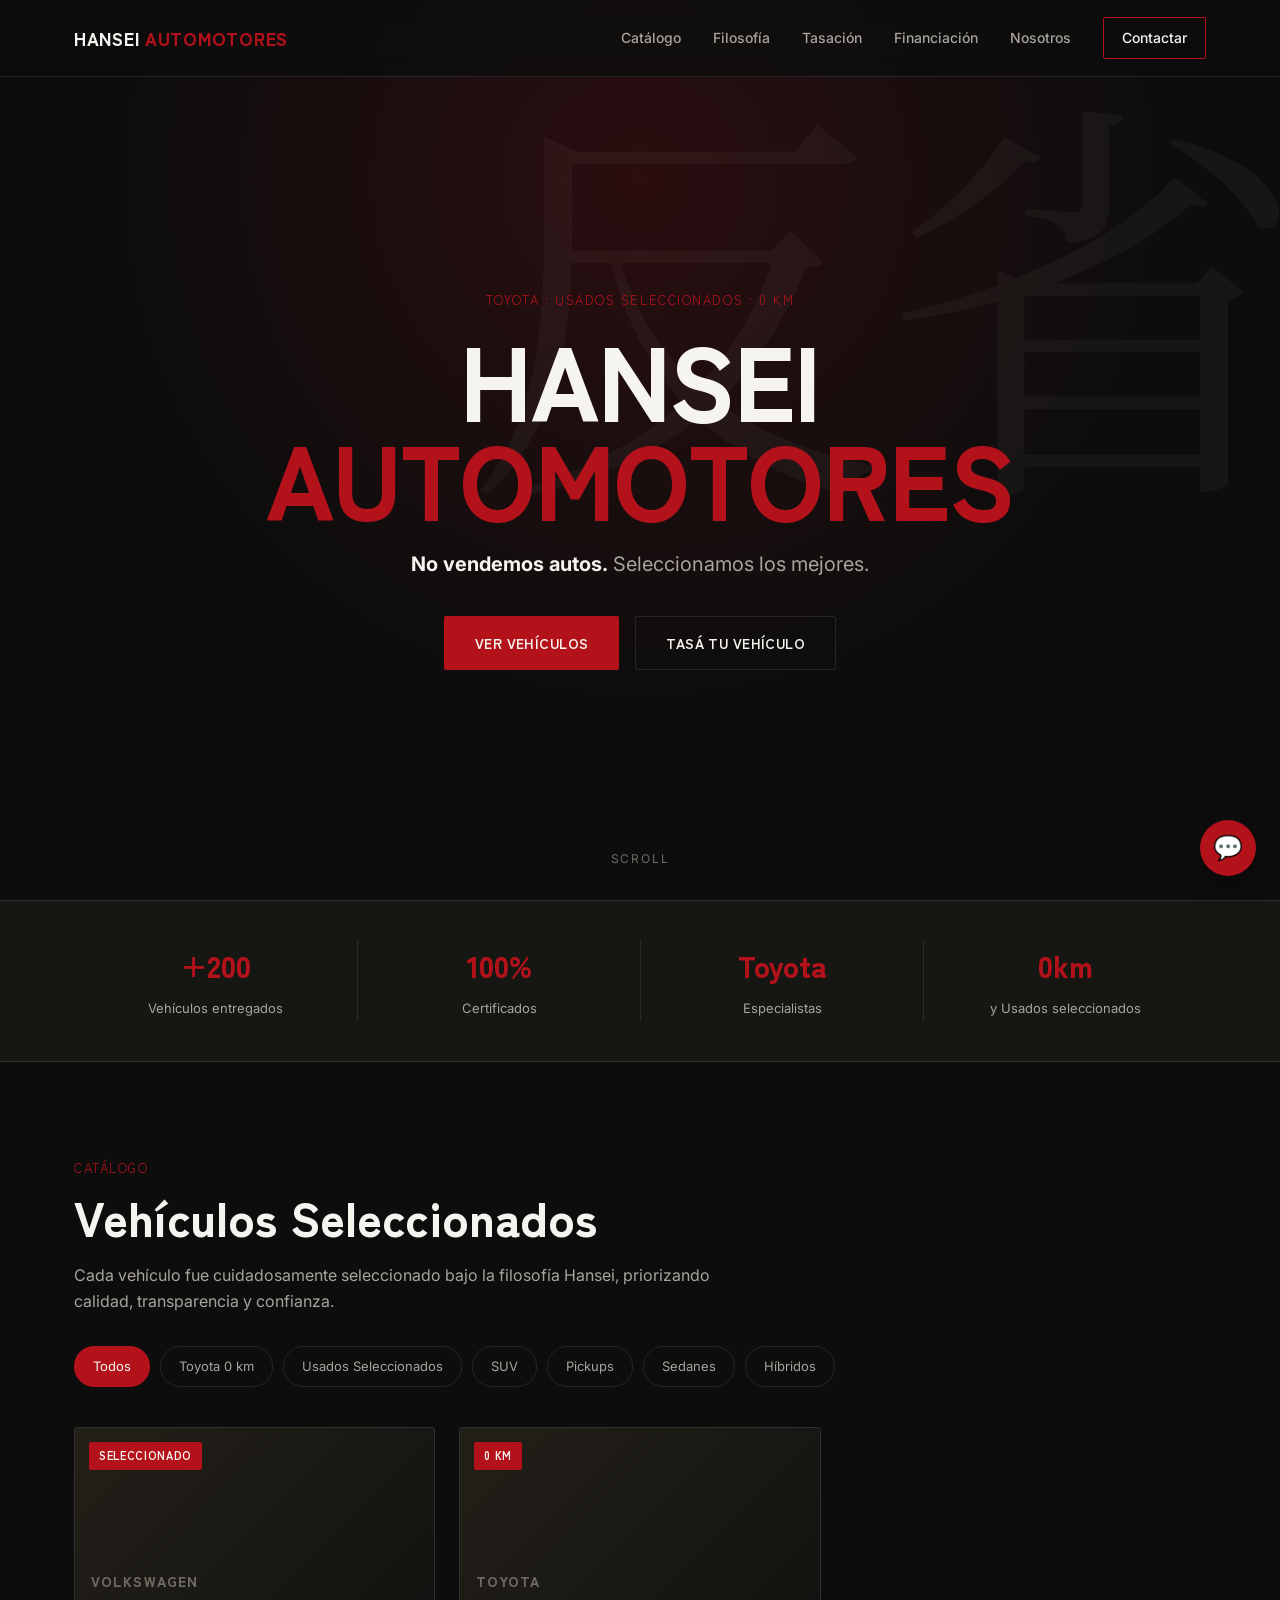
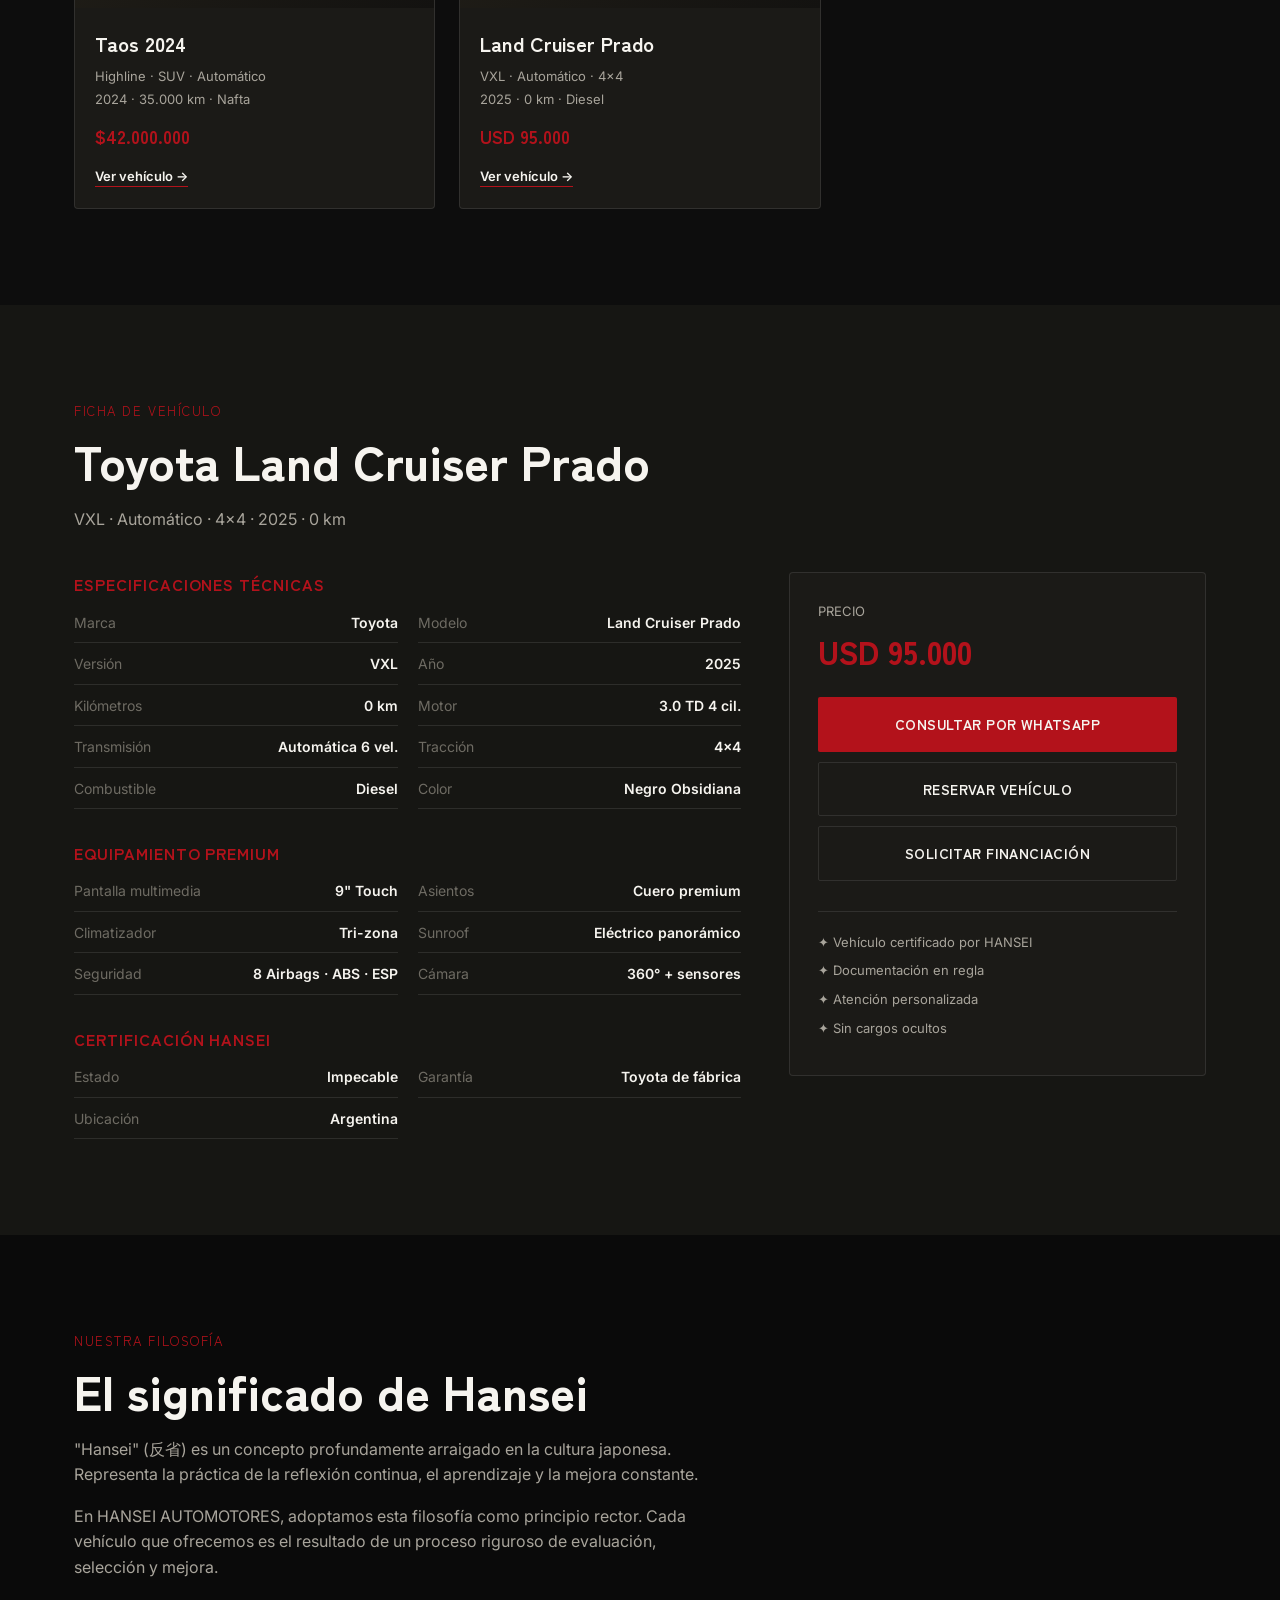
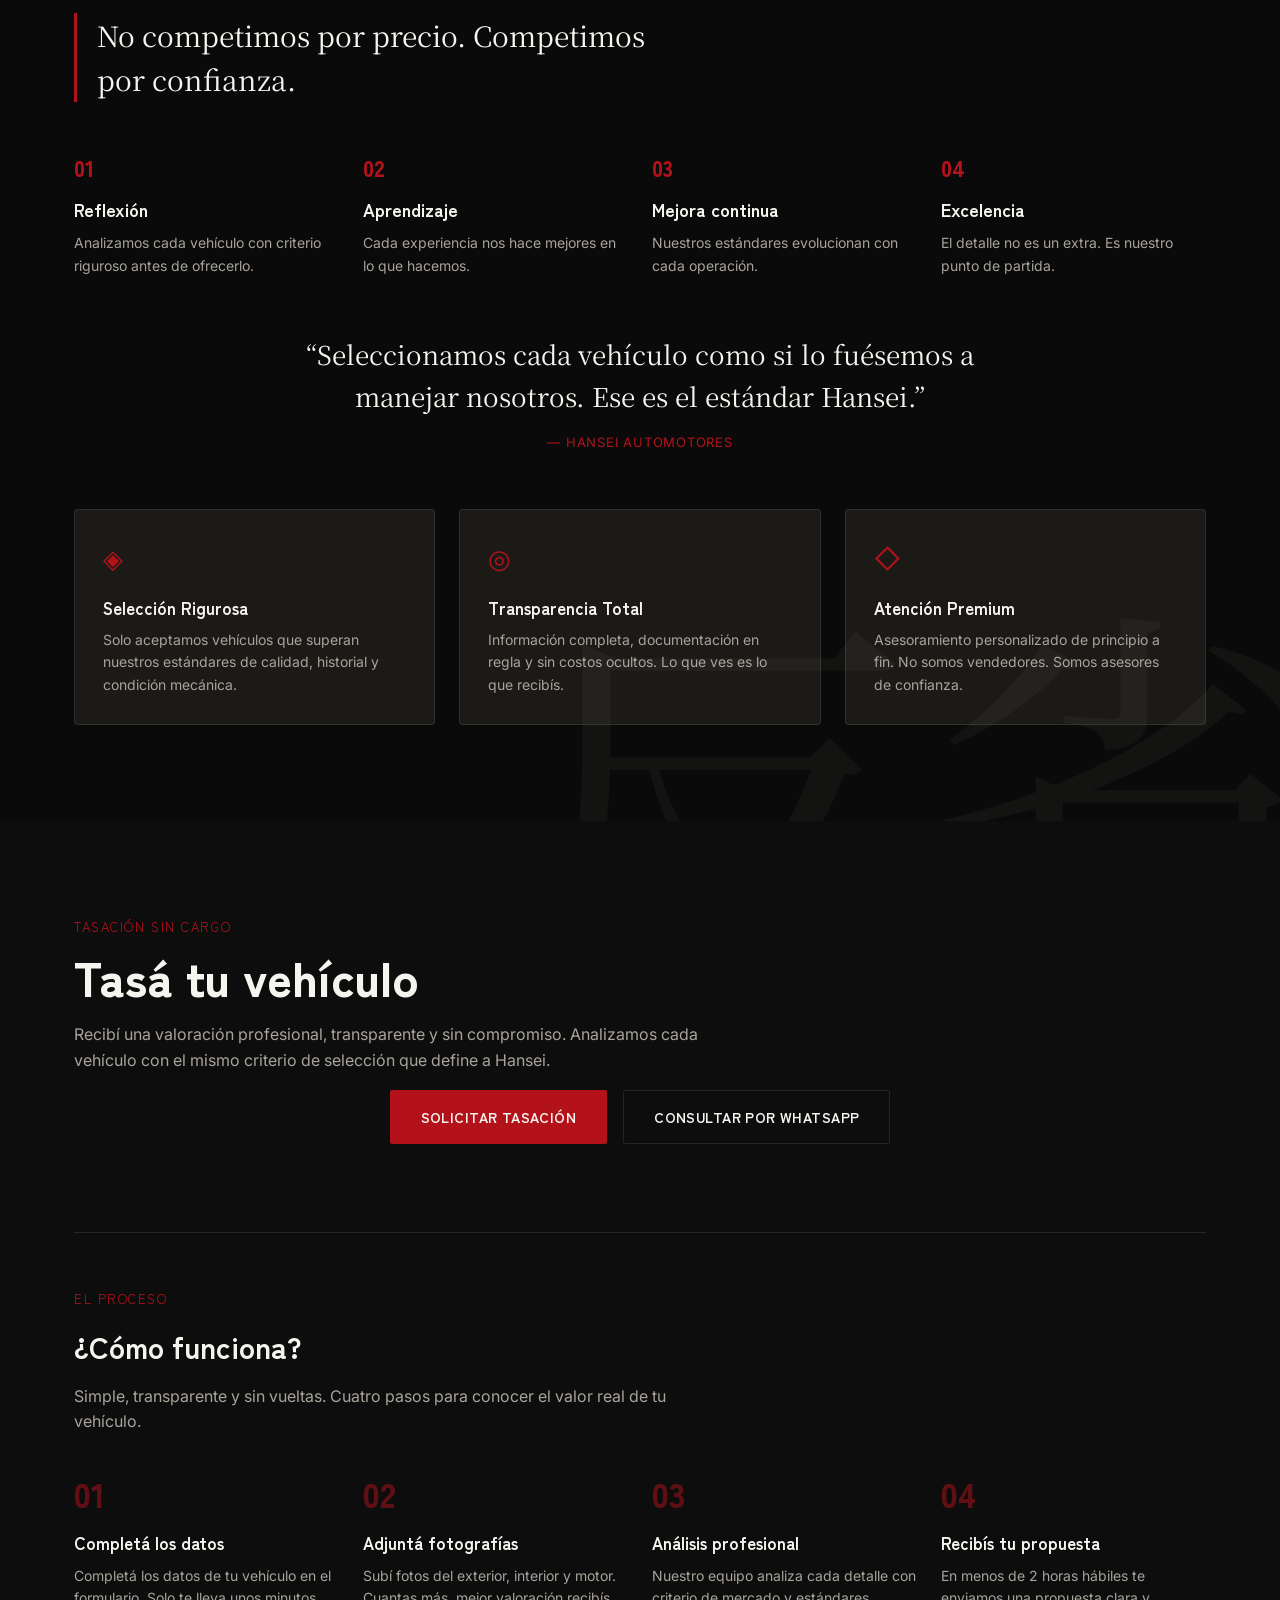
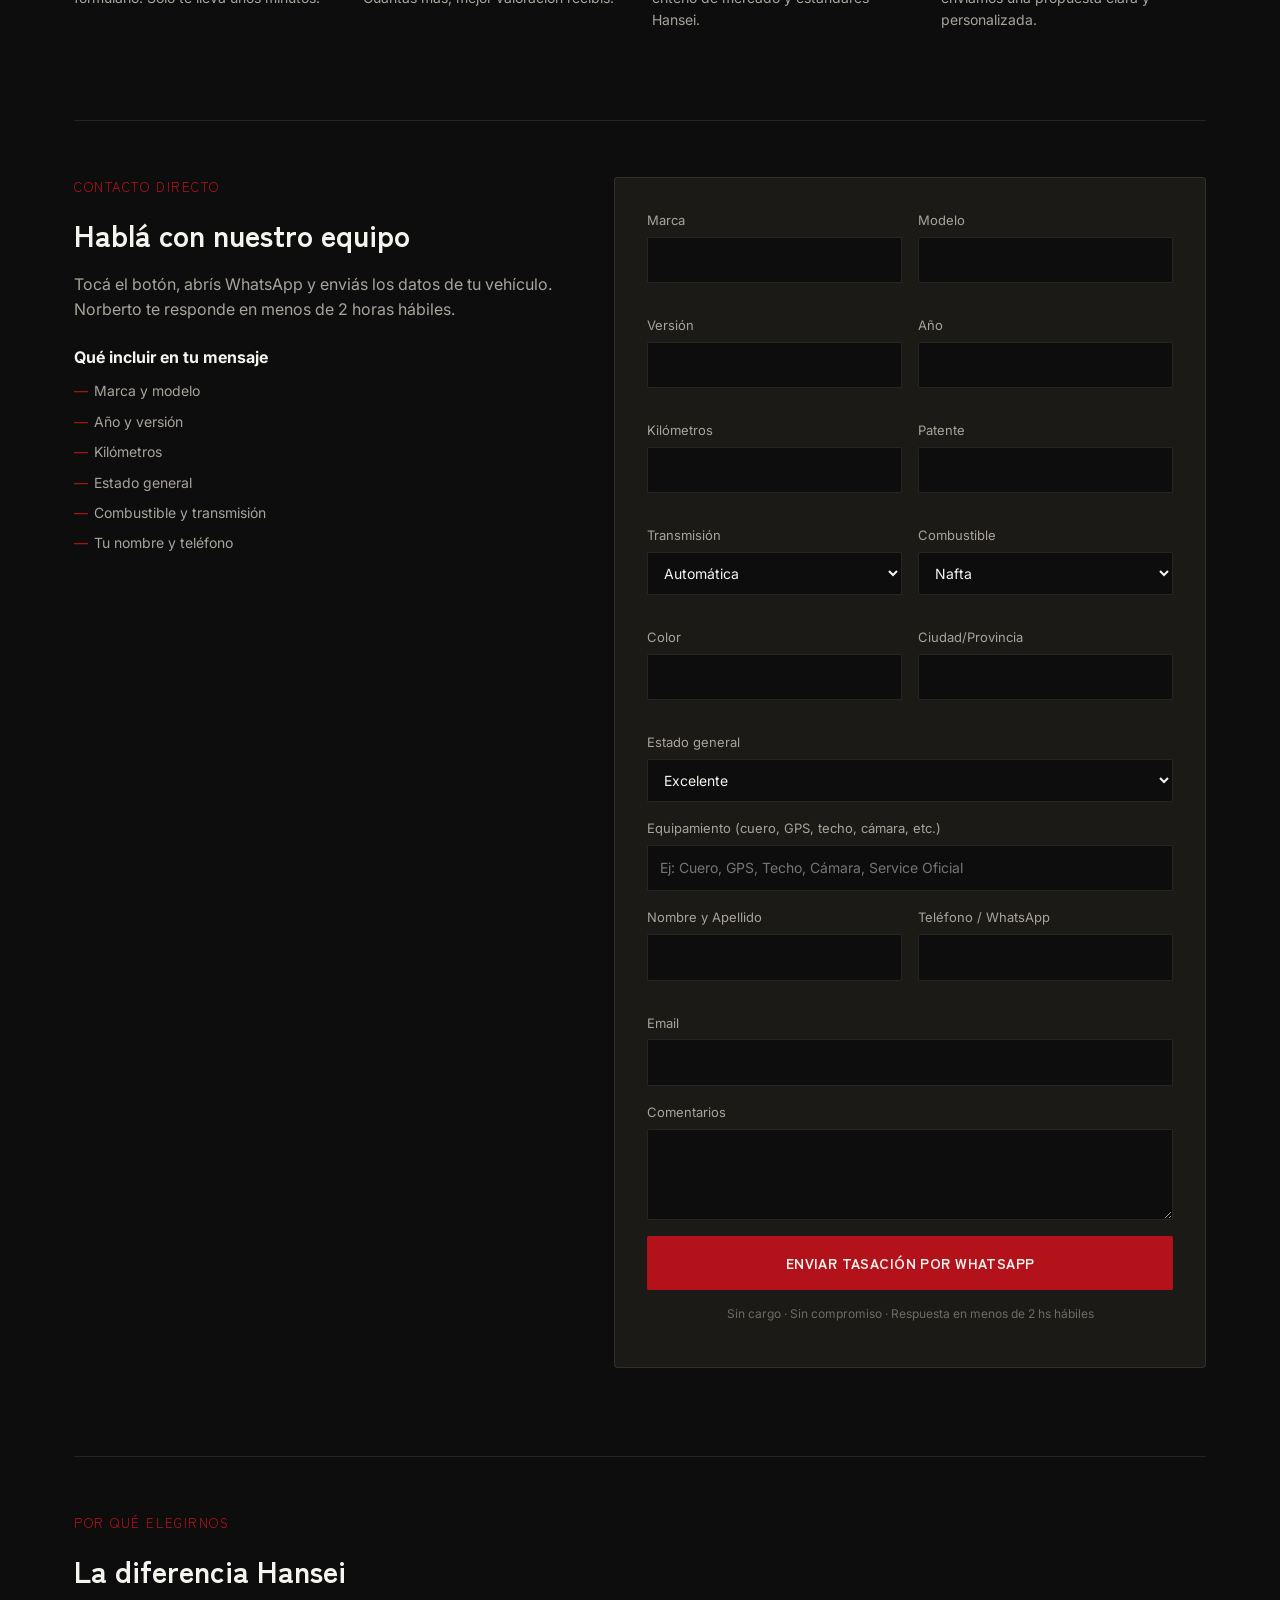
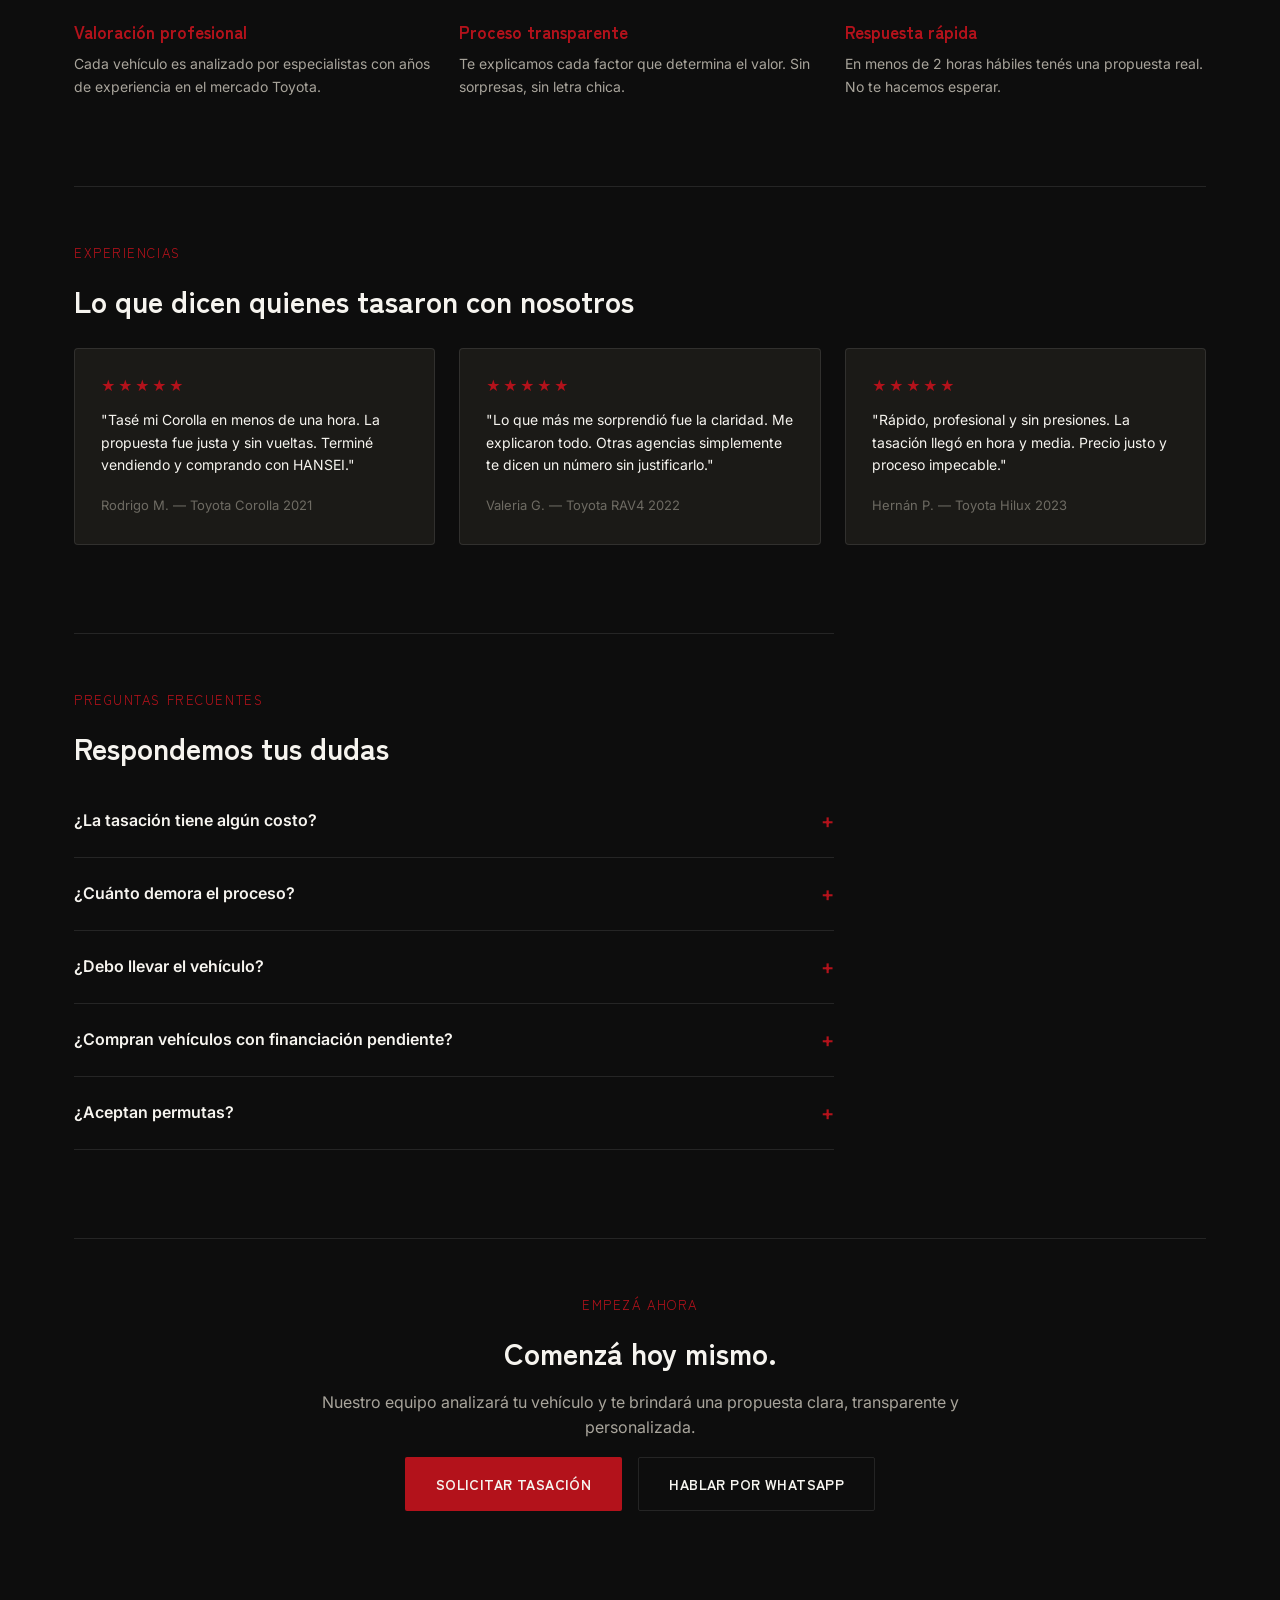
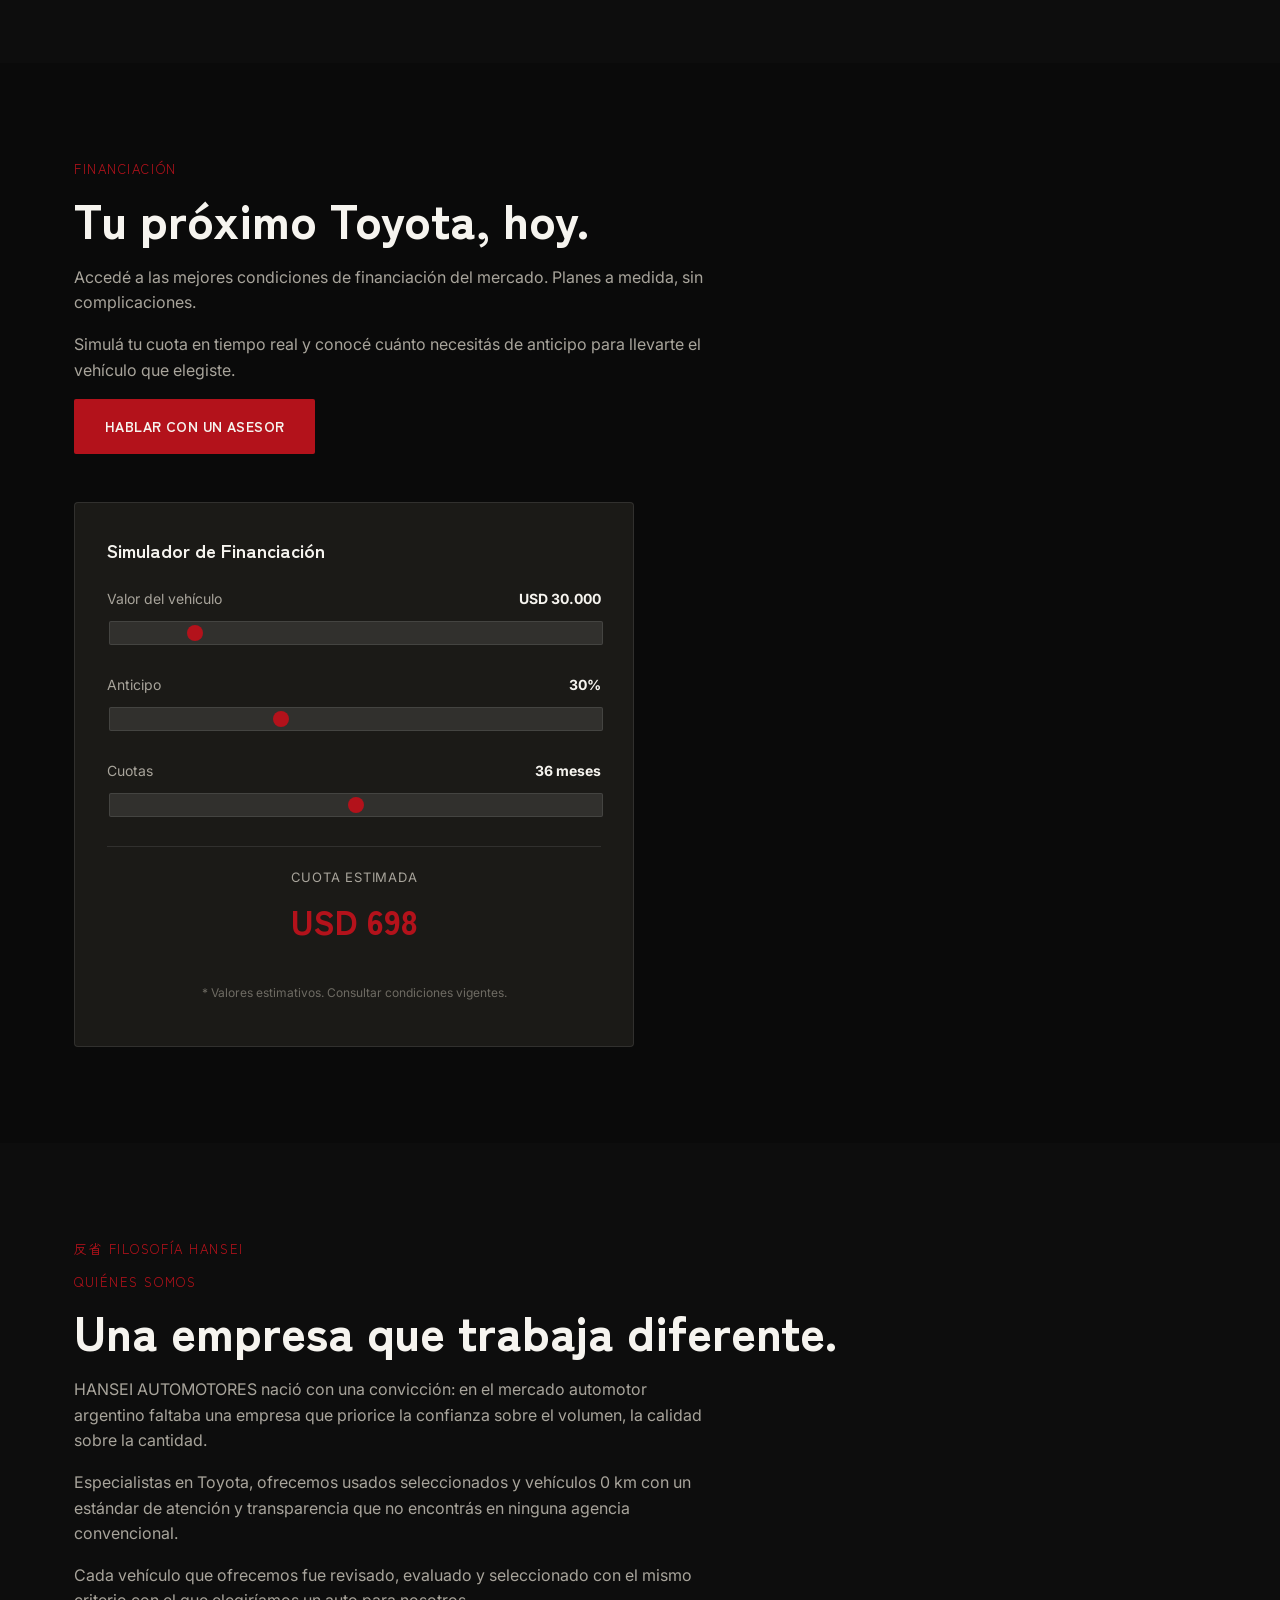
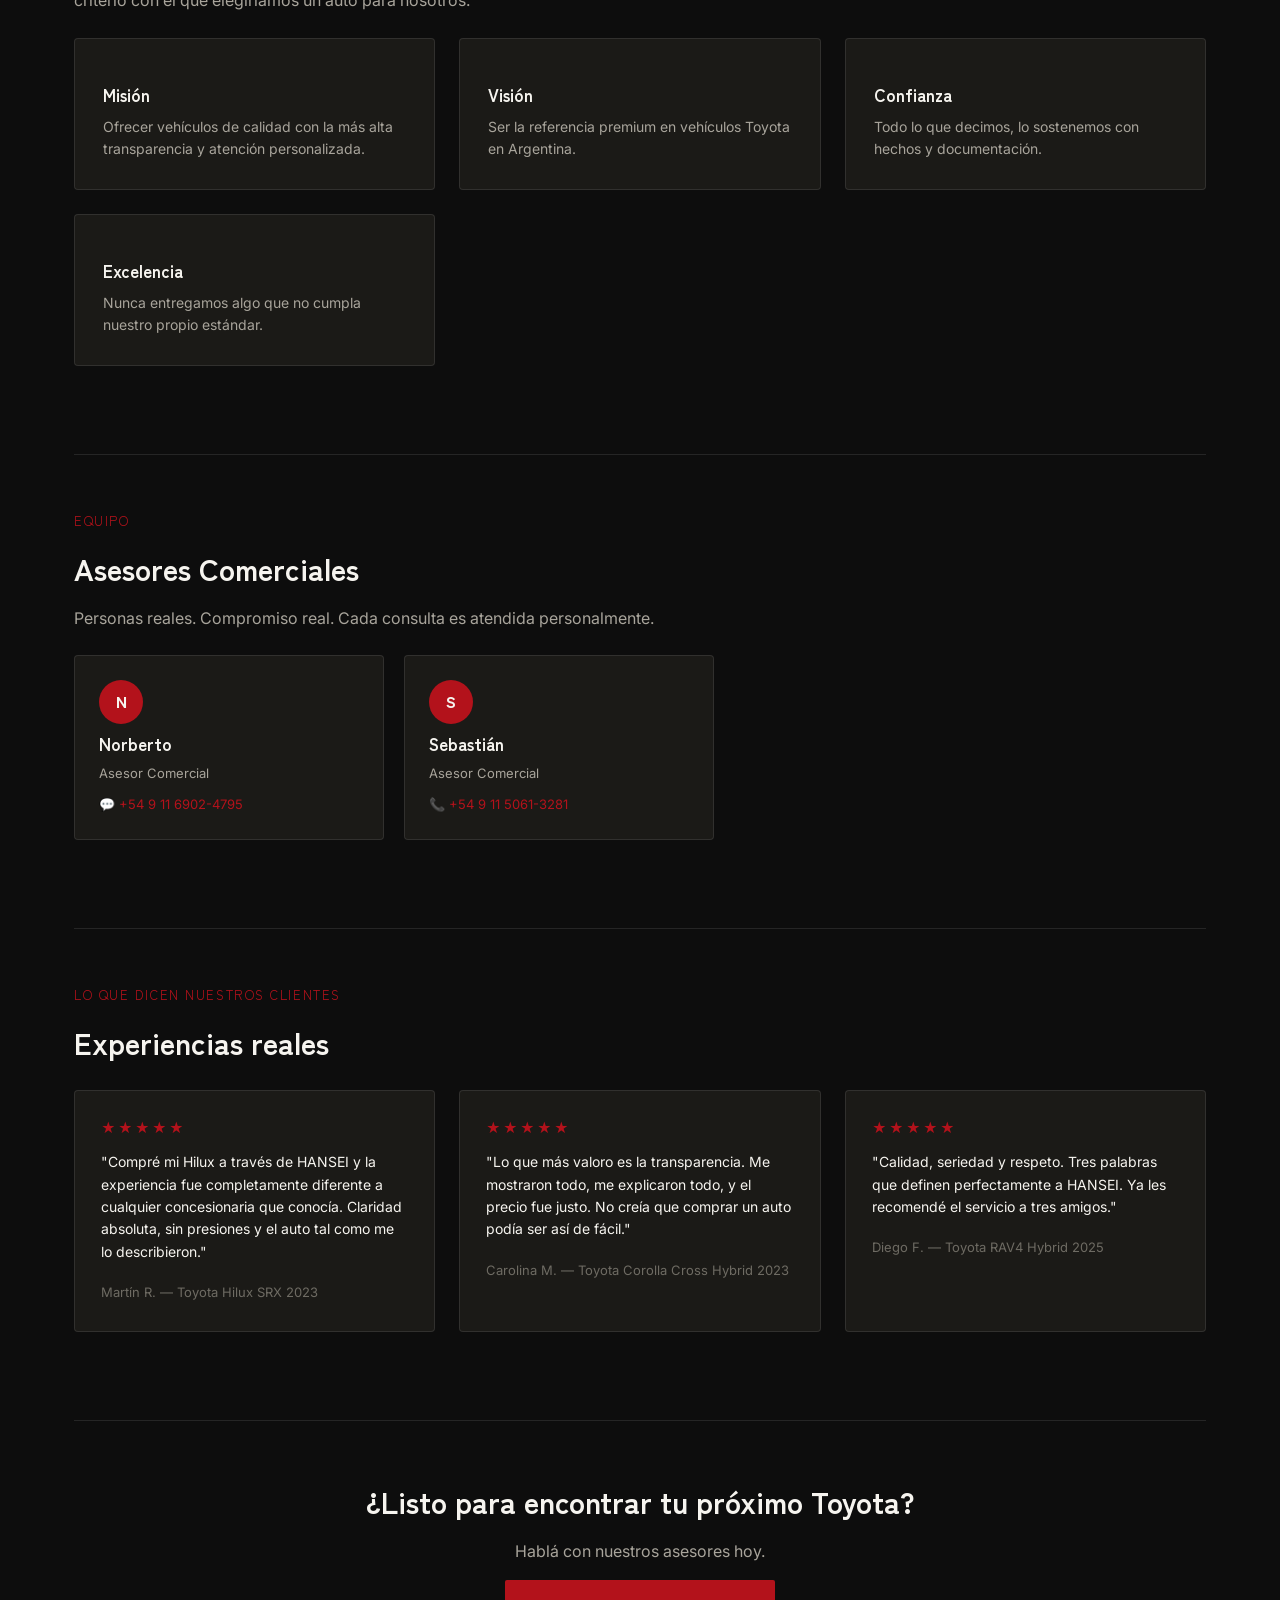
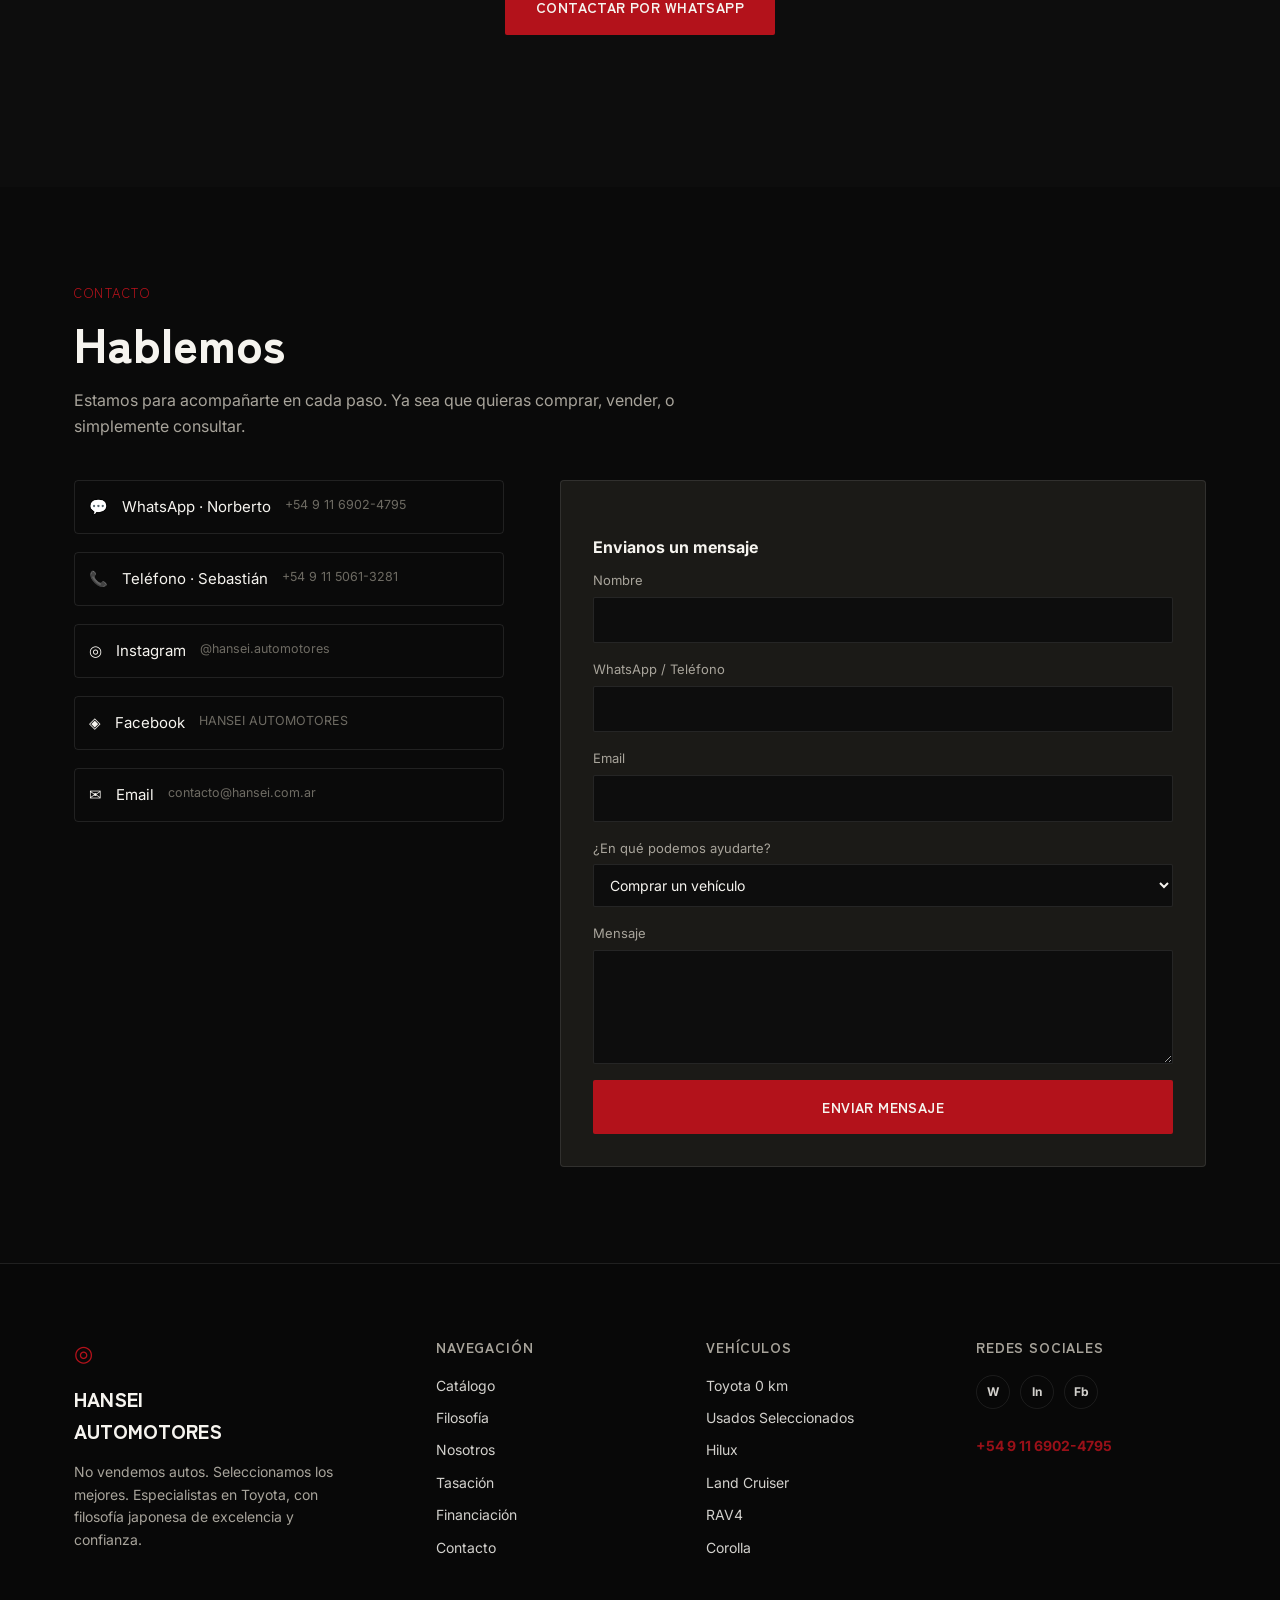
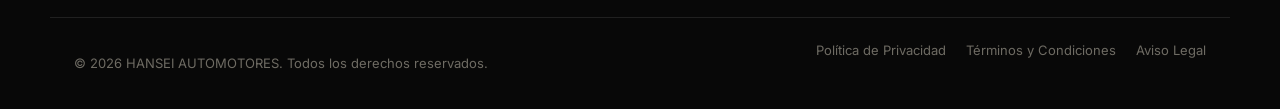
==== index.html @ a84ec66b "Primer commit" ====
<!DOCTYPE html>
<html lang="es-AR">
<head>
<meta charset="UTF-8">
<meta name="viewport" content="width=device-width, initial-scale=1">
<title>HANSEI AUTOMOTORES — Toyota Premium Argentina</title>
<meta name="description" content="No vendemos autos. Seleccionamos los mejores. Concesionaria oficial de Toyota usados seleccionados y 0km. Filosofía japonesa, calidad premium.">
<meta name="theme-color" content="#0D0D0D">
<link rel="preconnect" href="https://fonts.googleapis.com">
<link rel="preconnect" href="https://fonts.gstatic.com" crossorigin>
<link href="https://fonts.googleapis.com/css2?family=Zen+Kaku+Gothic+New:wght@400;500;700;900&family=Inter:wght@400;500;600;700&family=Noto+Serif+JP:wght@400;600&display=swap" rel="stylesheet">
<link rel="stylesheet" href="style.css">
</head>
<body>

<!-- ============ HEADER ============ -->
<header class="header" id="header">
  <div class="header__inner container">
    <a href="#inicio" class="brand">HANSEI <span>AUTOMOTORES</span></a>

    <nav class="nav" id="nav">
      <a href="#catalogo">Catálogo</a>
      <a href="#filosofia">Filosofía</a>
      <a href="#tasacion">Tasación</a>
      <a href="#financiacion">Financiación</a>
      <a href="#nosotros">Nosotros</a>
      <a href="#contacto" class="nav__cta">Contactar</a>
    </nav>

    <button class="menu-toggle" id="menuToggle" aria-label="Abrir menú" aria-expanded="false">
      <span></span><span></span><span></span>
    </button>
  </div>
</header>

<!-- ============ HERO ============ -->
<section class="hero" id="inicio">
  <div class="hero__kanji" aria-hidden="true">反省</div>
  <div class="container hero__inner">
    <p class="eyebrow">Toyota · Usados Seleccionados · 0 km</p>
    <h1 class="hero__title">HANSEI<br><span>AUTOMOTORES</span></h1>
    <p class="hero__lead"><strong>No vendemos autos.</strong> Seleccionamos los mejores.</p>
    <div class="hero__cta">
      <a href="#catalogo" class="btn btn--primary">Ver Vehículos</a>
      <a href="#tasacion" class="btn btn--ghost">Tasá tu Vehículo</a>
    </div>
  </div>
  <div class="hero__scroll">Scroll</div>
</section>

<!-- ============ STATS ============ -->
<section class="stats">
  <div class="container stats__grid">
    <div class="stat"><span class="stat__num">+200</span><span class="stat__label">Vehículos entregados</span></div>
    <div class="stat"><span class="stat__num">100%</span><span class="stat__label">Certificados</span></div>
    <div class="stat"><span class="stat__num">Toyota</span><span class="stat__label">Especialistas</span></div>
    <div class="stat"><span class="stat__num">0km</span><span class="stat__label">y Usados seleccionados</span></div>
  </div>
</section>

<!-- ============ CATALOGO ============ -->
<section class="section" id="catalogo">
  <div class="container">
    <p class="eyebrow">Catálogo</p>
    <h2 class="section__title">Vehículos Seleccionados</h2>
    <p class="section__lead">Cada vehículo fue cuidadosamente seleccionado bajo la filosofía Hansei, priorizando calidad, transparencia y confianza.</p>

    <div class="filters" id="filters">
      <button class="filter active" data-filter="todos">Todos</button>
      <button class="filter" data-filter="0km">Toyota 0 km</button>
      <button class="filter" data-filter="usado">Usados Seleccionados</button>
      <button class="filter" data-filter="suv">SUV</button>
      <button class="filter" data-filter="pickup">Pickups</button>
      <button class="filter" data-filter="sedan">Sedanes</button>
      <button class="filter" data-filter="hibrido">Híbridos</button>
    </div>

    <div class="catalog-grid" id="catalogGrid">
      <!-- Vehicle card 1 -->
      <article class="car-card" data-cat="usado suv">
        <div class="car-card__media">
          <span class="car-card__tag">Seleccionado</span>
          <span class="car-card__brand">VOLKSWAGEN</span>
        </div>
        <div class="car-card__body">
          <h3>Taos 2024</h3>
          <p class="car-card__spec">Highline · SUV · Automático</p>
          <p class="car-card__spec">2024 · 35.000 km · Nafta</p>
          <p class="car-card__price">$42.000.000</p>
          <a href="#" class="car-card__link">Ver vehículo →</a>
        </div>
      </article>

      <!-- Vehicle card 2 (example fichado) -->
      <article class="car-card" data-cat="0km suv">
        <div class="car-card__media">
          <span class="car-card__tag">0 km</span>
          <span class="car-card__brand">TOYOTA</span>
        </div>
        <div class="car-card__body">
          <h3>Land Cruiser Prado</h3>
          <p class="car-card__spec">VXL · Automático · 4×4</p>
          <p class="car-card__spec">2025 · 0 km · Diesel</p>
          <p class="car-card__price">USD 95.000</p>
          <a href="#ficha" class="car-card__link">Ver vehículo →</a>
        </div>
      </article>
    </div>

    <div class="catalog-empty" id="catalogEmpty" hidden>
      <p>¿Buscás algo específico?</p>
      <a class="btn btn--primary" href="https://api.whatsapp.com/send/?phone=5491169024795&text=Hola%20Norberto%2C%20estoy%20buscando%20un%20veh%C3%ADculo%20y%20quiero%20consultar%20disponibilidad.&type=phone_number&app_absent=0" target="_blank" rel="noopener">Consultar por WhatsApp</a>
    </div>
  </div>
</section>

<!-- ============ FICHA DE VEHÍCULO ============ -->
<section class="section section--alt" id="ficha">
  <div class="container ficha">
    <p class="eyebrow">Ficha de Vehículo</p>
    <h2 class="section__title">Toyota Land Cruiser Prado</h2>
    <p class="section__lead">VXL · Automático · 4×4 · 2025 · 0 km</p>

    <div class="ficha__grid">
      <div class="ficha__specs">
        <h3>Especificaciones Técnicas</h3>
        <dl class="spec-list">
          <div><dt>Marca</dt><dd>Toyota</dd></div>
          <div><dt>Modelo</dt><dd>Land Cruiser Prado</dd></div>
          <div><dt>Versión</dt><dd>VXL</dd></div>
          <div><dt>Año</dt><dd>2025</dd></div>
          <div><dt>Kilómetros</dt><dd>0 km</dd></div>
          <div><dt>Motor</dt><dd>3.0 TD 4 cil.</dd></div>
          <div><dt>Transmisión</dt><dd>Automática 6 vel.</dd></div>
          <div><dt>Tracción</dt><dd>4×4</dd></div>
          <div><dt>Combustible</dt><dd>Diesel</dd></div>
          <div><dt>Color</dt><dd>Negro Obsidiana</dd></div>
        </dl>

        <h3>Equipamiento Premium</h3>
        <dl class="spec-list">
          <div><dt>Pantalla multimedia</dt><dd>9" Touch</dd></div>
          <div><dt>Asientos</dt><dd>Cuero premium</dd></div>
          <div><dt>Climatizador</dt><dd>Tri-zona</dd></div>
          <div><dt>Sunroof</dt><dd>Eléctrico panorámico</dd></div>
          <div><dt>Seguridad</dt><dd>8 Airbags · ABS · ESP</dd></div>
          <div><dt>Cámara</dt><dd>360° + sensores</dd></div>
        </dl>

        <h3>Certificación HANSEI</h3>
        <dl class="spec-list">
          <div><dt>Estado</dt><dd>Impecable</dd></div>
          <div><dt>Garantía</dt><dd>Toyota de fábrica</dd></div>
          <div><dt>Ubicación</dt><dd>Argentina</dd></div>
        </dl>
      </div>

      <aside class="ficha__price-card">
        <p class="ficha__price-label">Precio</p>
        <p class="ficha__price">USD 95.000</p>
        <a class="btn btn--primary btn--block" href="https://wa.me/5491169024795?text=Hola%2C%20me%20interesa%20el%20Land%20Cruiser%20Prado%202025" target="_blank" rel="noopener">Consultar por WhatsApp</a>
        <a class="btn btn--ghost btn--block" href="#contacto">Reservar Vehículo</a>
        <a class="btn btn--ghost btn--block" href="#financiacion">Solicitar Financiación</a>
        <ul class="ficha__badges">
          <li>✦ Vehículo certificado por HANSEI</li>
          <li>✦ Documentación en regla</li>
          <li>✦ Atención personalizada</li>
          <li>✦ Sin cargos ocultos</li>
        </ul>
      </aside>
    </div>
  </div>
</section>

<!-- ============ FILOSOFÍA ============ -->
<section class="section section--dark" id="filosofia">
  <div class="hero__kanji hero__kanji--right" aria-hidden="true">反省</div>
  <div class="container">
    <p class="eyebrow">Nuestra Filosofía</p>
    <h2 class="section__title">El significado de Hansei</h2>
    <p class="section__lead">
      "Hansei" (反省) es un concepto profundamente arraigado en la cultura japonesa.
      Representa la práctica de la reflexión continua, el aprendizaje y la mejora constante.
    </p>
    <p class="section__lead">
      En HANSEI AUTOMOTORES, adoptamos esta filosofía como principio rector.
      Cada vehículo que ofrecemos es el resultado de un proceso riguroso de evaluación, selección y mejora.
    </p>
    <p class="section__quote">No competimos por precio. Competimos por confianza.</p>

    <div class="pillars">
      <div class="pillar"><span class="pillar__num">01</span><h3>Reflexión</h3><p>Analizamos cada vehículo con criterio riguroso antes de ofrecerlo.</p></div>
      <div class="pillar"><span class="pillar__num">02</span><h3>Aprendizaje</h3><p>Cada experiencia nos hace mejores en lo que hacemos.</p></div>
      <div class="pillar"><span class="pillar__num">03</span><h3>Mejora continua</h3><p>Nuestros estándares evolucionan con cada operación.</p></div>
      <div class="pillar"><span class="pillar__num">04</span><h3>Excelencia</h3><p>El detalle no es un extra. Es nuestro punto de partida.</p></div>
    </div>

    <blockquote class="pull-quote">
      “Seleccionamos cada vehículo como si lo fuésemos a manejar nosotros. Ese es el estándar Hansei.”
      <cite>— HANSEI AUTOMOTORES</cite>
    </blockquote>

    <div class="values">
      <div class="value"><span class="value__icon">◈</span><h3>Selección Rigurosa</h3><p>Solo aceptamos vehículos que superan nuestros estándares de calidad, historial y condición mecánica.</p></div>
      <div class="value"><span class="value__icon">◎</span><h3>Transparencia Total</h3><p>Información completa, documentación en regla y sin costos ocultos. Lo que ves es lo que recibís.</p></div>
      <div class="value"><span class="value__icon">◇</span><h3>Atención Premium</h3><p>Asesoramiento personalizado de principio a fin. No somos vendedores. Somos asesores de confianza.</p></div>
    </div>
  </div>
</section>

<!-- ============ TASACIÓN ============ -->
<section class="section" id="tasacion">
  <div class="container">
    <p class="eyebrow">Tasación sin cargo</p>
    <h2 class="section__title">Tasá tu vehículo</h2>
    <p class="section__lead">Recibí una valoración profesional, transparente y sin compromiso. Analizamos cada vehículo con el mismo criterio de selección que define a Hansei.</p>
    <div class="hero__cta">
      <a href="#tasa-form" class="btn btn--primary">Solicitar Tasación</a>
      <a href="https://api.whatsapp.com/send/?phone=5491169024795&text=Hola%20Norberto%2C%20quiero%20solicitar%20una%20tasaci%C3%B3n%20%F0%9F%9A%97" target="_blank" rel="noopener" class="btn btn--ghost">Consultar por WhatsApp</a>
    </div>

    <!-- Cómo funciona -->
    <div class="how">
      <p class="eyebrow">El proceso</p>
      <h3 class="section__subtitle">¿Cómo funciona?</h3>
      <p class="section__lead">Simple, transparente y sin vueltas. Cuatro pasos para conocer el valor real de tu vehículo.</p>
      <div class="steps">
        <div class="step"><span class="step__num">01</span><h4>Completá los datos</h4><p>Completá los datos de tu vehículo en el formulario. Solo te lleva unos minutos.</p></div>
        <div class="step"><span class="step__num">02</span><h4>Adjuntá fotografías</h4><p>Subí fotos del exterior, interior y motor. Cuantas más, mejor valoración recibís.</p></div>
        <div class="step"><span class="step__num">03</span><h4>Análisis profesional</h4><p>Nuestro equipo analiza cada detalle con criterio de mercado y estándares Hansei.</p></div>
        <div class="step"><span class="step__num">04</span><h4>Recibís tu propuesta</h4><p>En menos de 2 horas hábiles te enviamos una propuesta clara y personalizada.</p></div>
      </div>
    </div>

    <!-- Form -->
    <div class="tasa-form" id="tasa-form">
      <div class="tasa-form__intro">
        <p class="eyebrow">Contacto directo</p>
        <h3 class="section__subtitle">Hablá con nuestro equipo</h3>
        <p class="section__lead">Tocá el botón, abrís WhatsApp y enviás los datos de tu vehículo. Norberto te responde en menos de 2 horas hábiles.</p>
        <p class="tasa-form__include-label">Qué incluir en tu mensaje</p>
        <ul class="tasa-form__include">
          <li>Marca y modelo</li>
          <li>Año y versión</li>
          <li>Kilómetros</li>
          <li>Estado general</li>
          <li>Combustible y transmisión</li>
          <li>Tu nombre y teléfono</li>
        </ul>
      </div>

      <form class="form-card" id="tasacionForm">
        <div class="form-row">
          <label>Marca<input type="text" name="marca" required></label>
          <label>Modelo<input type="text" name="modelo" required></label>
        </div>
        <div class="form-row">
          <label>Versión<input type="text" name="version"></label>
          <label>Año<input type="number" name="anio" min="1990" max="2027" required></label>
        </div>
        <div class="form-row">
          <label>Kilómetros<input type="number" name="km" required></label>
          <label>Patente<input type="text" name="patente"></label>
        </div>
        <div class="form-row">
          <label>Transmisión
            <select name="transmision">
              <option value="Automática">Automática</option>
              <option value="Manual">Manual</option>
            </select>
          </label>
          <label>Combustible
            <select name="combustible">
              <option value="Nafta">Nafta</option>
              <option value="Diesel">Diesel</option>
              <option value="Híbrido">Híbrido</option>
              <option value="GNC">GNC</option>
            </select>
          </label>
        </div>
        <div class="form-row">
          <label>Color<input type="text" name="color"></label>
          <label>Ciudad/Provincia<input type="text" name="ciudad"></label>
        </div>
        <label class="form-full">Estado general
          <select name="estado">
            <option>Excelente</option>
            <option>Muy Bueno</option>
            <option>Bueno</option>
            <option>Regular</option>
          </select>
        </label>
        <label class="form-full">Equipamiento (cuero, GPS, techo, cámara, etc.)
          <input type="text" name="equipamiento" placeholder="Ej: Cuero, GPS, Techo, Cámara, Service Oficial">
        </label>
        <div class="form-row">
          <label>Nombre y Apellido<input type="text" name="nombre" required></label>
          <label>Teléfono / WhatsApp<input type="tel" name="telefono" required></label>
        </div>
        <label class="form-full">Email<input type="email" name="email"></label>
        <label class="form-full">Comentarios<textarea name="comentarios" rows="3"></textarea></label>

        <button type="submit" class="btn btn--primary btn--block">Enviar tasación por WhatsApp</button>
        <p class="form-note">Sin cargo · Sin compromiso · Respuesta en menos de 2 hs hábiles</p>
      </form>
    </div>

    <!-- Por qué elegirnos -->
    <div class="why">
      <p class="eyebrow">Por qué elegirnos</p>
      <h3 class="section__subtitle">La diferencia Hansei</h3>
      <div class="why__grid">
        <div class="why__item"><h4>Valoración profesional</h4><p>Cada vehículo es analizado por especialistas con años de experiencia en el mercado Toyota.</p></div>
        <div class="why__item"><h4>Proceso transparente</h4><p>Te explicamos cada factor que determina el valor. Sin sorpresas, sin letra chica.</p></div>
        <div class="why__item"><h4>Respuesta rápida</h4><p>En menos de 2 horas hábiles tenés una propuesta real. No te hacemos esperar.</p></div>
      </div>
    </div>

    <!-- Testimonios tasación -->
    <div class="testimonials">
      <p class="eyebrow">Experiencias</p>
      <h3 class="section__subtitle">Lo que dicen quienes tasaron con nosotros</h3>
      <div class="testimonial-grid">
        <blockquote class="testimonial">
          <p class="stars">★★★★★</p>
          <p>"Tasé mi Corolla en menos de una hora. La propuesta fue justa y sin vueltas. Terminé vendiendo y comprando con HANSEI."</p>
          <cite>Rodrigo M. — Toyota Corolla 2021</cite>
        </blockquote>
        <blockquote class="testimonial">
          <p class="stars">★★★★★</p>
          <p>"Lo que más me sorprendió fue la claridad. Me explicaron todo. Otras agencias simplemente te dicen un número sin justificarlo."</p>
          <cite>Valeria G. — Toyota RAV4 2022</cite>
        </blockquote>
        <blockquote class="testimonial">
          <p class="stars">★★★★★</p>
          <p>"Rápido, profesional y sin presiones. La tasación llegó en hora y media. Precio justo y proceso impecable."</p>
          <cite>Hernán P. — Toyota Hilux 2023</cite>
        </blockquote>
      </div>
    </div>

    <!-- FAQ -->
    <div class="faq">
      <p class="eyebrow">Preguntas frecuentes</p>
      <h3 class="section__subtitle">Respondemos tus dudas</h3>
      <div class="faq-list" id="faqList">
        <div class="faq-item">
          <button class="faq-q">¿La tasación tiene algún costo? <span>+</span></button>
          <div class="faq-a"><p>No. La tasación de HANSEI AUTOMOTORES es completamente gratuita y sin ningún tipo de compromiso. Podés solicitarla y evaluar nuestra propuesta sin obligación de vender.</p></div>
        </div>
        <div class="faq-item">
          <button class="faq-q">¿Cuánto demora el proceso? <span>+</span></button>
          <div class="faq-a"><p>Una vez que recibimos tu formulario completo, nuestro equipo analiza tu vehículo y te envía una propuesta en menos de 2 horas hábiles.</p></div>
        </div>
        <div class="faq-item">
          <button class="faq-q">¿Debo llevar el vehículo? <span>+</span></button>
          <div class="faq-a"><p>No es necesario en una primera instancia. Con las fotos y los datos del formulario realizamos una tasación inicial. Si avanzamos, coordinamos una inspección presencial.</p></div>
        </div>
        <div class="faq-item">
          <button class="faq-q">¿Compran vehículos con financiación pendiente? <span>+</span></button>
          <div class="faq-a"><p>Sí, trabajamos con vehículos prendados. En la consulta inicial te explicamos cómo funciona el proceso de cancelación y transferencia.</p></div>
        </div>
        <div class="faq-item">
          <button class="faq-q">¿Aceptan permutas? <span>+</span></button>
          <div class="faq-a"><p>Sí. Podés dejar tu vehículo como parte de pago por cualquiera de los autos de nuestro stock. Coordinamos la tasación y la diferencia de precio en una sola operación.</p></div>
        </div>
      </div>
    </div>

    <div class="final-cta">
      <p class="eyebrow">Empezá ahora</p>
      <h3 class="section__subtitle">Comenzá hoy mismo.</h3>
      <p class="section__lead">Nuestro equipo analizará tu vehículo y te brindará una propuesta clara, transparente y personalizada.</p>
      <div class="hero__cta">
        <a href="#tasa-form" class="btn btn--primary">Solicitar Tasación</a>
        <a href="https://api.whatsapp.com/send/?phone=5491169024795&text=Hola%20Norberto%2C%20quiero%20solicitar%20una%20tasaci%C3%B3n%20%F0%9F%9A%97" target="_blank" rel="noopener" class="btn btn--ghost">Hablar por WhatsApp</a>
      </div>
    </div>
  </div>
</section>

<!-- ============ FINANCIACIÓN ============ -->
<section class="section section--dark" id="financiacion">
  <div class="container">
    <p class="eyebrow">Financiación</p>
    <h2 class="section__title">Tu próximo Toyota, hoy.</h2>
    <p class="section__lead">Accedé a las mejores condiciones de financiación del mercado. Planes a medida, sin complicaciones.</p>
    <p class="section__lead">Simulá tu cuota en tiempo real y conocé cuánto necesitás de anticipo para llevarte el vehículo que elegiste.</p>
    <a href="#asesores" class="btn btn--primary">Hablar con un asesor</a>

    <div class="simulator">
      <h3>Simulador de Financiación</h3>

      <div class="sim-row">
        <div class="sim-label"><span>Valor del vehículo</span><span id="valorOut">USD 30.000</span></div>
        <input type="range" id="valorRange" min="10000" max="150000" step="1000" value="30000">
      </div>

      <div class="sim-row">
        <div class="sim-label"><span>Anticipo</span><span id="anticipoOut">30%</span></div>
        <input type="range" id="anticipoRange" min="10" max="70" step="5" value="30">
      </div>

      <div class="sim-row">
        <div class="sim-label"><span>Cuotas</span><span id="cuotasOut">36 meses</span></div>
        <input type="range" id="cuotasRange" min="12" max="60" step="6" value="36">
      </div>

      <div class="sim-result">
        <p>Cuota estimada</p>
        <p class="sim-result__num" id="cuotaOut">USD 583</p>
      </div>
      <p class="form-note">* Valores estimativos. Consultar condiciones vigentes.</p>
    </div>
  </div>
</section>

<!-- ============ NOSOTROS ============ -->
<section class="section" id="nosotros">
  <div class="container">
    <p class="eyebrow">反省 Filosofía Hansei</p>
    <p class="eyebrow">Quiénes Somos</p>
    <h2 class="section__title">Una empresa que trabaja diferente.</h2>
    <p class="section__lead">HANSEI AUTOMOTORES nació con una convicción: en el mercado automotor argentino faltaba una empresa que priorice la confianza sobre el volumen, la calidad sobre la cantidad.</p>
    <p class="section__lead">Especialistas en Toyota, ofrecemos usados seleccionados y vehículos 0 km con un estándar de atención y transparencia que no encontrás en ninguna agencia convencional.</p>
    <p class="section__lead">Cada vehículo que ofrecemos fue revisado, evaluado y seleccionado con el mismo criterio con el que elegiríamos un auto para nosotros.</p>

    <div class="values">
      <div class="value"><h3>Misión</h3><p>Ofrecer vehículos de calidad con la más alta transparencia y atención personalizada.</p></div>
      <div class="value"><h3>Visión</h3><p>Ser la referencia premium en vehículos Toyota en Argentina.</p></div>
      <div class="value"><h3>Confianza</h3><p>Todo lo que decimos, lo sostenemos con hechos y documentación.</p></div>
      <div class="value"><h3>Excelencia</h3><p>Nunca entregamos algo que no cumpla nuestro propio estándar.</p></div>
    </div>

    <!-- Equipo -->
    <div class="team" id="asesores">
      <p class="eyebrow">Equipo</p>
      <h3 class="section__subtitle">Asesores Comerciales</h3>
      <p class="section__lead">Personas reales. Compromiso real. Cada consulta es atendida personalmente.</p>
      <div class="team-grid">
        <a class="team-card" href="https://wa.me/5491169024795?text=Hola%20Norberto%2C%20me%20comunico%20desde%20la%20web%20de%20HANSEI" target="_blank" rel="noopener">
          <span class="team-card__avatar">N</span>
          <span class="team-card__name">Norberto</span>
          <span class="team-card__role">Asesor Comercial</span>
          <span class="team-card__contact">💬 +54 9 11 6902-4795</span>
        </a>
        <a class="team-card" href="tel:+5491150613281">
          <span class="team-card__avatar">S</span>
          <span class="team-card__name">Sebastián</span>
          <span class="team-card__role">Asesor Comercial</span>
          <span class="team-card__contact">📞 +54 9 11 5061-3281</span>
        </a>
      </div>
    </div>

    <!-- Testimonios generales -->
    <div class="testimonials">
      <p class="eyebrow">Lo que dicen nuestros clientes</p>
      <h3 class="section__subtitle">Experiencias reales</h3>
      <div class="testimonial-grid">
        <blockquote class="testimonial">
          <p class="stars">★★★★★</p>
          <p>"Compré mi Hilux a través de HANSEI y la experiencia fue completamente diferente a cualquier concesionaria que conocía. Claridad absoluta, sin presiones y el auto tal como me lo describieron."</p>
          <cite>Martín R. — Toyota Hilux SRX 2023</cite>
        </blockquote>
        <blockquote class="testimonial">
          <p class="stars">★★★★★</p>
          <p>"Lo que más valoro es la transparencia. Me mostraron todo, me explicaron todo, y el precio fue justo. No creía que comprar un auto podía ser así de fácil."</p>
          <cite>Carolina M. — Toyota Corolla Cross Hybrid 2023</cite>
        </blockquote>
        <blockquote class="testimonial">
          <p class="stars">★★★★★</p>
          <p>"Calidad, seriedad y respeto. Tres palabras que definen perfectamente a HANSEI. Ya les recomendé el servicio a tres amigos."</p>
          <cite>Diego F. — Toyota RAV4 Hybrid 2025</cite>
        </blockquote>
      </div>
    </div>

    <div class="final-cta">
      <h3 class="section__subtitle">¿Listo para encontrar tu próximo Toyota?</h3>
      <p class="section__lead">Hablá con nuestros asesores hoy.</p>
      <a href="https://wa.me/5491169024795?text=Hola%2C%20quiero%20conocer%20m%C3%A1s%20sobre%20HANSEI%20AUTOMOTORES" target="_blank" rel="noopener" class="btn btn--primary">Contactar por WhatsApp</a>
    </div>
  </div>
</section>

<!-- ============ CONTACTO ============ -->
<section class="section section--dark" id="contacto">
  <div class="container">
    <p class="eyebrow">Contacto</p>
    <h2 class="section__title">Hablemos</h2>
    <p class="section__lead">Estamos para acompañarte en cada paso. Ya sea que quieras comprar, vender, o simplemente consultar.</p>

    <div class="contact-grid">
      <ul class="contact-list">
        <li><a href="https://wa.me/5491169024795" target="_blank" rel="noopener"><span>💬</span> WhatsApp · Norberto<br><small>+54 9 11 6902-4795</small></a></li>
        <li><a href="tel:+5491150613281"><span>📞</span> Teléfono · Sebastián<br><small>+54 9 11 5061-3281</small></a></li>
        <li><a href="https://instagram.com/hansei.automotores" target="_blank" rel="noopener"><span>◎</span> Instagram<br><small>@hansei.automotores</small></a></li>
        <li><a href="https://facebook.com" target="_blank" rel="noopener"><span>◈</span> Facebook<br><small>HANSEI AUTOMOTORES</small></a></li>
        <li><a href="mailto:contacto@hansei.com.ar"><span>✉</span> Email<br><small>contacto@hansei.com.ar</small></a></li>
      </ul>

      <form class="form-card" id="contactForm">
        <p class="tasa-form__include-label">Envianos un mensaje</p>
        <label class="form-full">Nombre<input type="text" name="nombre" required></label>
        <label class="form-full">WhatsApp / Teléfono<input type="tel" name="telefono" required></label>
        <label class="form-full">Email<input type="email" name="email"></label>
        <label class="form-full">¿En qué podemos ayudarte?
          <select name="motivo">
            <option>Comprar un vehículo</option>
            <option>Vender / Tasar mi vehículo</option>
            <option>Financiación</option>
            <option>Otra consulta</option>
          </select>
        </label>
        <label class="form-full">Mensaje<textarea name="mensaje" rows="4" required></textarea></label>
        <button type="submit" class="btn btn--primary btn--block">Enviar mensaje</button>
      </form>
    </div>
  </div>
</section>

<!-- ============ FOOTER ============ -->
<footer class="footer">
  <div class="container footer__grid">
    <div class="footer__brand">
      <p class="footer__mark">◎</p>
      <p class="footer__name">HANSEI<br>AUTOMOTORES</p>
      <p class="footer__desc">No vendemos autos. Seleccionamos los mejores. Especialistas en Toyota, con filosofía japonesa de excelencia y confianza.</p>
    </div>

    <div class="footer__col">
      <h4>Navegación</h4>
      <a href="#catalogo">Catálogo</a>
      <a href="#filosofia">Filosofía</a>
      <a href="#nosotros">Nosotros</a>
      <a href="#tasacion">Tasación</a>
      <a href="#financiacion">Financiación</a>
      <a href="#contacto">Contacto</a>
    </div>

    <div class="footer__col">
      <h4>Vehículos</h4>
      <a href="#catalogo">Toyota 0 km</a>
      <a href="#catalogo">Usados Seleccionados</a>
      <a href="#catalogo">Hilux</a>
      <a href="#catalogo">Land Cruiser</a>
      <a href="#catalogo">RAV4</a>
      <a href="#catalogo">Corolla</a>
    </div>

    <div class="footer__col">
      <h4>Redes Sociales</h4>
      <div class="footer__social">
        <a href="https://wa.me/5491169024795" target="_blank" rel="noopener">W</a>
        <a href="https://instagram.com/hansei.automotores" target="_blank" rel="noopener">In</a>
        <a href="https://facebook.com" target="_blank" rel="noopener">Fb</a>
      </div>
      <a class="footer__phone" href="https://wa.me/5491169024795">+54 9 11 6902-4795</a>
    </div>
  </div>

  <div class="container footer__bottom">
    <p>© 2026 HANSEI AUTOMOTORES. Todos los derechos reservados.</p>
    <div class="footer__legal">
      <a href="#">Política de Privacidad</a>
      <a href="#">Términos y Condiciones</a>
      <a href="#">Aviso Legal</a>
    </div>
  </div>
</footer>

<a class="whatsapp-float" href="https://wa.me/5491169024795?text=Hola%2C%20me%20comunico%20desde%20la%20web%20de%20HANSEI%20AUTOMOTORES" target="_blank" rel="noopener" aria-label="WhatsApp">💬</a>
<button class="back-to-top" id="backToTop" aria-label="Volver arriba">↑</button>

<script src="script.js"></script>
</body>
</html>
---- style.css ----
/* ============================================
   HANSEI AUTOMOTORES — Design tokens
   ============================================ */
:root{
  --black: #0D0D0D;
  --black-soft: #161613;
  --black-card: #1B1A17;
  --white: #F6F4EF;
  --white-dim: #A8A49B;
  --white-faint: #6E6B63;
  --red: #B3121B;
  --red-dim: #7A0D14;
  --line: rgba(246,244,239,0.10);

  --font-display: 'Zen Kaku Gothic New', sans-serif;
  --font-body: 'Inter', sans-serif;
  --font-jp: 'Noto Serif JP', serif;

  --container: 1180px;
}

*,*::before,*::after{box-sizing:border-box;}
html{scroll-behavior:smooth;}
body{
  margin:0;
  background:var(--black);
  color:var(--white);
  font-family:var(--font-body);
  line-height:1.6;
  -webkit-font-smoothing:antialiased;
}
img{max-width:100%;display:block;}
a{color:inherit;text-decoration:none;}
ul{list-style:none;margin:0;padding:0;}
button{font:inherit;cursor:pointer;}
input,select,textarea{font:inherit;}

@media (prefers-reduced-motion: reduce){
  *{animation:none !important;transition:none !important;}
  html{scroll-behavior:auto;}
}

:focus-visible{outline:2px solid var(--red);outline-offset:3px;}

.container{
  max-width:var(--container);
  margin:0 auto;
  padding:0 24px;
}

.eyebrow{
  font-family:var(--font-display);
  font-size:13px;
  letter-spacing:.12em;
  text-transform:uppercase;
  color:var(--red);
  margin:0 0 12px;
}

.section{ padding:96px 0; position:relative; overflow:hidden;}
.section--alt{ background:var(--black-soft);}
.section--dark{ background:#0A0A0A;}

.section__title{
  font-family:var(--font-display);
  font-weight:900;
  font-size:clamp(30px,4.5vw,48px);
  line-height:1.1;
  margin:0 0 20px;
  max-width:780px;
}
.section__subtitle{
  font-family:var(--font-display);
  font-weight:700;
  font-size:clamp(22px,3vw,30px);
  margin:0 0 14px;
}
.section__lead{
  color:var(--white-dim);
  max-width:640px;
  font-size:16px;
  margin:0 0 16px;
}
.section__quote{
  font-family:var(--font-jp);
  font-size:clamp(20px,2.6vw,28px);
  color:var(--white);
  border-left:3px solid var(--red);
  padding-left:20px;
  margin:32px 0;
  max-width:600px;
}

/* Buttons */
.btn{
  display:inline-flex;
  align-items:center;
  justify-content:center;
  padding:15px 30px;
  font-family:var(--font-display);
  font-weight:700;
  font-size:14px;
  letter-spacing:.03em;
  text-transform:uppercase;
  border-radius:2px;
  border:1px solid transparent;
  transition:transform .18s ease, background .18s ease, border-color .18s ease;
}
.btn--primary{ background:var(--red); color:var(--white);}
.btn--primary:hover{ background:#961019; transform:translateY(-2px);}
.btn--ghost{ border-color:var(--line); color:var(--white);}
.btn--ghost:hover{ border-color:var(--white-dim); transform:translateY(-2px);}
.btn--block{ width:100%; }

/* ============ HEADER ============ */
.header{
  position:fixed; top:0; left:0; right:0; z-index:100;
  background:rgba(13,13,13,0.85);
  backdrop-filter:blur(10px);
  border-bottom:1px solid var(--line);
}
.header__inner{
  display:flex; align-items:center; justify-content:space-between;
  height:76px;
}
.brand{
  font-family:var(--font-display);
  font-weight:900;
  font-size:18px;
  letter-spacing:.04em;
}
.brand span{ color:var(--red); }
.nav{ display:flex; align-items:center; gap:32px; }
.nav a{
  font-size:14px;
  font-weight:500;
  color:var(--white-dim);
  transition:color .15s ease;
}
.nav a:hover{ color:var(--white); }
.nav__cta{
  color:var(--white) !important;
  border:1px solid var(--red);
  padding:9px 18px;
  border-radius:2px;
}
.menu-toggle{
  display:none;
  background:none; border:none;
  width:32px; height:22px;
  flex-direction:column; justify-content:space-between;
}
.menu-toggle span{
  display:block; height:2px; background:var(--white); border-radius:2px;
}

/* ============ HERO ============ */
.hero{
  position:relative;
  min-height:100vh;
  display:flex; flex-direction:column; align-items:center; justify-content:center;
  text-align:center;
  padding:120px 24px 60px;
  background:
    radial-gradient(circle at 50% 20%, rgba(179,18,27,0.18), transparent 55%),
    var(--black);
}
.hero__kanji{
  position:absolute; top:8%; right:-2%;
  font-family:var(--font-jp);
  font-size:min(38vw,420px);
  color:var(--white);
  opacity:.035;
  line-height:1;
  pointer-events:none;
  user-select:none;
}
.hero__kanji--right{ top:auto; bottom:-15%; right:-5%; }
.hero__inner{ position:relative; z-index:2; }
.hero__title{
  font-family:var(--font-display);
  font-weight:900;
  font-size:clamp(44px,9vw,104px);
  line-height:0.95;
  letter-spacing:-0.01em;
  margin:18px 0 22px;
}
.hero__title span{ color:var(--red); }
.hero__lead{ font-size:clamp(16px,2vw,20px); color:var(--white-dim); margin:0 0 36px; }
.hero__lead strong{ color:var(--white); }
.hero__cta{ display:flex; gap:16px; justify-content:center; flex-wrap:wrap; }
.hero__scroll{
  position:absolute; bottom:32px; left:50%; transform:translateX(-50%);
  font-size:12px; letter-spacing:.15em; text-transform:uppercase; color:var(--white-faint);
}

/* ============ STATS ============ */
.stats{ border-top:1px solid var(--line); border-bottom:1px solid var(--line); background:var(--black-soft); }
.stats__grid{
  display:grid; grid-template-columns:repeat(4,1fr);
  padding:40px 24px;
}
.stat{ text-align:center; border-left:1px solid var(--line); padding:0 16px;}
.stat:first-child{ border-left:none; }
.stat__num{
  display:block; font-family:var(--font-display); font-weight:900;
  font-size:clamp(20px,2.6vw,30px); color:var(--red); margin-bottom:6px;
}
.stat__label{ font-size:13px; color:var(--white-dim); }

/* ============ CATALOGO ============ */
.filters{
  display:flex; gap:10px; flex-wrap:wrap; margin:32px 0 40px;
}
.filter{
  background:none; border:1px solid var(--line); color:var(--white-dim);
  padding:9px 18px; border-radius:20px; font-size:13px;
  transition:all .15s ease;
}
.filter:hover{ color:var(--white); border-color:var(--white-dim);}
.filter.active{ background:var(--red); border-color:var(--red); color:var(--white); }

.catalog-grid{
  display:grid; grid-template-columns:repeat(auto-fill,minmax(300px,1fr)); gap:24px;
}
.car-card{
  background:var(--black-card); border:1px solid var(--line); border-radius:4px;
  overflow:hidden; transition:transform .2s ease, border-color .2s ease;
}
.car-card:hover{ transform:translateY(-4px); border-color:var(--red); }
.car-card__media{
  height:180px; position:relative;
  background:linear-gradient(135deg,#232019,#131210);
  display:flex; align-items:flex-end; padding:16px;
}
.car-card__tag{
  position:absolute; top:14px; left:14px; background:var(--red);
  font-size:11px; text-transform:uppercase; letter-spacing:.06em;
  padding:5px 10px; border-radius:2px; font-family:var(--font-display); font-weight:700;
}
.car-card__brand{ font-family:var(--font-display); font-weight:900; font-size:14px; color:var(--white-faint); letter-spacing:.08em;}
.car-card__body{ padding:20px; }
.car-card__body h3{ margin:0 0 6px; font-family:var(--font-display); font-size:20px; }
.car-card__spec{ margin:0 0 2px; font-size:13px; color:var(--white-dim); }
.car-card__price{ font-family:var(--font-display); font-weight:700; color:var(--red); font-size:18px; margin:12px 0; }
.car-card__link{ font-size:13px; font-weight:600; border-bottom:1px solid var(--red); padding-bottom:2px; }

.catalog-empty{ text-align:center; margin-top:56px; }
.catalog-empty p{ color:var(--white-dim); margin-bottom:16px; }

/* ============ FICHA ============ */
.ficha__grid{
  display:grid; grid-template-columns:1.6fr 1fr; gap:48px; margin-top:40px;
}
.ficha__specs h3{
  font-family:var(--font-display); font-size:16px; text-transform:uppercase;
  letter-spacing:.06em; color:var(--red); margin:32px 0 14px;
}
.ficha__specs h3:first-child{ margin-top:0; }
.spec-list{ display:grid; grid-template-columns:1fr 1fr; gap:10px 20px; margin:0; }
.spec-list > div{ display:flex; justify-content:space-between; border-bottom:1px solid var(--line); padding-bottom:8px; font-size:14px; }
.spec-list dt{ color:var(--white-faint); }
.spec-list dd{ margin:0; font-weight:600; }

.ficha__price-card{
  background:var(--black-card); border:1px solid var(--line); border-radius:4px;
  padding:28px; align-self:start; position:sticky; top:100px;
}
.ficha__price-label{ margin:0; color:var(--white-dim); font-size:13px; text-transform:uppercase; }
.ficha__price{ font-family:var(--font-display); font-weight:900; font-size:32px; color:var(--red); margin:4px 0 20px; }
.ficha__price-card .btn{ margin-bottom:10px; }
.ficha__badges{ margin-top:20px; padding-top:20px; border-top:1px solid var(--line); }
.ficha__badges li{ font-size:13px; color:var(--white-dim); margin-bottom:8px; }

/* ============ PILLARS / VALUES ============ */
.pillars{ display:grid; grid-template-columns:repeat(4,1fr); gap:24px; margin:48px 0; }
.pillar__num{ font-family:var(--font-display); font-weight:900; color:var(--red); font-size:22px; }
.pillar h3{ font-family:var(--font-display); margin:10px 0 8px; font-size:18px; }
.pillar p{ color:var(--white-dim); font-size:14px; margin:0; }

.pull-quote{
  margin:56px 0; font-family:var(--font-jp); font-size:clamp(20px,2.6vw,26px);
  text-align:center; max-width:760px; margin-left:auto; margin-right:auto; color:var(--white);
}
.pull-quote cite{ display:block; margin-top:16px; font-family:var(--font-body); font-style:normal; font-size:13px; color:var(--red); letter-spacing:.06em; text-transform:uppercase; }

.values{ display:grid; grid-template-columns:repeat(3,1fr); gap:24px; margin-top:24px; }
.value{ background:var(--black-card); border:1px solid var(--line); padding:28px; border-radius:4px; }
.value__icon{ font-size:26px; color:var(--red); }
.value h3{ font-family:var(--font-display); margin:14px 0 8px; font-size:17px; }
.value p{ color:var(--white-dim); font-size:14px; margin:0; }

/* ============ HOW / STEPS ============ */
.how{ margin-top:88px; padding-top:56px; border-top:1px solid var(--line); }
.steps{ display:grid; grid-template-columns:repeat(4,1fr); gap:24px; margin-top:32px; }
.step__num{ font-family:var(--font-display); font-weight:900; font-size:34px; color:var(--red); opacity:.5; }
.step h4{ font-family:var(--font-display); margin:8px 0; font-size:17px; }
.step p{ color:var(--white-dim); font-size:14px; margin:0; }

/* ============ TASA FORM ============ */
.tasa-form{
  margin-top:88px; padding-top:56px; border-top:1px solid var(--line);
  display:grid; grid-template-columns:0.9fr 1.1fr; gap:56px; align-items:start;
  scroll-margin-top:100px;
}
.tasa-form__include-label{ font-weight:700; margin:22px 0 10px; }
.tasa-form__include li{
  font-size:14px; color:var(--white-dim); padding-left:20px; position:relative; margin-bottom:8px;
}
.tasa-form__include li::before{ content:'—'; color:var(--red); position:absolute; left:0; }

.form-card{
  background:var(--black-card); border:1px solid var(--line); border-radius:4px; padding:32px;
}
.form-row{ display:grid; grid-template-columns:1fr 1fr; gap:16px; margin-bottom:16px; }
.form-row label, .form-full{ display:flex; flex-direction:column; gap:6px; font-size:13px; color:var(--white-dim); margin-bottom:16px; }
.form-full{ display:flex; }
input, select, textarea{
  background:var(--black); border:1px solid var(--line); color:var(--white);
  padding:11px 12px; border-radius:2px; font-size:14px;
}
input:focus, select:focus, textarea:focus{ border-color:var(--red); outline:none; }
textarea{ resize:vertical; }
.form-note{ text-align:center; color:var(--white-faint); font-size:12px; margin-top:14px; }

/* ============ WHY ============ */
.why{ margin-top:88px; padding-top:56px; border-top:1px solid var(--line); }
.why__grid{ display:grid; grid-template-columns:repeat(3,1fr); gap:24px; margin-top:24px; }
.why__item h4{ font-family:var(--font-display); margin:0 0 8px; font-size:17px; color:var(--red); }
.why__item p{ color:var(--white-dim); font-size:14px; margin:0; }

/* ============ TESTIMONIALS ============ */
.testimonials{ margin-top:88px; padding-top:56px; border-top:1px solid var(--line); }
.testimonial-grid{ display:grid; grid-template-columns:repeat(3,1fr); gap:24px; margin-top:24px; }
.testimonial{
  background:var(--black-card); border:1px solid var(--line); border-radius:4px;
  padding:26px; margin:0;
}
.stars{ color:var(--red); letter-spacing:2px; margin:0 0 12px; font-size:14px; }
.testimonial p:not(.stars){ font-size:14px; color:var(--white); margin:0 0 16px; }
.testimonial cite{ font-style:normal; font-size:13px; color:var(--white-faint); }

/* ============ FAQ ============ */
.faq{ margin-top:88px; padding-top:56px; border-top:1px solid var(--line); max-width:760px; }
.faq-item{ border-bottom:1px solid var(--line); }
.faq-q{
  width:100%; text-align:left; background:none; border:none; color:var(--white);
  padding:20px 0; font-size:16px; font-weight:600; display:flex; justify-content:space-between; align-items:center;
}
.faq-q span{ color:var(--red); font-size:20px; transition:transform .2s ease; }
.faq-item.open .faq-q span{ transform:rotate(45deg); }
.faq-a{ max-height:0; overflow:hidden; transition:max-height .25s ease; }
.faq-item.open .faq-a{ max-height:200px; }
.faq-a p{ color:var(--white-dim); font-size:14px; margin:0 0 20px; }

/* ============ FINAL CTA ============ */
.final-cta{ margin-top:88px; padding:56px 0; border-top:1px solid var(--line); text-align:center; }
.final-cta .section__lead{ margin-left:auto; margin-right:auto; }

/* ============ SIMULATOR ============ */
.simulator{
  max-width:560px; margin-top:48px; background:var(--black-card);
  border:1px solid var(--line); border-radius:4px; padding:32px;
}
.simulator h3{ font-family:var(--font-display); margin:0 0 24px; }
.sim-row{ margin-bottom:22px; }
.sim-label{ display:flex; justify-content:space-between; font-size:14px; margin-bottom:8px; color:var(--white-dim); }
.sim-label span:last-child{ color:var(--white); font-weight:700; }
input[type="range"]{
  width:100%; -webkit-appearance:none; height:3px; background:var(--line); border-radius:2px;
}
input[type="range"]::-webkit-slider-thumb{
  -webkit-appearance:none; width:16px; height:16px; border-radius:50%; background:var(--red); cursor:pointer;
}
input[type="range"]::-moz-range-thumb{
  width:16px; height:16px; border-radius:50%; background:var(--red); border:none; cursor:pointer;
}
.sim-result{
  text-align:center; padding:20px 0; border-top:1px solid var(--line); margin-top:8px;
}
.sim-result p:first-child{ color:var(--white-dim); font-size:13px; text-transform:uppercase; letter-spacing:.06em; margin:0; }
.sim-result__num{ font-family:var(--font-display); font-weight:900; font-size:34px; color:var(--red); margin:6px 0 0; }

/* ============ TEAM ============ */
.team{ margin-top:88px; padding-top:56px; border-top:1px solid var(--line); }
.team-grid{ display:grid; grid-template-columns:repeat(2,1fr); gap:20px; margin-top:24px; max-width:640px; }
.team-card{
  display:flex; flex-direction:column; align-items:flex-start; gap:6px;
  background:var(--black-card); border:1px solid var(--line); border-radius:4px; padding:24px;
  transition:border-color .2s ease;
}
.team-card:hover{ border-color:var(--red); }
.team-card__avatar{
  width:44px; height:44px; border-radius:50%; background:var(--red);
  display:flex; align-items:center; justify-content:center; font-family:var(--font-display); font-weight:900;
}
.team-card__name{ font-family:var(--font-display); font-weight:700; font-size:17px; }
.team-card__role{ font-size:13px; color:var(--white-dim); }
.team-card__contact{ font-size:13px; color:var(--red); margin-top:4px; }

/* ============ CONTACTO ============ */
.contact-grid{ display:grid; grid-template-columns:0.8fr 1.2fr; gap:56px; margin-top:40px; }
.contact-list li{ margin-bottom:18px; }
.contact-list a{ display:flex; gap:14px; align-items:flex-start; font-size:15px; padding:14px; border:1px solid var(--line); border-radius:4px; transition:border-color .15s ease;}
.contact-list a:hover{ border-color:var(--red); }
.contact-list small{ color:var(--white-faint); }

/* ============ FOOTER ============ */
.footer{ background:#080808; padding:72px 0 0; border-top:1px solid var(--line); }
.footer__grid{ display:grid; grid-template-columns:1.4fr 1fr 1fr 1fr; gap:40px; padding-bottom:48px; }
.footer__mark{ color:var(--red); font-size:22px; margin:0 0 12px; }
.footer__name{ font-family:var(--font-display); font-weight:900; font-size:20px; margin:0 0 14px; }
.footer__desc{ color:var(--white-dim); font-size:14px; max-width:280px; }
.footer__col h4{ font-family:var(--font-display); font-size:14px; text-transform:uppercase; letter-spacing:.06em; margin:0 0 16px; color:var(--white-dim); }
.footer__col a{ display:block; font-size:14px; color:var(--white); opacity:.85; margin-bottom:10px; }
.footer__col a:hover{ opacity:1; color:var(--red); }
.footer__social{ display:flex; gap:10px; margin-bottom:16px; }
.footer__social a{
  width:34px; height:34px; border:1px solid var(--line); border-radius:50%;
  display:flex; align-items:center; justify-content:center; font-size:12px; font-weight:700;
}
.footer__social a:hover{ border-color:var(--red); color:var(--red); }
.footer__phone{ color:var(--red) !important; font-weight:700; }
.footer__bottom{
  border-top:1px solid var(--line); padding:22px 24px; display:flex; justify-content:space-between;
  flex-wrap:wrap; gap:12px; font-size:13px; color:var(--white-faint);
}
.footer__legal{ display:flex; gap:20px; }
.footer__legal a:hover{ color:var(--white); }

/* ============ FLOATING BUTTONS ============ */
.whatsapp-float{
  position:fixed; bottom:24px; right:24px; width:56px; height:56px; border-radius:50%;
  background:var(--red); display:flex; align-items:center; justify-content:center;
  font-size:24px; z-index:90; box-shadow:0 8px 24px rgba(0,0,0,0.4);
  transition:transform .2s ease;
}
.whatsapp-float:hover{ transform:scale(1.08); }
.back-to-top{
  position:fixed; bottom:24px; right:92px; width:44px; height:44px; border-radius:50%;
  background:var(--black-card); border:1px solid var(--line); color:var(--white);
  display:flex; align-items:center; justify-content:center; z-index:90;
  opacity:0; pointer-events:none; transition:opacity .2s ease, transform .2s ease;
}
.back-to-top.visible{ opacity:1; pointer-events:auto; }
.back-to-top:hover{ border-color:var(--red); }

/* ============ RESPONSIVE ============ */
@media (max-width:960px){
  .stats__grid{ grid-template-columns:repeat(2,1fr); gap:24px; }
  .stat{ border-left:none; }
  .pillars, .values, .steps, .why__grid, .testimonial-grid{ grid-template-columns:repeat(2,1fr); }
  .ficha__grid, .tasa-form, .contact-grid{ grid-template-columns:1fr; }
  .ficha__price-card{ position:static; }
  .footer__grid{ grid-template-columns:1fr 1fr; }
}

@media (max-width:680px){
  .nav{
    position:fixed; top:76px; left:0; right:0; bottom:0;
    background:var(--black); flex-direction:column; align-items:flex-start;
    padding:32px 24px; gap:24px; transform:translateX(100%);
    transition:transform .25s ease; overflow-y:auto;
  }
  .nav.open{ transform:translateX(0); }
  .nav a{ font-size:18px; }
  .menu-toggle{ display:flex; }
  .pillars, .values, .steps, .why__grid, .testimonial-grid, .team-grid, .footer__grid{ grid-template-columns:1fr; }
  .form-row{ grid-template-columns:1fr; }
  .spec-list{ grid-template-columns:1fr; }
  .section{ padding:64px 0; }
  .back-to-top{ right:80px; width:40px; height:40px; }
}
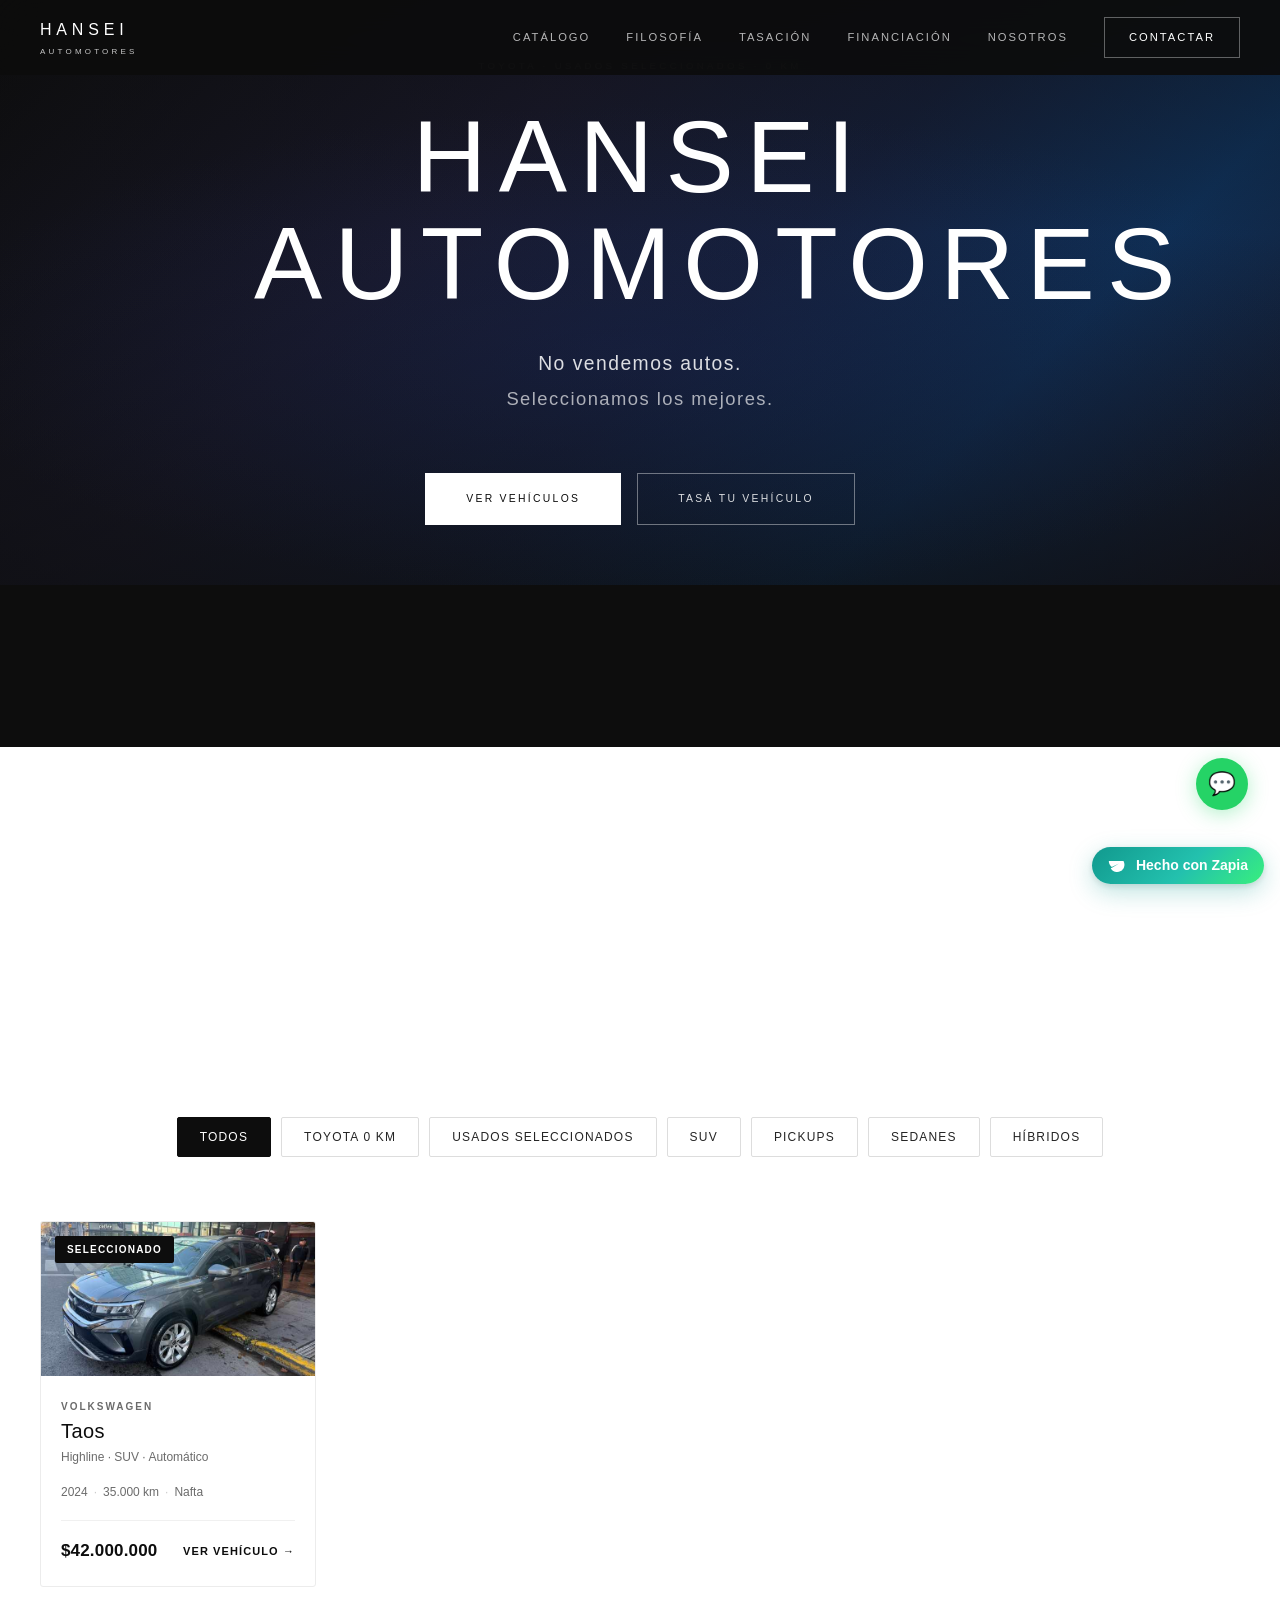
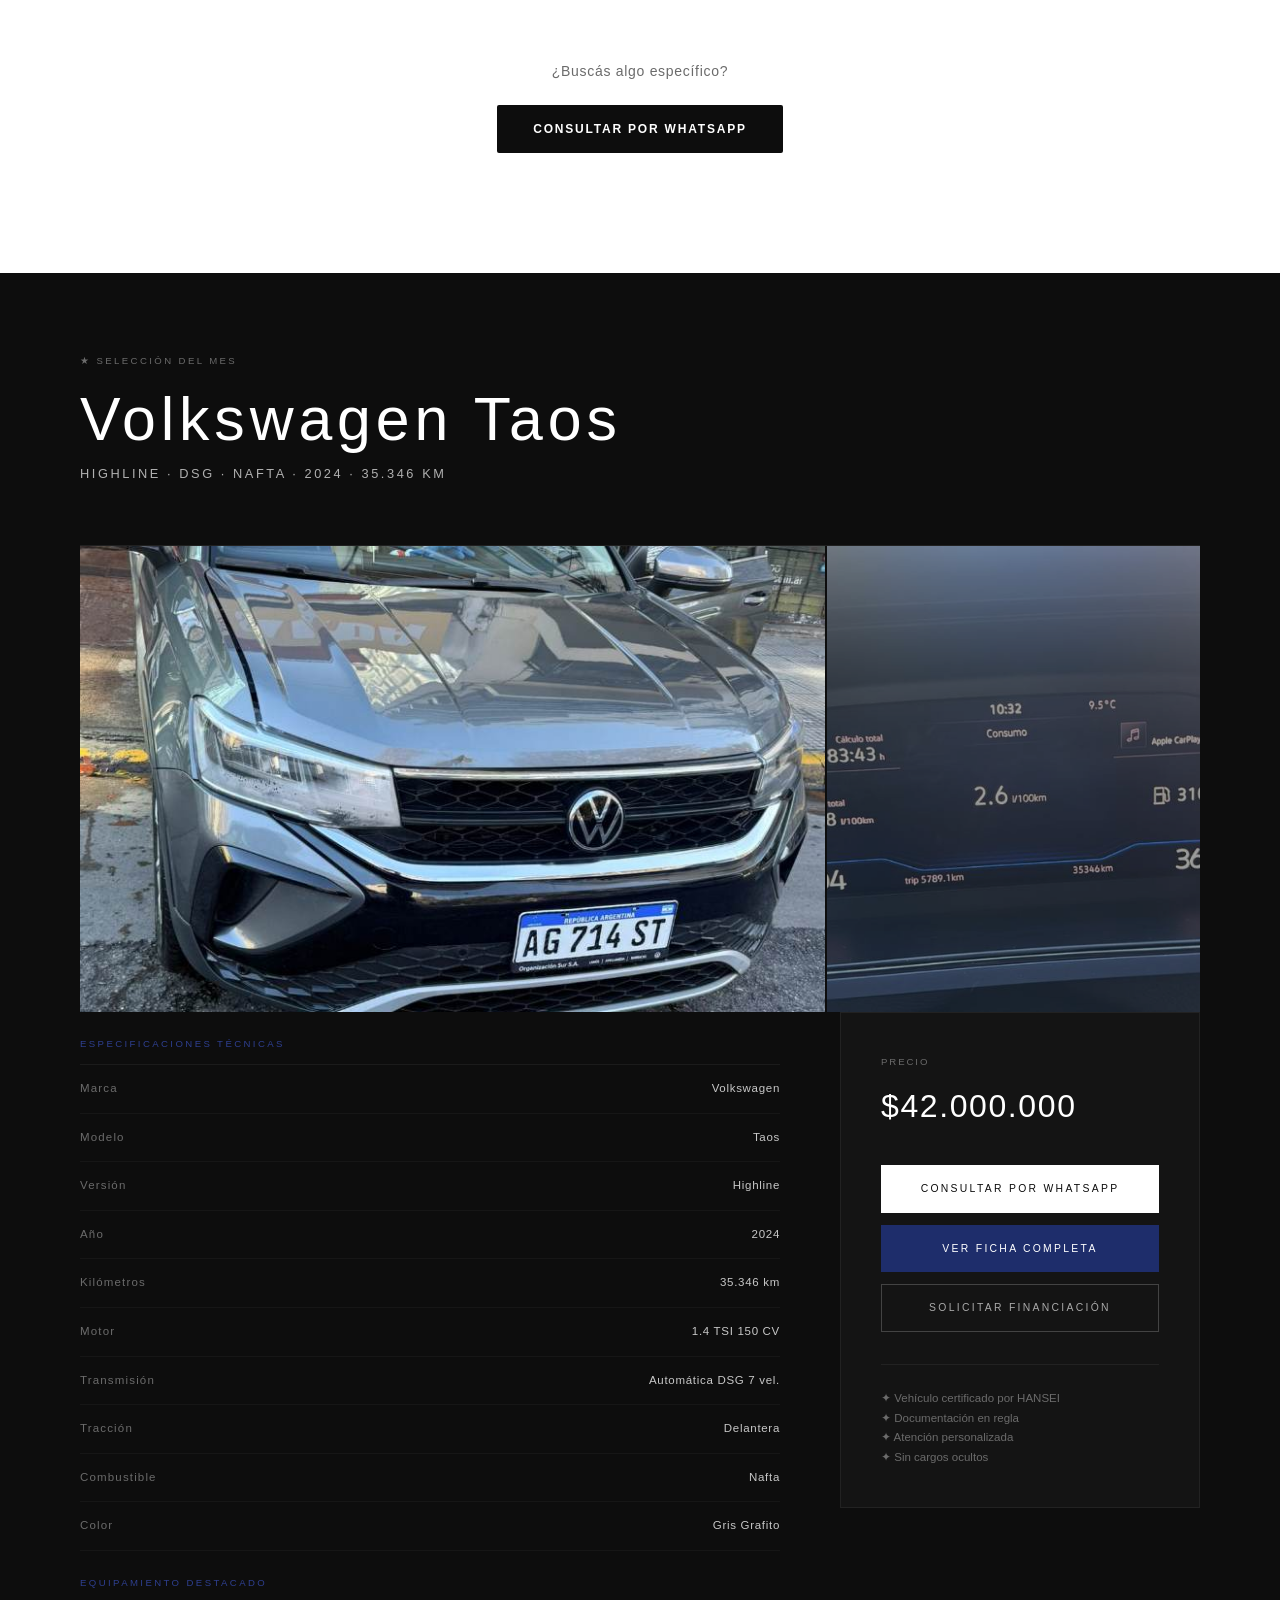
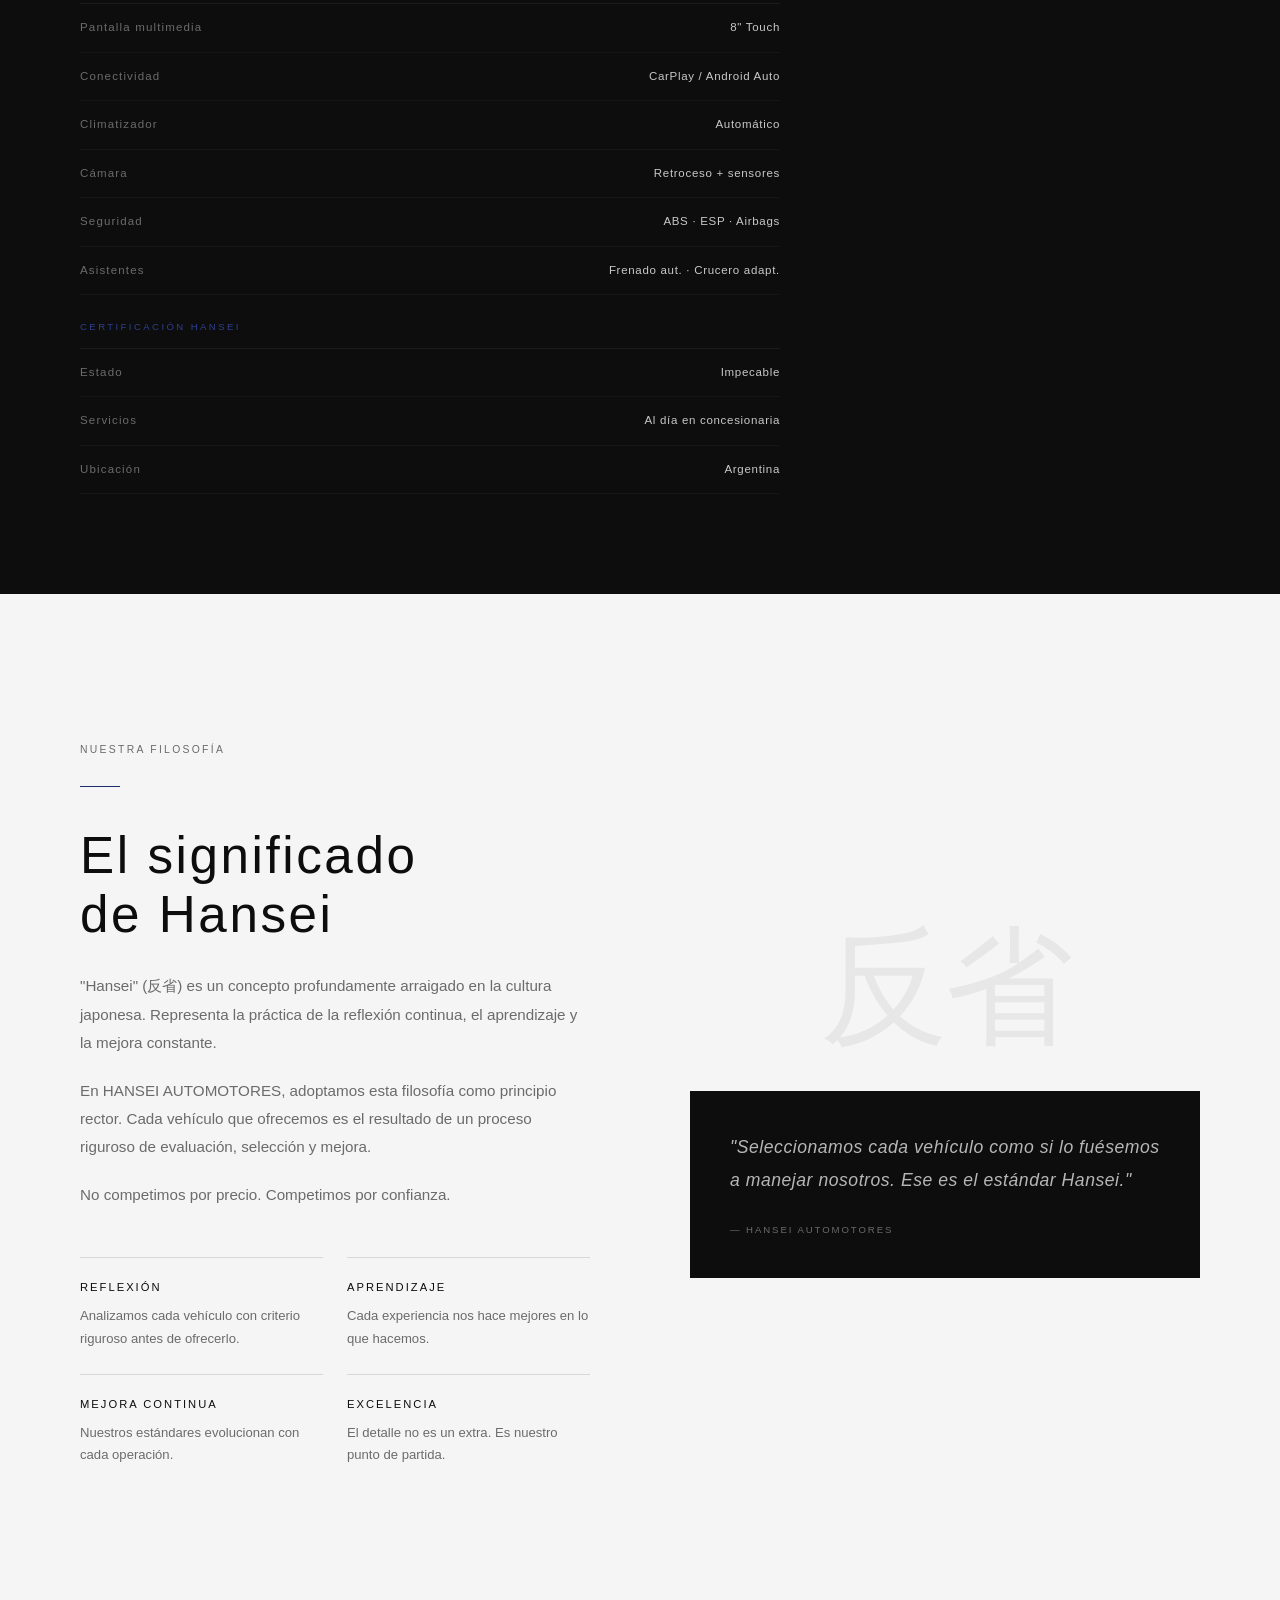
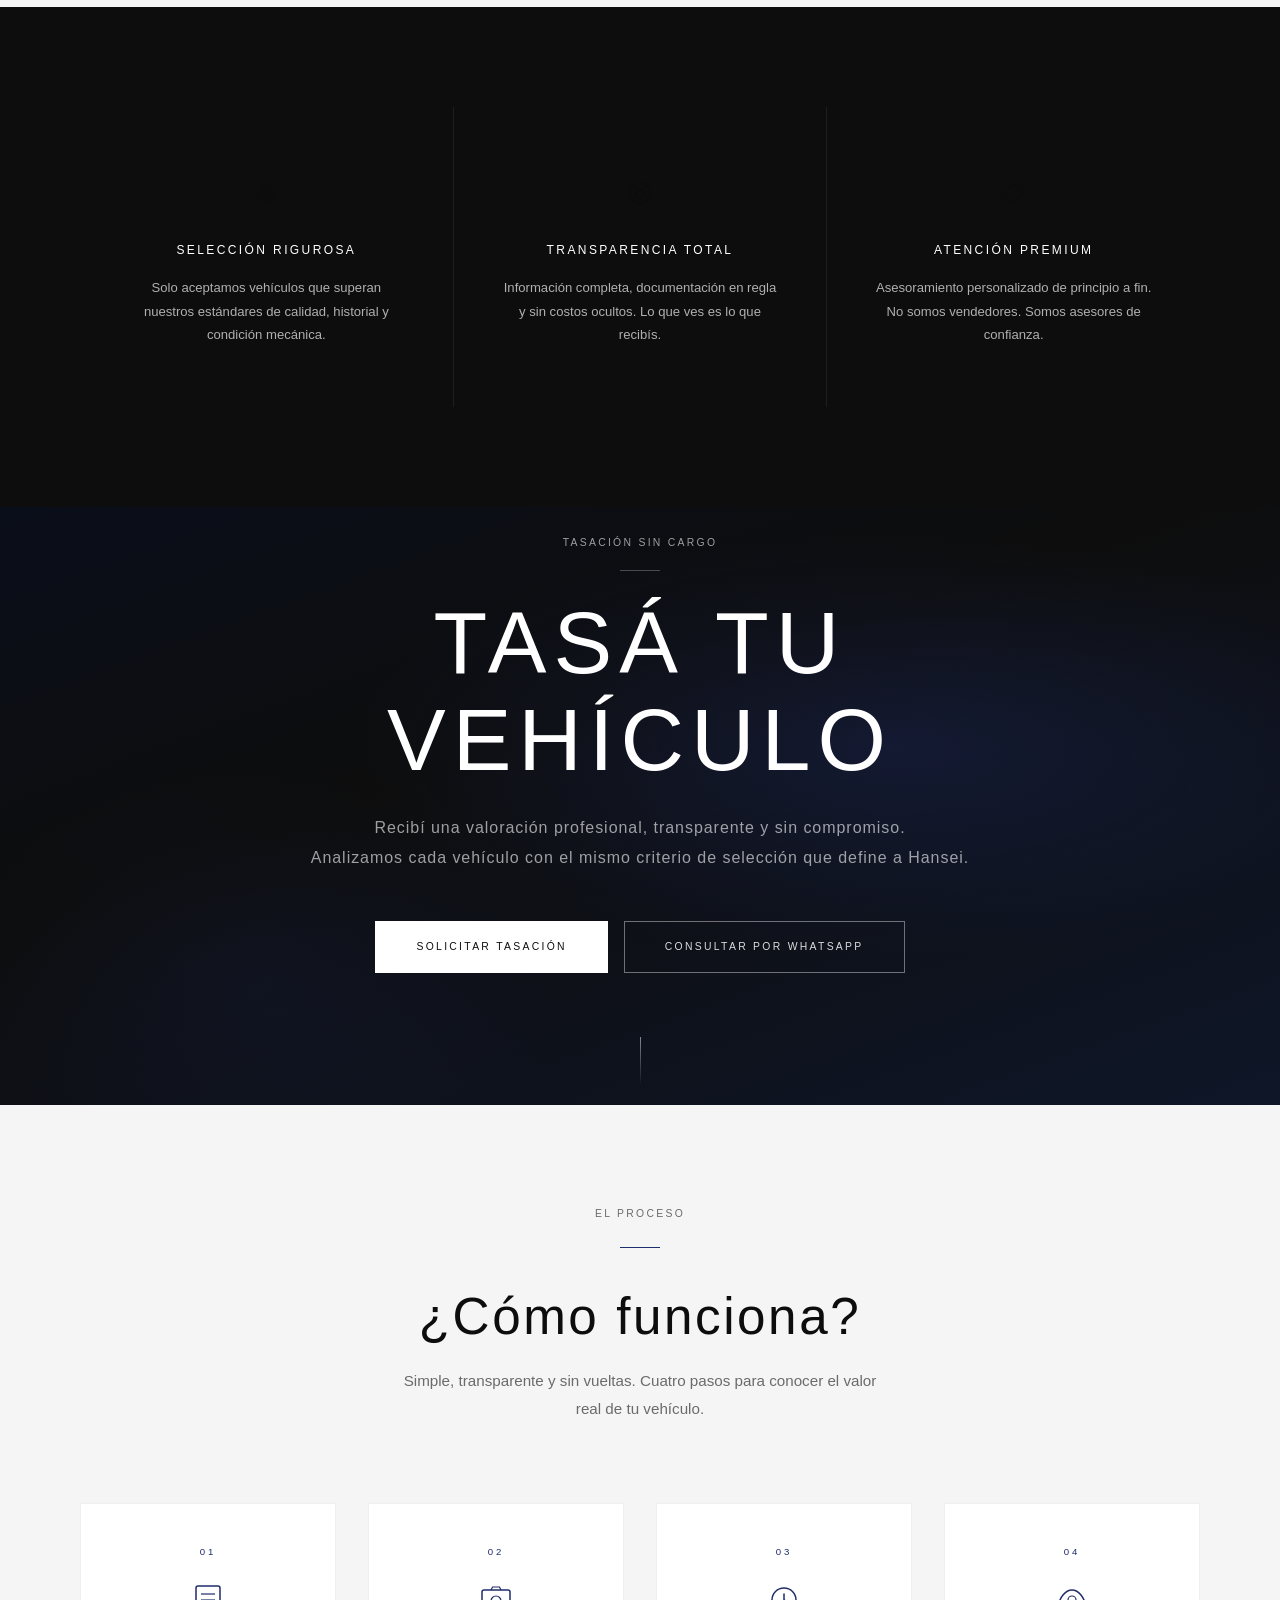
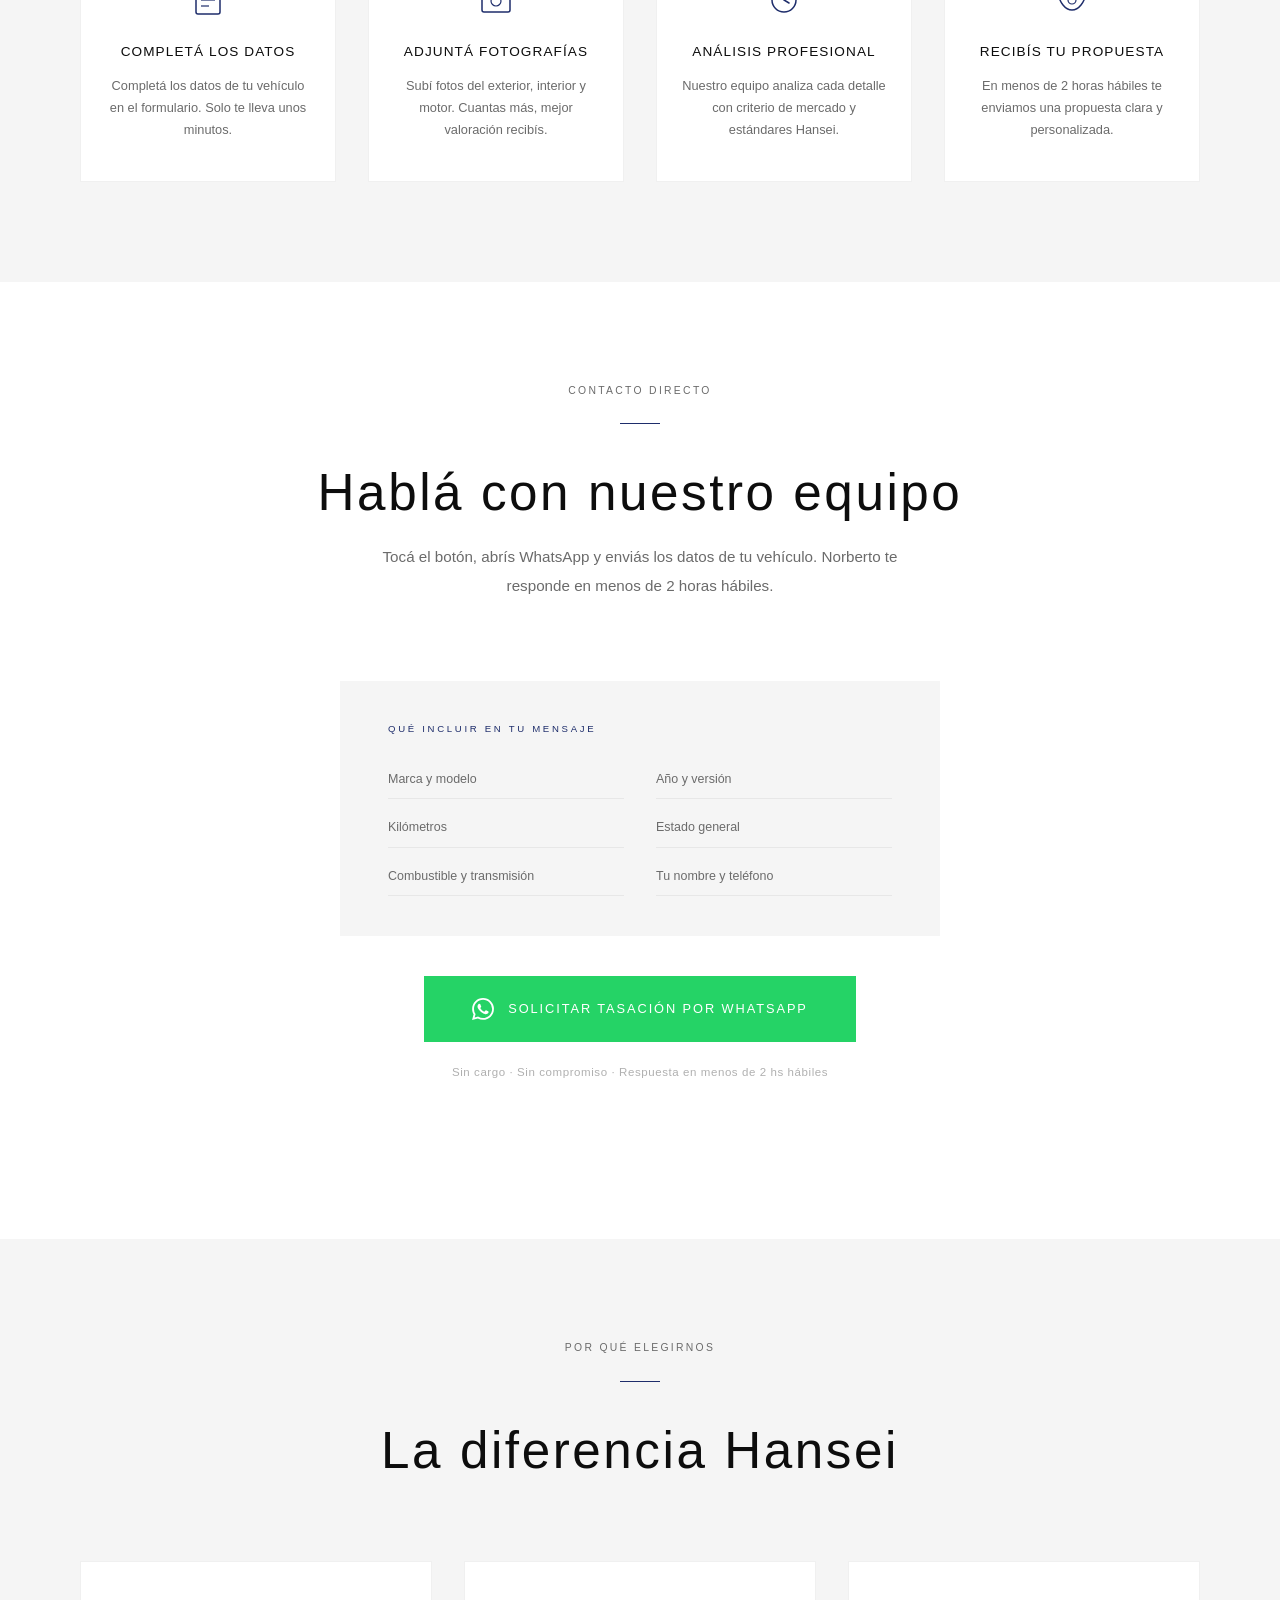
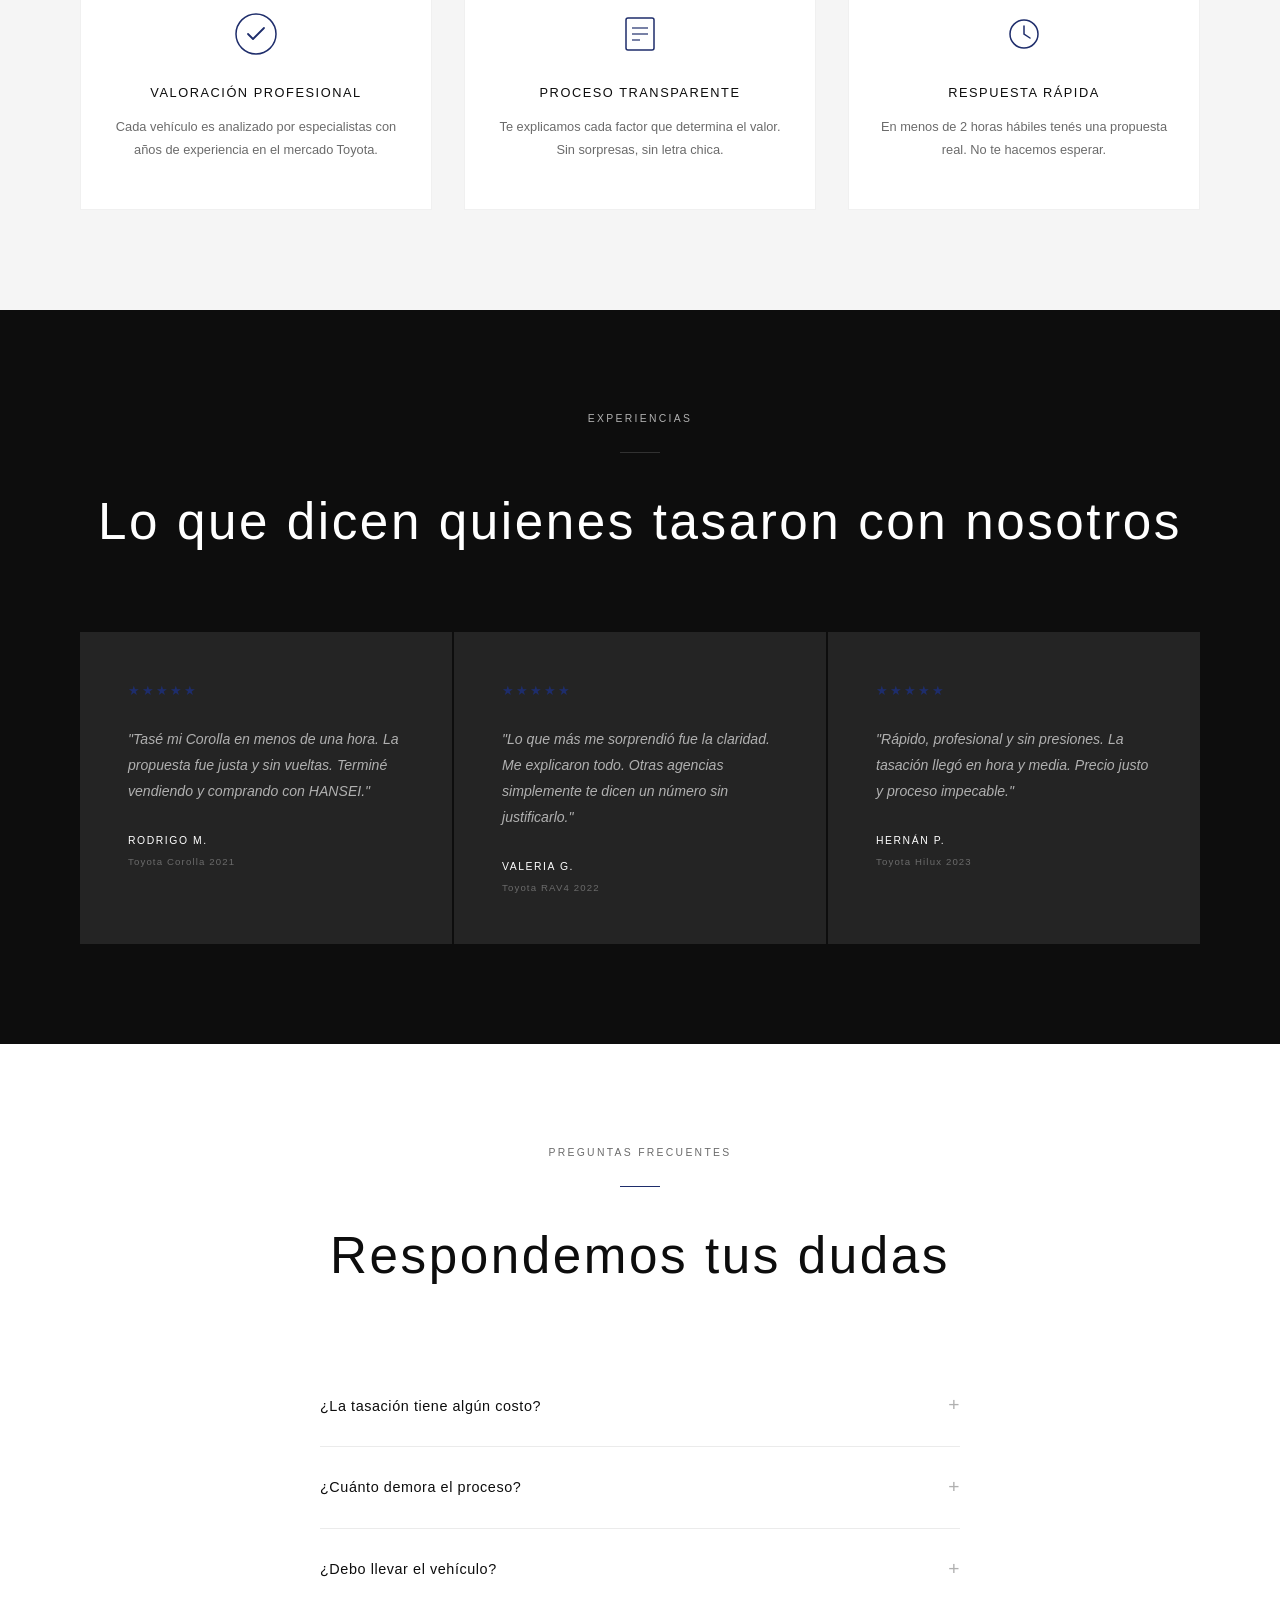
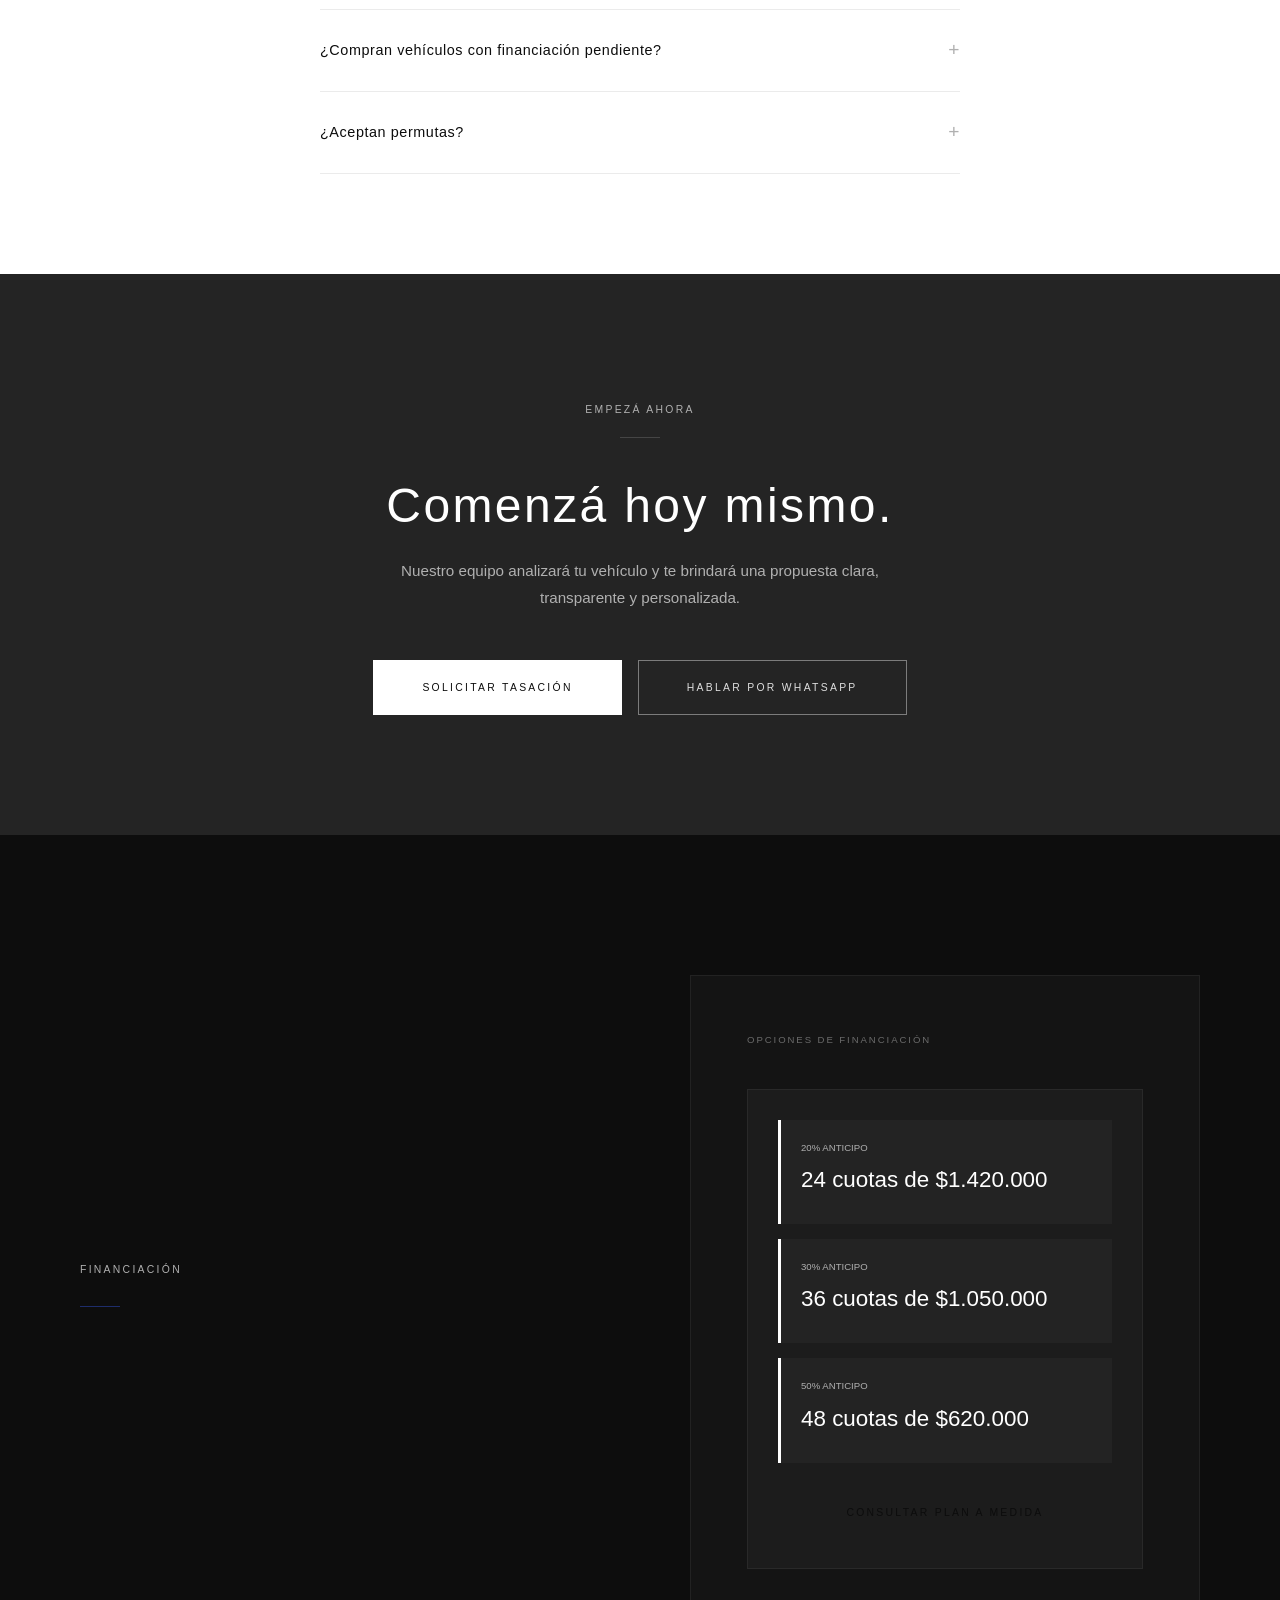
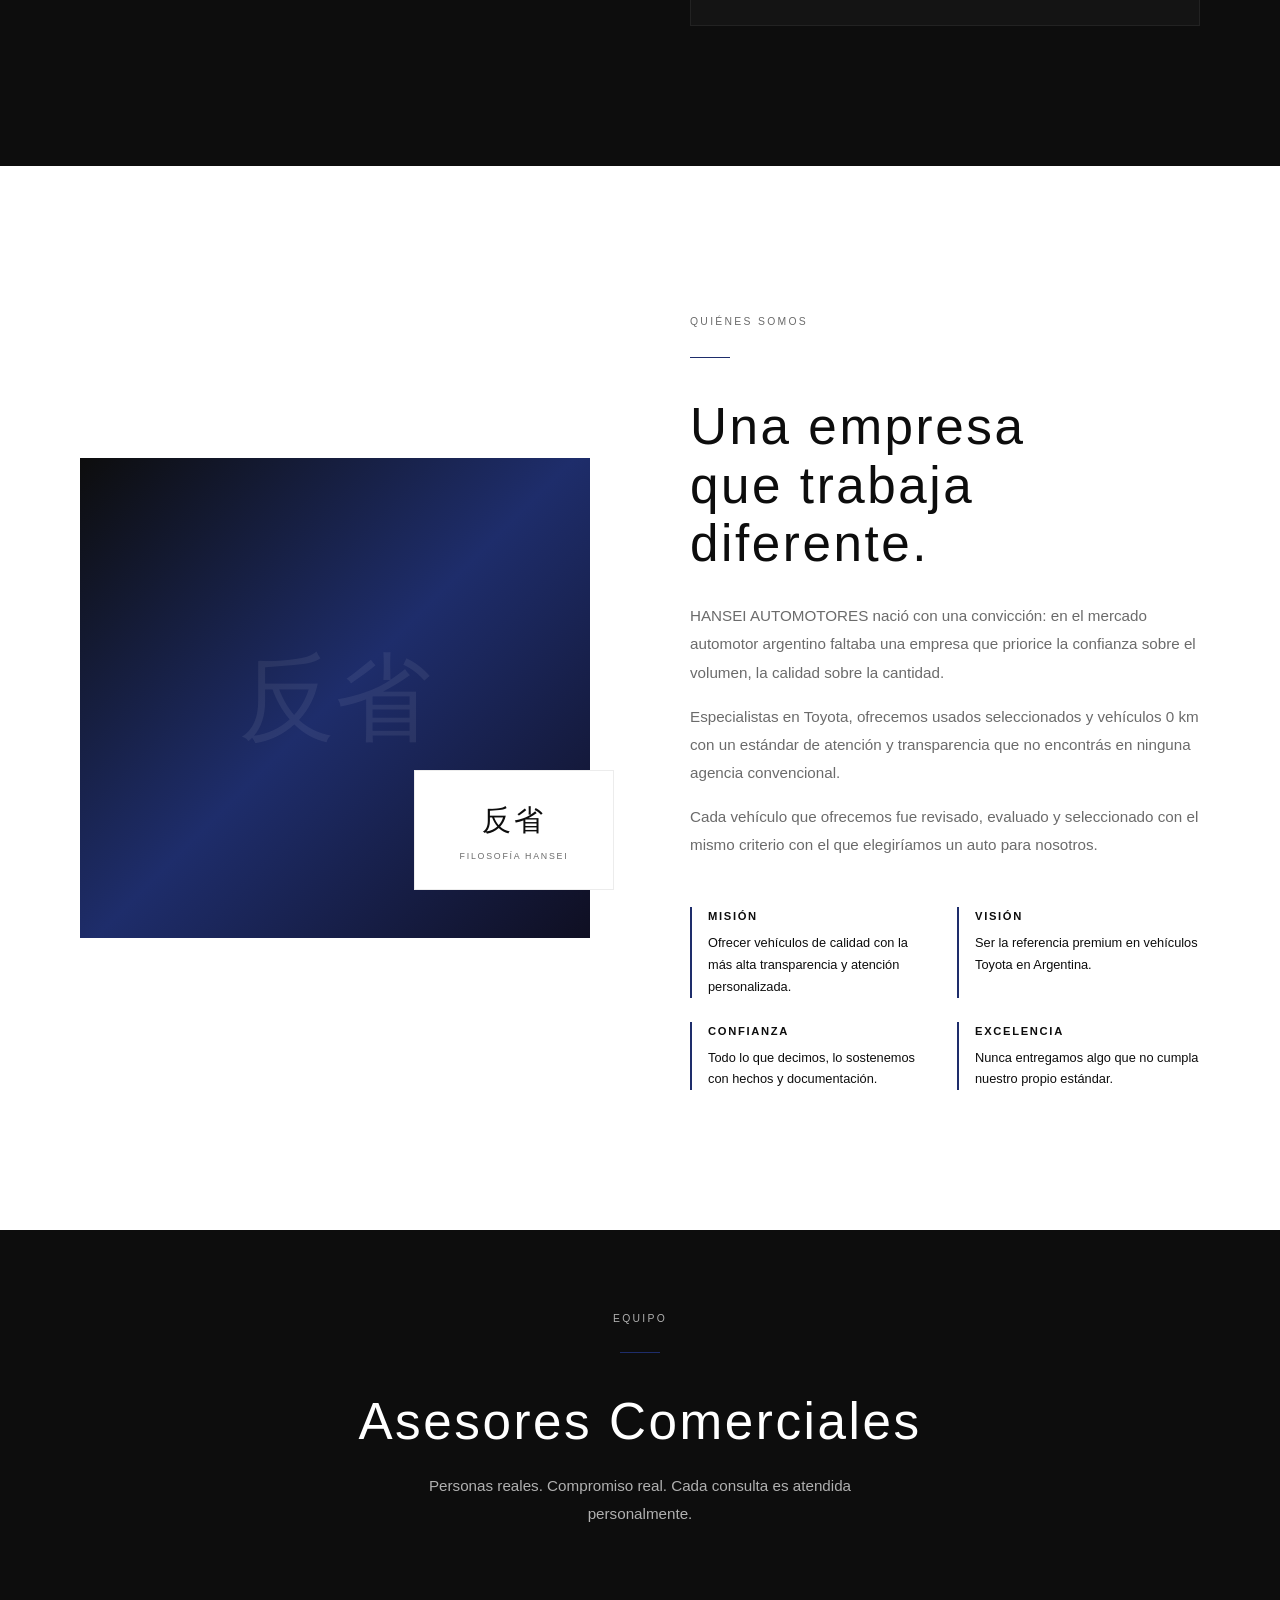
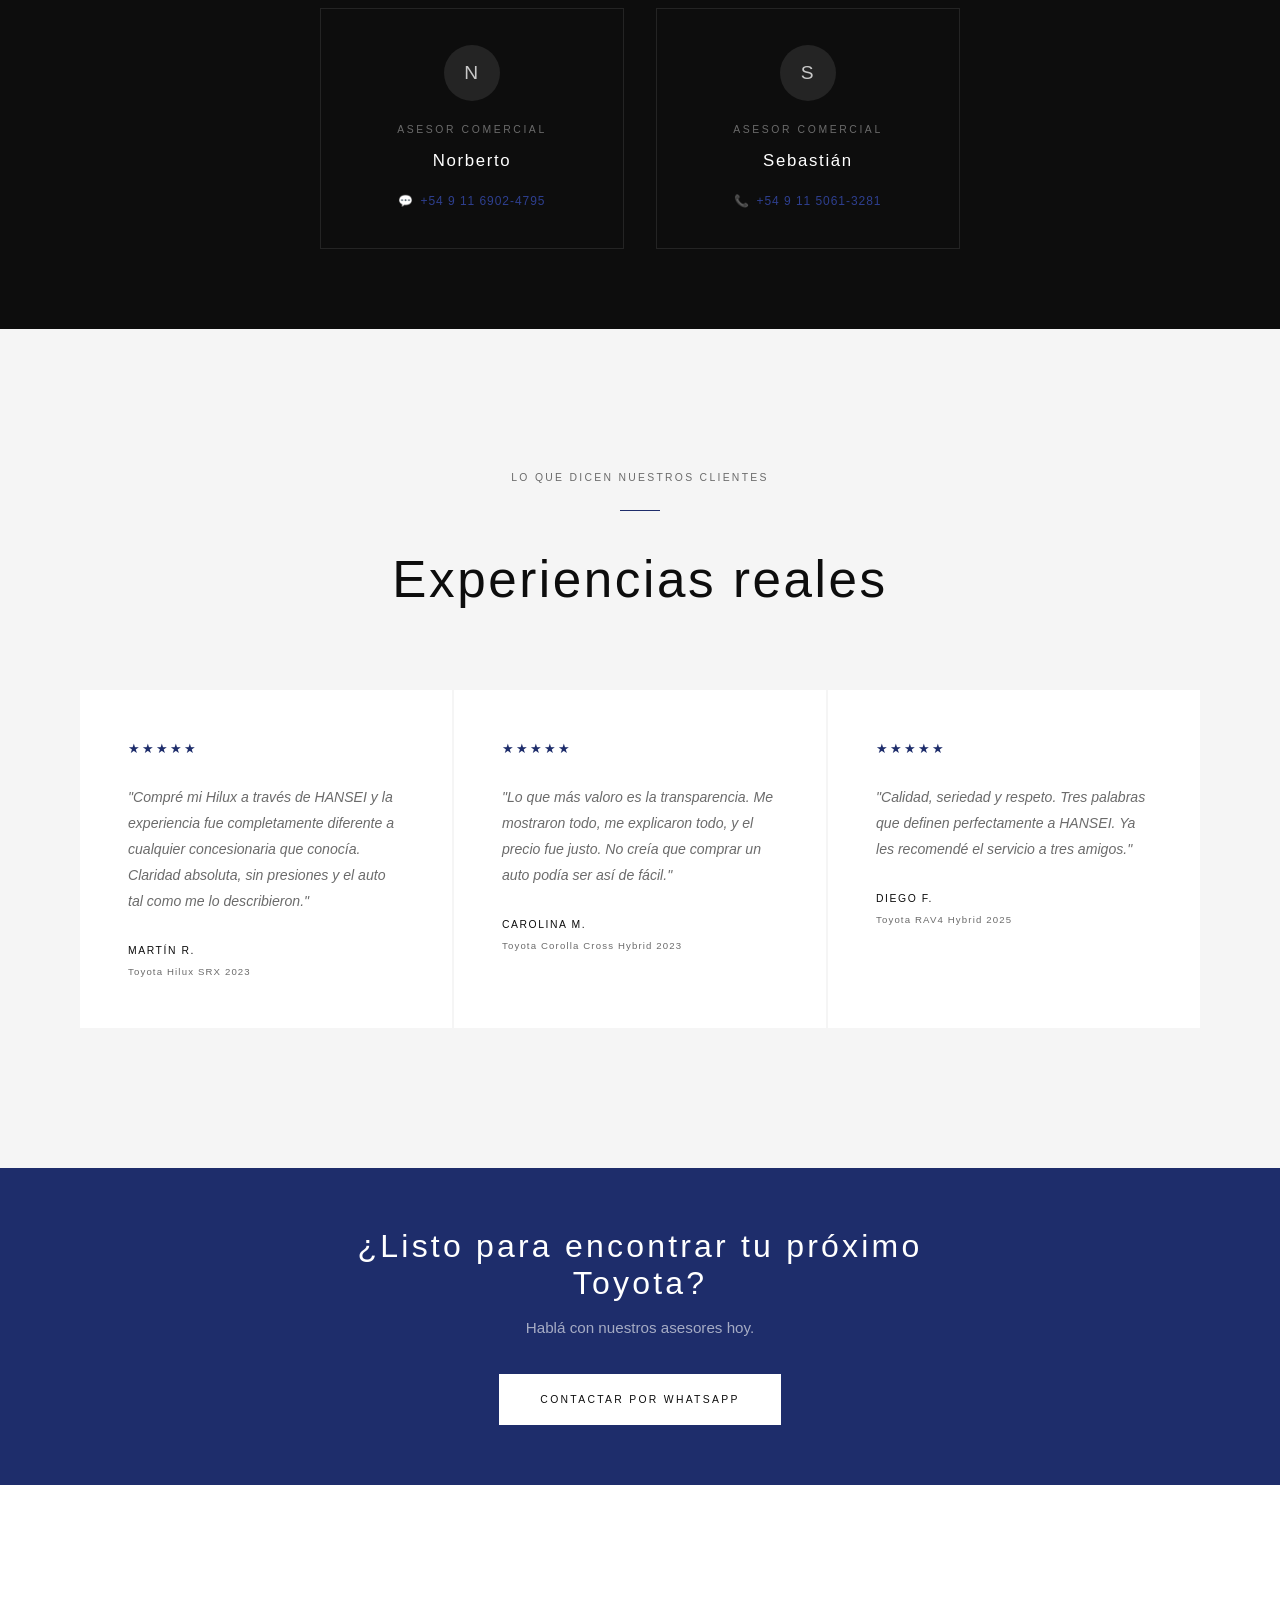
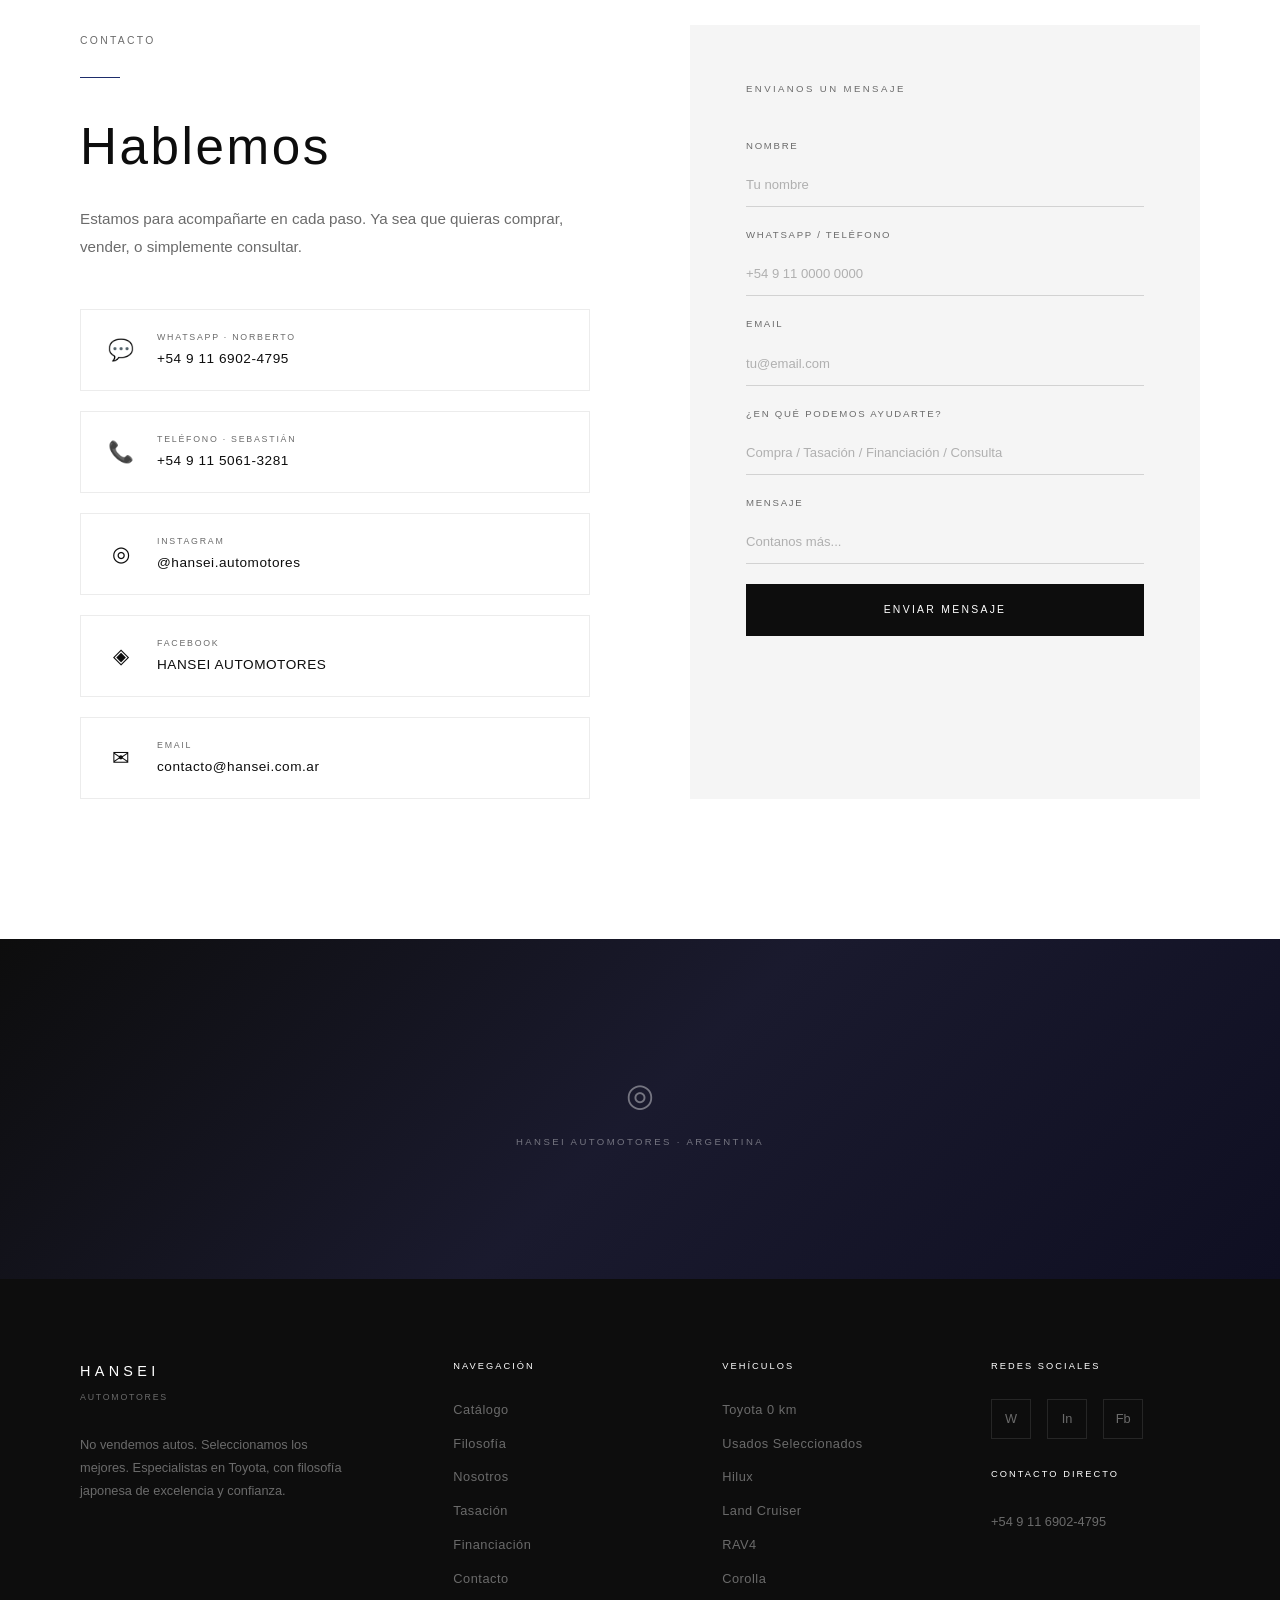
==== commit 1f233109: "Actualizar index" ====
--- a/index.html
+++ b/index.html
@@ -1,578 +1,1138 @@
-<!DOCTYPE html>
-<html lang="es-AR">
+<!doctype html>
+
 <head>
-<meta charset="UTF-8">
-<meta name="viewport" content="width=device-width, initial-scale=1">
-<title>HANSEI AUTOMOTORES — Toyota Premium Argentina</title>
-<meta name="description" content="No vendemos autos. Seleccionamos los mejores. Concesionaria oficial de Toyota usados seleccionados y 0km. Filosofía japonesa, calidad premium.">
-<meta name="theme-color" content="#0D0D0D">
-<link rel="preconnect" href="https://fonts.googleapis.com">
-<link rel="preconnect" href="https://fonts.gstatic.com" crossorigin>
-<link href="https://fonts.googleapis.com/css2?family=Zen+Kaku+Gothic+New:wght@400;500;700;900&family=Inter:wght@400;500;600;700&family=Noto+Serif+JP:wght@400;600&display=swap" rel="stylesheet">
-<link rel="stylesheet" href="style.css">
+  <meta charset="UTF-8">
+  <meta name="viewport" content="width=device-width, initial-scale=1">
+  <title>HANSEI AUTOMOTORES — Toyota Premium Argentina</title>
+  <meta name="description" content="No vendemos autos. Seleccionamos los mejores. Concesionaria oficial de Toyota usados seleccionados y 0km. Filosofía japonesa, calidad premium.">
+  <meta name="keywords" content="Toyota usados, Toyota 0km, concesionaria premium, autos seleccionados, HANSEI AUTOMOTORES, Argentina">
+  <meta name="robots" content="index, follow">
+  <meta property="og:type" content="website">
+  <meta property="og:title" content="HANSEI AUTOMOTORES — Toyota Premium">
+  <meta property="og:description" content="No vendemos autos. Seleccionamos los mejores.">
+  <meta property="og:image" content="https://site.zapia.com/_z/og.png">
+  <meta name="twitter:card" content="summary_large_image">
+  <meta name="twitter:image" content="https://site.zapia.com/_z/og.png">
+  <link rel="icon" type="image/png" href="/favicon.png">
+  <link rel="manifest" href="https://site.zapia.com/k0uaj8ez/manifest.webmanifest">
+  <meta name="theme-color" content="#0D0D0D">
+  <meta name="apple-mobile-web-app-capable" content="yes">
+  <meta name="apple-mobile-web-app-status-bar-style" content="black-translucent">
+  <meta name="apple-mobile-web-app-title" content="HANSEI">
+  <link rel="apple-touch-icon" href="https://site.zapia.com/k0uaj8ez/apple-touch-icon.png">
+  <style> *,*::before,*::after{box-sizing:border-box;margin:0;padding:0;}:root{--obsidian:#0D0D0D;--graphite:#242424;--white:#FFFFFF;--gray-light:#F5F5F5;--gray-mid:#B0B0B0;--gray-soft:#6B6B6B;--silver:#C8C8C8;--indigo:#1E2D6B;--indigo-soft:#2E3F8F;--indigo-glow:rgba(30,45,107,0.18);--radius:2px;--transition:0.55s cubic-bezier(0.25,0.46,0.45,0.94);}html{scroll-behavior:smooth;}body{font-family:'Helvetica Neue',Arial,'Hiragino Kaku Gothic ProN',sans-serif;background:var(--white);color:var(--obsidian);font-size:16px;line-height:1.7;-webkit-font-smoothing:antialiased;overflow-x:hidden;}img{display:block;width:100%;}a{color:inherit;text-decoration:none;}ul{list-style:none;}.label{font-size:0.65rem;letter-spacing:0.22em;text-transform:uppercase;color:var(--gray-soft);font-weight:500;}h1,h2,h3,h4{font-weight:300;letter-spacing:0.05em;line-height:1.15;}h1{font-size:clamp(2.4rem,6vw,5.5rem);font-weight:200;letter-spacing:0.08em;}h2{font-size:clamp(1.8rem,4vw,3.2rem);}h3{font-size:clamp(1.2rem,2.5vw,1.8rem);font-weight:400;}p{color:var(--gray-soft);font-size:0.95rem;line-height:1.85;}.container{max-width:1200px;margin:0 auto;padding:0 40px;}.container--narrow{max-width:780px;margin:0 auto;padding:0 40px;}.sr-only{position:absolute;width:1px;height:1px;overflow:hidden;clip:rect(0,0,0,0);}.section-pad{padding:120px 0;}.section-pad--lg{padding:160px 0;}.nav{position:fixed;top:0;left:0;right:0;z-index:100;padding:24px 40px;display:flex;align-items:center;justify-content:space-between;transition:background var(--transition),padding var(--transition);}.nav.scrolled{background:rgba(13,13,13,0.92);backdrop-filter:blur(20px);-webkit-backdrop-filter:blur(20px);padding:16px 40px;}.nav__logo{font-size:1rem;font-weight:300;letter-spacing:0.3em;text-transform:uppercase;color:var(--white);}.nav__logo span{display:block;font-size:0.5rem;letter-spacing:0.4em;color:var(--silver);margin-top:2px;}.nav__links{display:flex;gap:36px;align-items:center;}.nav__links a{font-size:0.7rem;letter-spacing:0.18em;text-transform:uppercase;color:rgba(255,255,255,0.7);transition:color 0.3s;}.nav__links a:hover{color:var(--white);}.nav__cta{font-size:0.65rem;letter-spacing:0.2em;text-transform:uppercase;border:1px solid rgba(255,255,255,0.35);padding:10px 24px;color:var(--white) !important;transition:background 0.3s,border-color 0.3s !important;}.nav__cta:hover{background:rgba(255,255,255,0.1) !important;border-color:rgba(255,255,255,0.6) !important;}.nav__hamburger{display:none;flex-direction:column;gap:5px;cursor:pointer;padding:4px;}.nav__hamburger span{display:block;width:24px;height:1px;background:var(--white);transition:var(--transition);}.mobile-menu{display:none;position:fixed;inset:0;background:var(--obsidian);z-index:99;flex-direction:column;align-items:center;justify-content:center;gap:40px;}.mobile-menu.open{display:flex;}.mobile-menu a{font-size:1.4rem;font-weight:200;letter-spacing:0.15em;text-transform:uppercase;color:var(--white);opacity:0.85;}.mobile-menu__close{position:absolute;top:24px;right:40px;font-size:1.6rem;color:var(--white);cursor:pointer;font-weight:200;}.hero{position:relative;height:65vh;min-height:520px;display:flex;flex-direction:column;align-items:center;justify-content:flex-end;padding-bottom:60px;overflow:hidden;}.hero__bg{position:absolute;inset:0;background:linear-gradient(to bottom,rgba(13,13,13,0.45) 0%,rgba(13,13,13,0.15) 40%,rgba(13,13,13,0.7) 100%),linear-gradient(135deg,#0D0D0D 0%,#1a1a2e 35%,#16213e 55%,#0f3460 75%,#1a1a2e 100%);}.hero__bg::after{content:'';position:absolute;inset:0;background:radial-gradient(ellipse 80% 60% at 50% 60%,rgba(30,45,107,0.25) 0%,transparent 70%);}.hero__car{position:absolute;bottom:80px;left:50%;transform:translateX(-50%);width:700px;max-width:90vw;height:220px;opacity:0.12;}.hero__car::before{content:'';position:absolute;bottom:0;left:50%;transform:translateX(-50%);width:600px;height:90px;background:linear-gradient(to top,var(--silver),transparent);border-radius:50%;filter:blur(30px);opacity:0.4;}.hero__content{position:relative;z-index:2;text-align:center;color:var(--white);max-width:820px;padding:0 24px;}.hero__label{font-size:0.6rem;letter-spacing:0.35em;text-transform:uppercase;color:rgba(255,255,255,0.5);margin-bottom:28px;display:block;}.hero__title{font-size:clamp(2.8rem,8vw,7rem);font-weight:100;letter-spacing:0.12em;text-transform:uppercase;color:var(--white);line-height:1.05;margin-bottom:28px;}.hero__subtitle{font-size:clamp(0.9rem,2vw,1.15rem);font-weight:300;letter-spacing:0.08em;color:rgba(255,255,255,0.65);line-height:1.9;margin-bottom:56px;}.hero__subtitle strong{display:block;font-weight:200;font-size:1.05em;color:rgba(255,255,255,0.85);}.hero__actions{display:flex;gap:16px;justify-content:center;flex-wrap:wrap;}.btn{display:inline-block;font-size:0.65rem;letter-spacing:0.22em;text-transform:uppercase;padding:16px 40px;transition:all 0.4s ease;cursor:pointer;white-space:nowrap;font-weight:500;}.btn--primary{background:var(--white);color:var(--obsidian);border:1px solid var(--white);}.btn--primary:hover{background:transparent;color:var(--white);}.btn--ghost{background:transparent;color:rgba(255,255,255,0.85);border:1px solid rgba(255,255,255,0.4);}.btn--ghost:hover{background:rgba(255,255,255,0.08);border-color:rgba(255,255,255,0.7);color:var(--white);}.btn--dark{background:var(--obsidian);color:var(--white);border:1px solid var(--obsidian);}.btn--dark:hover{background:var(--graphite);border-color:var(--graphite);}.btn--outline-dark{background:transparent;color:var(--obsidian);border:1px solid rgba(13,13,13,0.3);}.btn--outline-dark:hover{background:var(--obsidian);color:var(--white);border-color:var(--obsidian);}.btn--indigo{background:var(--indigo);color:var(--white);border:1px solid var(--indigo);}.btn--indigo:hover{background:var(--indigo-soft);border-color:var(--indigo-soft);}.hero__scroll{display:none;}.hero__scroll span{font-size:0.55rem;letter-spacing:0.25em;text-transform:uppercase;color:var(--white);}.hero__scroll-line{width:1px;height:40px;background:linear-gradient(to bottom,var(--white),transparent);}.stats{background:var(--obsidian);padding:40px 0;}.stats__inner{display:flex;justify-content:center;gap:80px;flex-wrap:wrap;}.stats__item{text-align:center;}.stats__num{display:block;font-size:2rem;font-weight:200;letter-spacing:0.08em;color:var(--white);}.stats__desc{font-size:0.6rem;letter-spacing:0.2em;text-transform:uppercase;color:var(--gray-mid);margin-top:4px;}.philosophy{background:var(--gray-light);padding:140px 0;}.philosophy__grid{display:grid;grid-template-columns:1fr 1fr;gap:100px;align-items:center;}.philosophy__kanji{font-size:8rem;font-weight:100;color:rgba(13,13,13,0.06);line-height:1;text-align:center;user-select:none;letter-spacing:-0.02em;}.philosophy__label{margin-bottom:16px;}.philosophy__heading{margin-bottom:28px;color:var(--obsidian);}.philosophy__text{margin-bottom:20px;}.philosophy__pillars{margin-top:48px;display:grid;grid-template-columns:1fr 1fr;gap:24px;}.pillar{border-top:1px solid rgba(13,13,13,0.12);padding-top:20px;}.pillar__title{font-size:0.7rem;letter-spacing:0.18em;text-transform:uppercase;color:var(--obsidian);font-weight:500;margin-bottom:8px;}.pillar__text{font-size:0.82rem;color:var(--gray-soft);}.diff{background:var(--obsidian);padding:100px 0;}.diff__inner{display:grid;grid-template-columns:1fr 1fr 1fr;gap:1px;background:rgba(255,255,255,0.07);}.diff__item{background:var(--obsidian);padding:60px 48px;text-align:center;transition:background 0.4s;}.diff__item:hover{background:var(--graphite);}.diff__icon{font-size:1.8rem;margin-bottom:24px;opacity:0.7;}.diff__title{font-size:0.75rem;letter-spacing:0.2em;text-transform:uppercase;color:var(--white);font-weight:400;margin-bottom:16px;}.diff__text{font-size:0.82rem;color:var(--gray-mid);line-height:1.8;}.catalog{background:var(--white);padding:140px 0;}.section-header{text-align:center;margin-bottom:80px;}.section-header .label{margin-bottom:16px;display:block;}.section-header h2{color:var(--obsidian);margin-bottom:20px;}.section-header p{max-width:520px;margin:0 auto;}.catalog__filters{display:flex;gap:12px;flex-wrap:wrap;margin-bottom:56px;justify-content:center;}.filter-btn{font-size:0.6rem;letter-spacing:0.18em;text-transform:uppercase;padding:10px 24px;border:1px solid rgba(13,13,13,0.2);background:transparent;color:var(--gray-soft);cursor:pointer;transition:all 0.3s;font-family:inherit;}.filter-btn:hover,.filter-btn.active{background:var(--obsidian);color:var(--white);border-color:var(--obsidian);}.catalog__grid{display:grid;grid-template-columns:repeat(3,1fr);gap:2px;}.car-card{position:relative;overflow:hidden;cursor:pointer;}.car-card__image{aspect-ratio:4/3;overflow:hidden;position:relative;}.car-card__image.bg-1{background:linear-gradient(135deg,#1a1a2e 0%,#16213e 40%,#0f3460 70%,#2d2d44 100%);}.car-card__image.bg-2{background:linear-gradient(135deg,#0D0D0D 0%,#242424 50%,#383838 100%);}.car-card__image.bg-3{background:linear-gradient(135deg,#1c1c2e 0%,#2c2c4e 50%,#1a1a3e 100%);}.car-card__image.bg-4{background:linear-gradient(135deg,#0f0f1a 0%,#1e2d6b 50%,#151528 100%);}.car-card__image.bg-5{background:linear-gradient(135deg,#141414 0%,#2a2a2a 50%,#3d3d3d 100%);}.car-card__image.bg-6{background:linear-gradient(135deg,#12121f 0%,#1e1e38 50%,#2e2e50 100%);}.car-card__image::after{content:'';position:absolute;inset:0;background:linear-gradient(to bottom,transparent 40%,rgba(13,13,13,0.85) 100%);}.car-card__badge{position:absolute;top:20px;left:20px;z-index:2;font-size:0.55rem;letter-spacing:0.18em;text-transform:uppercase;background:var(--white);color:var(--obsidian);padding:5px 12px;}.car-card__badge--new{background:var(--indigo);color:var(--white);}.car-card__info{padding:28px 28px 32px;background:var(--gray-light);transition:background 0.3s;}.car-card:hover .car-card__info{background:var(--obsidian);}.car-card__model{font-size:1.05rem;font-weight:300;letter-spacing:0.06em;color:var(--obsidian);margin-bottom:4px;transition:color 0.3s;}.car-card:hover .car-card__model{color:var(--white);}.car-card__version{font-size:0.65rem;letter-spacing:0.15em;text-transform:uppercase;color:var(--gray-soft);margin-bottom:20px;transition:color 0.3s;}.car-card:hover .car-card__version{color:var(--gray-mid);}.car-card__meta{display:flex;gap:20px;margin-bottom:20px;}.car-meta{font-size:0.65rem;color:var(--gray-soft);letter-spacing:0.08em;transition:color 0.3s;}.car-card:hover .car-meta{color:var(--gray-mid);}.car-meta strong{display:block;font-size:0.75rem;font-weight:500;color:var(--obsidian);letter-spacing:0.04em;transition:color 0.3s;}.car-card:hover .car-meta strong{color:var(--white);}.car-card__bottom{display:flex;align-items:center;justify-content:space-between;border-top:1px solid rgba(13,13,13,0.1);padding-top:16px;}.car-card:hover .car-card__bottom{border-color:rgba(255,255,255,0.1);}.car-card__price{font-size:1rem;font-weight:300;letter-spacing:0.04em;color:var(--obsidian);transition:color 0.3s;}.car-card:hover .car-card__price{color:var(--white);}.car-card__price small{font-size:0.6rem;letter-spacing:0.1em;text-transform:uppercase;color:var(--gray-soft);display:block;margin-bottom:2px;}.car-card:hover .car-card__price small{color:var(--gray-mid);}.car-card__link{font-size:0.6rem;letter-spacing:0.15em;text-transform:uppercase;color:var(--obsidian);border-bottom:1px solid rgba(13,13,13,0.25);padding-bottom:2px;transition:color 0.3s,border-color 0.3s;}.car-card:hover .car-card__link{color:var(--silver);border-color:rgba(255,255,255,0.3);}.catalog__cta{text-align:center;margin-top:60px;}.vehicle-detail{background:var(--obsidian);padding:0 0 100px;}.vehicle-detail__header{padding:80px 0 60px;border-bottom:1px solid rgba(255,255,255,0.08);}.vehicle-detail__label{font-size:0.6rem;letter-spacing:0.25em;text-transform:uppercase;color:var(--gray-soft);margin-bottom:16px;display:block;}.vehicle-detail__title{font-size:clamp(2rem,5vw,3.8rem);font-weight:200;letter-spacing:0.08em;color:var(--white);margin-bottom:8px;}.vehicle-detail__version{font-size:0.8rem;letter-spacing:0.2em;text-transform:uppercase;color:var(--gray-mid);}.vehicle-detail__gallery{display:grid;grid-template-columns:2fr 1fr;gap:2px;margin:0;}.gallery-main{aspect-ratio:16/10;background:linear-gradient(135deg,#141428 0%,#1e2d6b 50%,#0f0f22 100%);position:relative;display:flex;align-items:center;justify-content:center;}.gallery-main::after{content:"";display:none;}.gallery-thumbs{display:grid;grid-template-rows:1fr;gap:2px;}.gallery-thumb{aspect-ratio:auto;background:linear-gradient(135deg,#0D0D0D 0%,#242424 100%);cursor:pointer;opacity:0.6;transition:opacity 0.3s;}.gallery-thumb:hover{opacity:1;}.vehicle-detail__body{display:grid;grid-template-columns:1fr 360px;gap:60px;margin-top:0;}.spec-table{border-collapse:collapse;width:100%;}.spec-section-title{font-size:0.6rem;letter-spacing:0.25em;text-transform:uppercase;color:var(--indigo-soft);padding:24px 0 12px;border-bottom:1px solid rgba(255,255,255,0.06);}.spec-row{display:flex;justify-content:space-between;align-items:center;padding:14px 0;border-bottom:1px solid rgba(255,255,255,0.04);}.spec-key{font-size:0.72rem;letter-spacing:0.1em;color:var(--gray-soft);}.spec-val{font-size:0.72rem;letter-spacing:0.06em;color:var(--silver);text-align:right;}.vehicle-detail__sidebar{padding:40px;background:rgba(255,255,255,0.03);border:1px solid rgba(255,255,255,0.06);align-self:start;position:sticky;top:100px;}.sidebar-price{font-size:0.6rem;letter-spacing:0.2em;text-transform:uppercase;color:var(--gray-soft);margin-bottom:8px;}.sidebar-price-num{font-size:2rem;font-weight:200;letter-spacing:0.05em;color:var(--white);margin-bottom:32px;}.sidebar-actions{display:flex;flex-direction:column;gap:12px;}.sidebar-actions .btn{width:100%;text-align:center;padding:14px 20px;}.sidebar__guarantee{margin-top:32px;padding-top:24px;border-top:1px solid rgba(255,255,255,0.06);}.sidebar__guarantee p{font-size:0.72rem;color:var(--gray-soft);line-height:1.7;}.appraisal{background:var(--gray-light);padding:140px 0;}.appraisal__grid{display:grid;grid-template-columns:1fr 1fr;gap:100px;align-items:center;}.appraisal__left .label{margin-bottom:16px;}.appraisal__left h2{margin-bottom:24px;}.appraisal__left p{margin-bottom:16px;}.appraisal__steps{margin-top:40px;display:flex;flex-direction:column;gap:20px;}.appraisal-step{display:flex;gap:20px;align-items:flex-start;}.appraisal-step__num{font-size:0.6rem;letter-spacing:0.15em;color:var(--indigo);font-weight:600;min-width:28px;padding-top:3px;}.appraisal-step__title{font-size:0.75rem;letter-spacing:0.1em;text-transform:uppercase;color:var(--obsidian);font-weight:500;margin-bottom:4px;}.appraisal-step__text{font-size:0.82rem;}.appraisal__form{background:var(--white);padding:56px;}.form-title{font-size:0.6rem;letter-spacing:0.25em;text-transform:uppercase;color:var(--gray-soft);margin-bottom:40px;}.form-row{display:grid;grid-template-columns:1fr 1fr;gap:16px;}.form-group{margin-bottom:20px;}.form-group.full{grid-column:1 / -1;}.form-label{display:block;font-size:0.6rem;letter-spacing:0.18em;text-transform:uppercase;color:var(--gray-soft);margin-bottom:8px;}.form-input{width:100%;padding:14px 0;border:none;border-bottom:1px solid rgba(13,13,13,0.15);background:transparent;font-family:inherit;font-size:0.9rem;color:var(--obsidian);transition:border-color 0.3s;outline:none;}.form-input:focus{border-color:var(--indigo);}.form-input::placeholder{color:var(--gray-mid);font-size:0.82rem;}.form-submit{margin-top:32px;width:100%;}.financing{background:var(--obsidian);padding:140px 0;}.financing__inner{display:grid;grid-template-columns:1fr 1fr;gap:100px;align-items:center;}.financing__left .label{margin-bottom:16px;color:var(--gray-mid);}.financing__left h2{color:var(--white);margin-bottom:24px;}.financing__left p{color:var(--gray-mid);margin-bottom:20px;}.financing__right{background:rgba(255,255,255,0.03);border:1px solid rgba(255,255,255,0.06);padding:56px;}.calc-label{font-size:0.6rem;letter-spacing:0.2em;text-transform:uppercase;color:var(--gray-soft);margin-bottom:40px;}.calc-group{margin-bottom:32px;}.calc-group-label{display:flex;justify-content:space-between;align-items:center;margin-bottom:12px;}.calc-group-label span:first-child{font-size:0.65rem;letter-spacing:0.15em;text-transform:uppercase;color:var(--gray-soft);}.calc-group-label span:last-child{font-size:0.9rem;font-weight:300;color:var(--white);letter-spacing:0.05em;}.calc-slider{width:100%;-webkit-appearance:none;height:1px;background:rgba(255,255,255,0.15);outline:none;cursor:pointer;}.calc-slider::-webkit-slider-thumb{-webkit-appearance:none;width:16px;height:16px;border-radius:50%;background:var(--white);cursor:pointer;transition:transform 0.2s;}.calc-slider::-webkit-slider-thumb:hover{transform:scale(1.3);}.calc-result{border-top:1px solid rgba(255,255,255,0.08);padding-top:32px;margin-top:32px;}.calc-result-label{font-size:0.6rem;letter-spacing:0.2em;text-transform:uppercase;color:var(--gray-soft);margin-bottom:8px;}.calc-result-value{font-size:2.5rem;font-weight:200;letter-spacing:0.08em;color:var(--white);}.calc-result-small{font-size:0.7rem;color:var(--gray-soft);margin-top:6px;letter-spacing:0.08em;}.about{background:var(--white);padding:140px 0;}.about__grid{display:grid;grid-template-columns:1fr 1fr;gap:100px;align-items:center;}.about__visual{position:relative;height:480px;}.about__card{position:absolute;background:var(--gray-light);display:flex;align-items:center;justify-content:center;}.about__card--main{inset:0;background:linear-gradient(135deg,#0D0D0D 0%,#1e2d6b 50%,#0f0f22 100%);border-radius:0;}.about__card--main::after{content:'反省';font-size:6rem;color:rgba(255,255,255,0.07);font-weight:100;}.about__card--overlay{right:-24px;bottom:48px;width:200px;height:120px;background:var(--white);border:1px solid rgba(13,13,13,0.08);flex-direction:column;gap:4px;padding:24px;}.about__card--overlay .num{font-size:1.8rem;font-weight:200;letter-spacing:0.1em;color:var(--obsidian);}.about__card--overlay .txt{font-size:0.55rem;letter-spacing:0.2em;text-transform:uppercase;color:var(--gray-soft);}.about__content .label{margin-bottom:16px;}.about__content h2{margin-bottom:28px;}.about__values{margin-top:48px;display:grid;grid-template-columns:1fr 1fr;gap:24px;}.value-item{border-left:2px solid var(--indigo);padding-left:16px;}.value-item__title{font-size:0.7rem;letter-spacing:0.15em;text-transform:uppercase;color:var(--obsidian);font-weight:600;margin-bottom:6px;}.value-item__text{font-size:0.8rem;}.testimonials{background:var(--gray-light);padding:140px 0;}.testimonials__grid{display:grid;grid-template-columns:repeat(3,1fr);gap:2px;margin-top:60px;}.testimonial{background:var(--white);padding:48px;transition:background 0.3s;}.testimonial:hover{background:var(--obsidian);}.testimonial__stars{color:var(--indigo);font-size:0.8rem;letter-spacing:0.15em;margin-bottom:24px;transition:color 0.3s;}.testimonial:hover .testimonial__stars{color:var(--silver);}.testimonial__text{font-size:0.88rem;line-height:1.85;color:var(--gray-soft);margin-bottom:28px;font-style:italic;transition:color 0.3s;}.testimonial:hover .testimonial__text{color:var(--gray-mid);}.testimonial__author{font-size:0.65rem;letter-spacing:0.15em;text-transform:uppercase;color:var(--obsidian);font-weight:500;transition:color 0.3s;}.testimonial:hover .testimonial__author{color:var(--white);}.testimonial__car{font-size:0.6rem;letter-spacing:0.12em;color:var(--gray-soft);margin-top:4px;transition:color 0.3s;}.testimonial:hover .testimonial__car{color:var(--gray-mid);}.contact{background:var(--white);padding:140px 0;}.contact__grid{display:grid;grid-template-columns:1fr 1fr;gap:100px;}.contact__left .label{margin-bottom:16px;}.contact__left h2{margin-bottom:28px;}.contact__left p{margin-bottom:48px;}.contact__channels{display:flex;flex-direction:column;gap:20px;}.channel{display:flex;align-items:center;gap:20px;padding:20px 24px;border:1px solid rgba(13,13,13,0.08);transition:border-color 0.3s,background 0.3s;cursor:pointer;}.channel:hover{border-color:rgba(13,13,13,0.25);background:var(--gray-light);}.channel__icon{font-size:1.3rem;min-width:32px;text-align:center;}.channel__info{}.channel__label{font-size:0.55rem;letter-spacing:0.2em;text-transform:uppercase;color:var(--gray-soft);margin-bottom:2px;}.channel__value{font-size:0.85rem;font-weight:300;letter-spacing:0.04em;color:var(--obsidian);}.contact__form{background:var(--gray-light);padding:56px;}.contact-form-title{font-size:0.6rem;letter-spacing:0.25em;text-transform:uppercase;color:var(--gray-soft);margin-bottom:40px;}.map-section{height:340px;background:linear-gradient(135deg,#0D0D0D 0%,#1a1a2e 50%,#0f0f22 100%);position:relative;display:flex;align-items:center;justify-content:center;}.map-pin{text-align:center;color:rgba(255,255,255,0.4);}.map-pin__icon{font-size:2rem;margin-bottom:12px;}.map-pin__text{font-size:0.6rem;letter-spacing:0.25em;text-transform:uppercase;}.footer{background:var(--obsidian);padding:80px 0 40px;}.footer__top{display:grid;grid-template-columns:1.5fr 1fr 1fr 1fr;gap:60px;padding-bottom:60px;border-bottom:1px solid rgba(255,255,255,0.06);}.footer__brand{}.footer__logo{font-size:0.9rem;font-weight:300;letter-spacing:0.3em;text-transform:uppercase;color:var(--white);margin-bottom:6px;}.footer__tagline{font-size:0.55rem;letter-spacing:0.2em;text-transform:uppercase;color:var(--gray-soft);margin-bottom:28px;}.footer__brand p{font-size:0.8rem;line-height:1.8;color:var(--gray-soft);max-width:280px;}.footer__col-title{font-size:0.58rem;letter-spacing:0.22em;text-transform:uppercase;color:var(--white);font-weight:500;margin-bottom:24px;}.footer__links{display:flex;flex-direction:column;gap:12px;}.footer__links a{font-size:0.8rem;color:var(--gray-soft);letter-spacing:0.04em;transition:color 0.3s;}.footer__links a:hover{color:var(--white);}.footer__social{display:flex;gap:16px;margin-top:4px;}.social-icon{width:40px;height:40px;border:1px solid rgba(255,255,255,0.1);display:flex;align-items:center;justify-content:center;font-size:0.8rem;color:var(--gray-soft);transition:all 0.3s;cursor:pointer;}.social-icon:hover{border-color:rgba(255,255,255,0.4);color:var(--white);}.footer__bottom{padding-top:32px;display:flex;justify-content:space-between;align-items:center;flex-wrap:wrap;gap:16px;}.footer__copy{font-size:0.65rem;letter-spacing:0.1em;color:var(--gray-soft);}.footer__legal{display:flex;gap:24px;}.footer__legal a{font-size:0.62rem;letter-spacing:0.12em;color:var(--gray-soft);transition:color 0.3s;}.footer__legal a:hover{color:var(--white);}.divider{width:40px;height:1px;background:var(--indigo);margin:24px 0 40px;}.divider--center{margin-left:auto;margin-right:auto;}.accent{color:var(--indigo);}.accent--soft{color:var(--indigo-soft);}.section-nav{background:var(--gray-light);border-bottom:1px solid rgba(13,13,13,0.08);padding:0 40px;display:flex;gap:0;overflow-x:auto;-webkit-overflow-scrolling:touch;}.section-nav a{font-size:0.6rem;letter-spacing:0.18em;text-transform:uppercase;color:var(--gray-soft);padding:18px 24px;border-bottom:2px solid transparent;white-space:nowrap;transition:color 0.3s,border-color 0.3s;}.section-nav a:hover,.section-nav a.active{color:var(--obsidian);border-color:var(--indigo);}.back-top{position:fixed;bottom:32px;right:32px;width:48px;height:48px;background:var(--obsidian);color:var(--white);display:flex;align-items:center;justify-content:center;cursor:pointer;font-size:1rem;opacity:0;pointer-events:none;transition:opacity 0.3s;z-index:50;}.back-top.visible{opacity:1;pointer-events:all;}.wapp-float{position:fixed;bottom:90px;right:32px;width:52px;height:52px;background:#25D366;border-radius:50%;display:flex;align-items:center;justify-content:center;font-size:1.4rem;cursor:pointer;z-index:50;box-shadow:0 4px 20px rgba(37,211,102,0.35);transition:transform 0.3s,box-shadow 0.3s;}.wapp-float:hover{transform:scale(1.08);box-shadow:0 6px 28px rgba(37,211,102,0.5);}.fade-in{opacity:1;transform:translateY(0);transition:opacity 0.8s ease,transform 0.8s ease;} @supports (animation-timeline:scroll()){.fade-in{opacity:0;transform:translateY(24px);animation:fadeUp 0.8s ease forwards;animation-timeline:view();animation-range:entry 0% entry 25%;}}.fade-in--delay-1{transition-delay:0.1s;}.fade-in--delay-2{transition-delay:0.2s;}.fade-in--delay-3{transition-delay:0.3s;}.highlight-band{background:var(--indigo);padding:60px 0;text-align:center;}.highlight-band h3{font-size:clamp(1.2rem,3vw,2rem);font-weight:200;letter-spacing:0.1em;color:var(--white);margin-bottom:12px;}.highlight-band p{color:rgba(255,255,255,0.6);margin-bottom:32px;}@media (max-width:1024px){.container{padding:0 28px;}.container--narrow{padding:0 28px;}.catalog__grid{grid-template-columns:repeat(2,1fr);}.philosophy__grid,.appraisal__grid,.financing__inner,.about__grid,.contact__grid{grid-template-columns:1fr;gap:60px;}.philosophy__kanji{font-size:6rem;order:-1;}.diff__inner{grid-template-columns:1fr 1fr;}.vehicle-detail__gallery{grid-template-columns:1fr;}.gallery-thumbs{grid-template-rows:none;grid-template-columns:repeat(3,1fr);}.gallery-thumb{aspect-ratio:4/3;}.vehicle-detail__body{grid-template-columns:1fr;}.footer__top{grid-template-columns:1fr 1fr;}.testimonials__grid{grid-template-columns:1fr 1fr;}.testimonials__grid .testimonial:last-child{display:none;}}@media (max-width:768px){.section-pad{padding:80px 0;}.section-pad--lg{padding:100px 0;}.nav{padding:20px 24px;}.nav.scrolled{padding:14px 24px;}.nav__links{display:none;}.nav__hamburger{display:flex;}.hero__title{letter-spacing:0.05em;}.hero{padding-bottom:80px;}.stats__inner{gap:40px;}.catalog__grid{grid-template-columns:1fr;}.diff__inner{grid-template-columns:1fr;}.diff__item{padding:48px 32px;}.appraisal__form{padding:36px 28px;}.form-row{grid-template-columns:1fr;}.financing__right{padding:36px 28px;}.contact__form{padding:36px 28px;}.testimonials__grid{grid-template-columns:1fr;}.testimonials__grid .testimonial:last-child{display:block;}.testimonials__grid .testimonial:nth-child(2){display:none;}.footer__top{grid-template-columns:1fr;gap:40px;}.footer__bottom{flex-direction:column;text-align:center;}.footer__legal{flex-wrap:wrap;justify-content:center;}.about__visual{height:320px;}.about__card--overlay{right:0;}.philosophy__pillars{grid-template-columns:1fr;}.about__values{grid-template-columns:1fr;}.vehicle-detail__sidebar{position:static;}.section-nav{padding:0 20px;}.wapp-float{bottom:80px;right:20px;}.back-top{right:20px;bottom:24px;}}@media (max-width:480px){.container{padding:0 20px;}h1{font-size:2.2rem;}.hero__actions{flex-direction:column;align-items:center;}.btn{width:100%;max-width:280px;text-align:center;}} @supports (animation-timeline:scroll()){.fade-in{opacity:0;animation:fadeUp linear both;animation-timeline:view();animation-range:entry 0% entry 30%;}@keyframes fadeUp{from{opacity:0;transform:translateY(24px);}to{opacity:1;transform:translateY(0);}}}@supports (animation-timeline:scroll()){.nav{animation:navScroll linear both;animation-timeline:scroll(root block);animation-range:0px 80px;}@keyframes navScroll{from{background:transparent;padding:24px 40px;}to{background:rgba(13,13,13,0.92);backdrop-filter:blur(20px);padding:16px 40px;}}}.tasa-hero{position:relative;min-height:50vh;display:flex;align-items:center;justify-content:center;background:linear-gradient(160deg,#0a0e1a 0%,#0D0D0D 40%,#0e1628 100%);overflow:hidden;}.tasa-hero__bg{position:absolute;inset:0;background:radial-gradient(ellipse 60% 50% at 70% 40%,rgba(30,45,107,0.35) 0%,transparent 70%),radial-gradient(ellipse 40% 60% at 20% 80%,rgba(30,45,107,0.15) 0%,transparent 60%);}.tasa-hero__content{position:relative;text-align:center;padding:20px 24px;max-width:760px;margin:0 auto;}.tasa-hero__title{font-size:clamp(2.8rem,7vw,5.5rem);font-weight:200;letter-spacing:0.08em;color:var(--white);line-height:1.1;margin:24px 0;text-transform:uppercase;}.tasa-hero__sub{font-size:clamp(0.85rem,2vw,1rem);font-weight:300;color:rgba(255,255,255,0.6);letter-spacing:0.06em;line-height:1.9;margin-bottom:48px;}.tasa-hero__btns{display:flex;gap:16px;justify-content:center;flex-wrap:wrap;}.tasa-scroll-ind{margin-top:64px;display:flex;justify-content:center;}.tasa-scroll-line{width:1px;height:48px;background:linear-gradient(to bottom,rgba(255,255,255,0.5),transparent);animation:scrollPulse 2s ease-in-out infinite;}@keyframes scrollPulse{0%,100%{opacity:0.4;transform:scaleY(1);}50%{opacity:1;transform:scaleY(1.2);}}.tasa-steps{display:grid;grid-template-columns:repeat(4,1fr);gap:32px;margin-top:64px;}.tasa-step{text-align:center;padding:40px 24px;background:var(--white);border:1px solid rgba(0,0,0,0.06);transition:box-shadow var(--transition),transform var(--transition);}.tasa-step:hover{box-shadow:0 16px 48px rgba(0,0,0,0.08);transform:translateY(-4px);}.tasa-step__num{font-size:0.6rem;letter-spacing:0.3em;color:var(--indigo);margin-bottom:20px;font-weight:500;}.tasa-step__icon{width:40px;height:40px;margin:0 auto 20px;}.tasa-step__icon svg{width:100%;height:100%;}.tasa-step__title{font-size:0.85rem;font-weight:500;letter-spacing:0.08em;color:var(--obsidian);margin-bottom:12px;text-transform:uppercase;}.tasa-step__text{font-size:0.8rem;color:var(--gray-soft);line-height:1.7;}.tasa-form-wrap{max-width:900px;margin:64px auto 0;}.tasa-form-block{margin-bottom:56px;padding-bottom:56px;border-bottom:1px solid rgba(0,0,0,0.06);}.tasa-form-block:last-of-type{border-bottom:none;}.tasa-form-block__title{font-size:0.65rem;letter-spacing:0.28em;text-transform:uppercase;color:var(--indigo);margin-bottom:32px;font-weight:500;}.tasa-grid{display:grid;grid-template-columns:1fr 1fr;gap:20px 32px;}.tasa-grid--full{grid-column:1 / -1;}.form-select{appearance:none;cursor:pointer;}.tasa-estados{display:grid;grid-template-columns:repeat(4,1fr);gap:16px;}.tasa-estado input{display:none;}.tasa-estado__card{border:1px solid rgba(0,0,0,0.1);padding:28px 20px;text-align:center;cursor:pointer;transition:all 0.35s ease;}.tasa-estado__card:hover{border-color:var(--indigo);background:rgba(30,45,107,0.03);}.tasa-estado input:checked + .tasa-estado__card{border-color:var(--indigo);background:rgba(30,45,107,0.06);}.tasa-estado__dot{width:8px;height:8px;border-radius:50%;background:transparent;border:1.5px solid var(--gray-mid);margin:0 auto 14px;transition:all 0.3s;}.tasa-estado input:checked + .tasa-estado__card .tasa-estado__dot{background:var(--indigo);border-color:var(--indigo);}.tasa-estado__label{font-size:0.8rem;font-weight:500;letter-spacing:0.08em;text-transform:uppercase;color:var(--obsidian);margin-bottom:6px;}.tasa-estado__sub{font-size:0.7rem;color:var(--gray-soft);}.tasa-checks{display:grid;grid-template-columns:repeat(3,1fr);gap:12px 24px;}.tasa-check{display:flex;align-items:center;gap:12px;cursor:pointer;font-size:0.8rem;color:var(--gray-soft);letter-spacing:0.04em;transition:color 0.3s;}.tasa-check:hover{color:var(--obsidian);}.tasa-check input{display:none;}.tasa-check__box{width:18px;height:18px;border:1.5px solid rgba(0,0,0,0.15);flex-shrink:0;position:relative;transition:all 0.3s;}.tasa-check input:checked ~ .tasa-check__box{border-color:var(--indigo);background:var(--indigo);}.tasa-check input:checked ~ .tasa-check__box::after{content:'';position:absolute;left:4px;top:1px;width:6px;height:10px;border-right:1.5px solid white;border-bottom:1.5px solid white;transform:rotate(40deg);}.tasa-benefits{display:grid;grid-template-columns:repeat(3,1fr);gap:32px;margin-top:64px;}.tasa-benefit{text-align:center;padding:48px 32px;background:var(--white);border:1px solid rgba(0,0,0,0.06);}.tasa-benefit__icon{width:48px;height:48px;margin:0 auto 24px;}.tasa-benefit__icon svg{width:100%;height:100%;}.tasa-benefit__title{font-size:0.8rem;font-weight:500;letter-spacing:0.12em;text-transform:uppercase;color:var(--obsidian);margin-bottom:12px;}.tasa-benefit__text{font-size:0.8rem;color:var(--gray-soft);line-height:1.8;}.tasa-faq{margin-top:56px;}.tasa-faq__item{border-bottom:1px solid rgba(0,0,0,0.08);}.tasa-faq__q{padding:24px 0;font-size:0.9rem;font-weight:400;letter-spacing:0.04em;color:var(--obsidian);cursor:pointer;list-style:none;display:flex;justify-content:space-between;align-items:center;transition:color 0.3s;}.tasa-faq__q:hover{color:var(--indigo);}.tasa-faq__q::after{content:'+';font-size:1.2rem;font-weight:200;color:var(--gray-mid);transition:transform 0.3s;}.tasa-faq__item[open] .tasa-faq__q::after{transform:rotate(45deg);}.tasa-faq__a{padding:0 0 24px;font-size:0.82rem;color:var(--gray-soft);line-height:1.9;letter-spacing:0.03em;}@media (max-width:1024px){.tasa-steps{grid-template-columns:repeat(2,1fr);}}@media (max-width:768px){.tasa-steps{grid-template-columns:1fr;}.tasa-grid{grid-template-columns:1fr;}.tasa-estados{grid-template-columns:repeat(2,1fr);}.tasa-checks{grid-template-columns:1fr 1fr;}.tasa-benefits{grid-template-columns:1fr;}}@media (max-width:480px){.tasa-estados{grid-template-columns:1fr 1fr;}.tasa-checks{grid-template-columns:1fr;}}.asesor-card{display:block;text-decoration:none;border:1px solid var(--graphite);padding:36px 28px;text-align:center;transition:border-color 0.4s,transform 0.4s;}.asesor-card:hover{border-color:var(--indigo-soft);transform:translateY(-4px);}.asesor-avatar{width:56px;height:56px;border-radius:50%;background:var(--graphite);display:flex;align-items:center;justify-content:center;margin:0 auto 20px;font-size:1.2rem;letter-spacing:0.08em;color:var(--silver);}.asesor-role{font-size:0.65rem;letter-spacing:0.25em;text-transform:uppercase;color:var(--gray-soft);margin-bottom:8px;}.asesor-name{font-size:1.05rem;font-weight:300;letter-spacing:0.1em;color:var(--white);margin-bottom:16px;}.asesor-contact{font-size:0.75rem;letter-spacing:0.08em;color:var(--indigo-soft);display:flex;align-items:center;justify-content:center;gap:6px;}#menuToggle{display:none;}@media (max-width:768px){.nav{animation:none !important;}}
+/* ============================================================
+   CATÁLOGO V2 — PREMIUM HANSEI
+   ============================================================ */
+.catalog-v2 {
+  background: #fff;
+  padding: 100px 0 120px;
+}
+/* ENCABEZADO */
+.cv2-header {
+  text-align: center;
+  max-width: 680px;
+  margin: 0 auto 60px;
+  padding: 0 24px;
+}
+.cv2-eyebrow {
+  font-size: 11px;
+  font-weight: 600;
+  letter-spacing: 0.25em;
+  text-transform: uppercase;
+  color: var(--gray-soft);
+  margin-bottom: 16px;
+}
+.cv2-title {
+  font-size: clamp(28px, 4vw, 44px);
+  font-weight: 300;
+  letter-spacing: 0.08em;
+  color: var(--obsidian);
+  margin: 0 0 20px;
+  line-height: 1.15;
+}
+.cv2-subtitle {
+  font-size: 15px;
+  color: var(--gray-soft);
+  line-height: 1.75;
+  font-weight: 300;
+}
+/* FILTROS */
+.cv2-filters {
+  display: flex;
+  flex-wrap: wrap;
+  justify-content: center;
+  gap: 10px;
+  padding: 0 24px;
+  margin-bottom: 64px;
+}
+.cv2-filter {
+  padding: 9px 22px;
+  border: 1px solid #ddd;
+  background: #fff;
+  color: var(--graphite);
+  font-size: 12px;
+  font-weight: 500;
+  letter-spacing: 0.1em;
+  text-transform: uppercase;
+  cursor: pointer;
+  border-radius: 2px;
+  transition: all 0.25s ease;
+  font-family: inherit;
+}
+.cv2-filter:hover {
+  border-color: var(--obsidian);
+  color: var(--obsidian);
+}
+.cv2-filter.active {
+  background: var(--obsidian);
+  border-color: var(--obsidian);
+  color: #fff;
+}
+/* GRID */
+.cv2-grid {
+  display: grid;
+  grid-template-columns: repeat(4, 1fr);
+  gap: 32px;
+  max-width: 1320px;
+  margin: 0 auto;
+  padding: 0 40px;
+}
+@media (max-width: 1100px) {
+  .cv2-grid { grid-template-columns: repeat(2, 1fr); }
+}
+@media (max-width: 640px) {
+  .cv2-grid { grid-template-columns: 1fr; padding: 0 20px; gap: 24px; }
+}
+/* CARD */
+.cv2-card {
+  background: #fff;
+  border: 1px solid #ececec;
+  border-radius: 3px;
+  overflow: hidden;
+  transition: box-shadow 0.3s ease, transform 0.3s ease;
+}
+.cv2-card:hover {
+  box-shadow: 0 12px 48px rgba(0,0,0,0.10);
+  transform: translateY(-4px);
+}
+.cv2-card.hidden {
+  display: none;
+}
+.cv2-card__link {
+  display: block;
+  text-decoration: none;
+  color: inherit;
+}
+/* IMAGEN */
+.cv2-card__img-wrap {
+  position: relative;
+  width: 100%;
+  aspect-ratio: 16/9;
+  overflow: hidden;
+  background: #f0f0f0;
+}
+.cv2-card__img {
+  width: 100%;
+  height: 100%;
+  object-fit: cover;
+  display: block;
+  transition: transform 0.4s ease;
+}
+.cv2-card:hover .cv2-card__img {
+  transform: scale(1.04);
+}
+.cv2-card__badge {
+  position: absolute;
+  top: 14px;
+  left: 14px;
+  background: var(--obsidian);
+  color: #fff;
+  font-size: 10px;
+  font-weight: 600;
+  letter-spacing: 0.12em;
+  text-transform: uppercase;
+  padding: 5px 12px;
+  border-radius: 2px;
+  z-index: 2;
+}
+.cv2-card__hover-arrow {
+  position: absolute;
+  bottom: 14px;
+  right: 14px;
+  background: rgba(255,255,255,0.92);
+  color: var(--obsidian);
+  width: 36px;
+  height: 36px;
+  border-radius: 50%;
+  display: flex;
+  align-items: center;
+  justify-content: center;
+  opacity: 0;
+  transform: translateX(-6px);
+  transition: opacity 0.3s ease, transform 0.3s ease;
+  z-index: 2;
+}
+.cv2-card:hover .cv2-card__hover-arrow {
+  opacity: 1;
+  transform: translateX(0);
+}
+/* BODY */
+.cv2-card__body {
+  padding: 22px 20px 20px;
+}
+.cv2-card__brand {
+  font-size: 10px;
+  font-weight: 700;
+  letter-spacing: 0.2em;
+  color: var(--gray-soft);
+  text-transform: uppercase;
+  margin-bottom: 4px;
+}
+.cv2-card__model {
+  font-size: 20px;
+  font-weight: 300;
+  color: var(--obsidian);
+  letter-spacing: 0.02em;
+  margin-bottom: 4px;
+  line-height: 1.2;
+}
+.cv2-card__version {
+  font-size: 12px;
+  color: var(--gray-soft);
+  margin-bottom: 14px;
+  font-weight: 400;
+}
+.cv2-card__specs {
+  display: flex;
+  align-items: center;
+  gap: 6px;
+  font-size: 12px;
+  color: var(--gray-soft);
+  margin-bottom: 18px;
+  flex-wrap: wrap;
+}
+.cv2-dot {
+  color: #ccc;
+}
+.cv2-card__footer {
+  display: flex;
+  align-items: center;
+  justify-content: space-between;
+  border-top: 1px solid #f0f0f0;
+  padding-top: 16px;
+}
+.cv2-card__price {
+  font-size: 17px;
+  font-weight: 600;
+  color: var(--obsidian);
+  letter-spacing: 0.01em;
+}
+.cv2-card__cta {
+  font-size: 11px;
+  font-weight: 600;
+  letter-spacing: 0.1em;
+  text-transform: uppercase;
+  color: var(--obsidian);
+  transition: letter-spacing 0.25s ease;
+}
+.cv2-card:hover .cv2-card__cta {
+  letter-spacing: 0.15em;
+}
+/* ESTADO VACÍO */
+.cv2-empty {
+  text-align: center;
+  padding: 80px 24px;
+  color: var(--gray-soft);
+  font-size: 15px;
+  font-weight: 300;
+}
+.cv2-empty__btn {
+  display: inline-block;
+  margin-top: 24px;
+  padding: 12px 28px;
+  border: 1px solid var(--obsidian);
+  color: var(--obsidian);
+  font-size: 12px;
+  letter-spacing: 0.1em;
+  text-transform: uppercase;
+  text-decoration: none;
+  transition: all 0.25s ease;
+  border-radius: 2px;
+}
+.cv2-empty__btn:hover {
+  background: var(--obsidian);
+  color: #fff;
+}
+/* BOTTOM CTA */
+.cv2-bottom {
+  text-align: center;
+  margin-top: 72px;
+  padding: 0 24px;
+}
+.cv2-bottom p {
+  font-size: 14px;
+  color: var(--gray-soft);
+  font-weight: 300;
+  margin-bottom: 20px;
+  letter-spacing: 0.05em;
+}
+.cv2-bottom__btn {
+  display: inline-block;
+  padding: 14px 36px;
+  background: var(--obsidian);
+  color: #fff;
+  font-size: 12px;
+  font-weight: 600;
+  letter-spacing: 0.15em;
+  text-transform: uppercase;
+  text-decoration: none;
+  border-radius: 2px;
+  transition: background 0.25s ease, transform 0.25s ease;
+}
+.cv2-bottom__btn:hover {
+  background: var(--graphite);
+  transform: translateY(-2px);
+}
+/* FILTRO JS-LESS (CSS puro con :target) — fallback visual */
+/* === FILTROS CSS PURO — radio + sibling selectors === */
+.cv2-radio { display: none; }
+/* Label activo: cuando su radio está checked, el label correspondiente */
+#f-all:checked ~ .cv2-filters label[for="f-all"],
+#f-0km:checked ~ .cv2-filters label[for="f-0km"],
+#f-usado:checked ~ .cv2-filters label[for="f-usado"],
+#f-suv:checked ~ .cv2-filters label[for="f-suv"],
+#f-pickup:checked ~ .cv2-filters label[for="f-pickup"],
+#f-sedan:checked ~ .cv2-filters label[for="f-sedan"],
+#f-hibrido:checked ~ .cv2-filters label[for="f-hibrido"] {
+  background: var(--obsidian);
+  border-color: var(--obsidian);
+  color: #fff;
+}
+/* Mostrar todo cuando "Todos" está activo */
+#f-all:checked ~ .cv2-grid .cv2-card { display: block; }
+/* Filtros individuales: ocultar cards que no coinciden */
+#f-suv:checked ~ .cv2-grid .cv2-card { display: none; }
+#f-suv:checked ~ .cv2-grid .cv2-card.cv2-suv { display: block; }
+#f-usado:checked ~ .cv2-grid .cv2-card { display: none; }
+#f-usado:checked ~ .cv2-grid .cv2-card.cv2-usado { display: block; }
+#f-0km:checked ~ .cv2-grid .cv2-card { display: none; }
+#f-0km:checked ~ .cv2-grid .cv2-card.cv2-0km { display: block; }
+#f-pickup:checked ~ .cv2-grid .cv2-card { display: none; }
+#f-pickup:checked ~ .cv2-grid .cv2-card.cv2-pickup { display: block; }
+#f-sedan:checked ~ .cv2-grid .cv2-card { display: none; }
+#f-sedan:checked ~ .cv2-grid .cv2-card.cv2-sedan { display: block; }
+#f-hibrido:checked ~ .cv2-grid .cv2-card { display: none; }
+#f-hibrido:checked ~ .cv2-grid .cv2-card.cv2-hibrido { display: block; }
+/* Track del slider */
+/* Radio buttons invisibles que cubren el track */
+.calc-result { margin-top: 40px; padding-top: 32px; border-top: 1px solid rgba(255,255,255,0.06); }
+.calc-result-label { font-size: 0.65rem; letter-spacing: 0.15em; text-transform: uppercase; color: var(--gray-soft); }
+.calc-result-value { font-size: 2.8rem; font-weight: 200; color: var(--white); margin: 12px 0; }
+.calc-result-value::after { content: "---"; }
+.calc-result-small { font-size: 0.7rem; color: var(--gray-mid); line-height: 1.5; }
+.calc-slider {
+  width: 100%;
+  -webkit-appearance: none;
+  height: 2px;
+  background: rgba(255,255,255,0.15);
+  outline: none;
+  margin: 20px 0;
+  cursor: pointer;
+}
+.calc-slider::-webkit-slider-thumb {
+  -webkit-appearance: none;
+  width: 16px;
+  height: 16px;
+  background: #fff;
+  border-radius: 50%;
+  cursor: pointer;
+  transition: transform 0.2s;
+}
+.calc-slider::-webkit-slider-thumb:hover {
+  transform: scale(1.2);
+}
+</style>
 </head>
 <body>
-
-<!-- ============ HEADER ============ -->
-<header class="header" id="header">
-  <div class="header__inner container">
-    <a href="#inicio" class="brand">HANSEI <span>AUTOMOTORES</span></a>
-
-    <nav class="nav" id="nav">
+  <nav class="nav" id="mainNav">
+    <a href="#inicio" class="nav__logo">
+      HANSEI
+      <span>AUTOMOTORES</span>
+    </a>
+    <div class="nav__links">
       <a href="#catalogo">Catálogo</a>
       <a href="#filosofia">Filosofía</a>
       <a href="#tasacion">Tasación</a>
       <a href="#financiacion">Financiación</a>
       <a href="#nosotros">Nosotros</a>
-      <a href="#contacto" class="nav__cta">Contactar</a>
-    </nav>
-
-    <button class="menu-toggle" id="menuToggle" aria-label="Abrir menú" aria-expanded="false">
+      <a href="#asesores" class="nav__cta">Contactar</a>
+    </div>
+    <div class="nav__hamburger" id="hamburgerBtn" role="button" aria-label="Menú">
       <span></span><span></span><span></span>
-    </button>
+    </div>
+  </nav>
+  <div class="mobile-menu" id="mobileMenu">
+    <span class="mobile-menu__close" id="mobileMenuClose">✕</span>
+    <a href="#catalogo">Catálogo</a>
+    <a href="#filosofia">Filosofía</a>
+    <a href="#tasacion">Tasación</a>
+    <a href="#financiacion">Financiación</a>
+    <a href="#nosotros">Nosotros</a>
+    <a href="#asesores">Contactar</a>
   </div>
-</header>
-
-<!-- ============ HERO ============ -->
-<section class="hero" id="inicio">
-  <div class="hero__kanji" aria-hidden="true">反省</div>
-  <div class="container hero__inner">
-    <p class="eyebrow">Toyota · Usados Seleccionados · 0 km</p>
-    <h1 class="hero__title">HANSEI<br><span>AUTOMOTORES</span></h1>
-    <p class="hero__lead"><strong>No vendemos autos.</strong> Seleccionamos los mejores.</p>
-    <div class="hero__cta">
-      <a href="#catalogo" class="btn btn--primary">Ver Vehículos</a>
-      <a href="#tasacion" class="btn btn--ghost">Tasá tu Vehículo</a>
-    </div>
+  <section class="hero" id="inicio">
+    <div class="hero__bg"></div>
+    <div class="hero__content">
+      <span class="hero__label">Toyota · Usados Seleccionados · 0 km</span>
+      <h1 class="hero__title">HANSEI<br>AUTOMOTORES</h1>
+      <p class="hero__subtitle">
+        <strong>No vendemos autos.</strong>
+        Seleccionamos los mejores.
+      </p>
+      <div class="hero__actions">
+        <a href="#catalogo" class="btn btn--primary">Ver Vehículos</a>
+        <a href="#tasacion" class="btn btn--ghost">Tasá tu Vehículo</a>
+      </div>
+    </div>
+    <div class="hero__scroll">
+      <span>Scroll</span>
+      <div class="hero__scroll-line"></div>
+    </div>
+  </section>
+  <section class="stats">
+    <div class="container">
+      <div class="stats__inner">
+        <div class="stats__item fade-in">
+          <span class="stats__num">+200</span>
+          <span class="stats__desc">Vehículos entregados</span>
+        </div>
+        <div class="stats__item fade-in fade-in--delay-1">
+          <span class="stats__num">100%</span>
+          <span class="stats__desc">Certificados</span>
+        </div>
+        <div class="stats__item fade-in fade-in--delay-2">
+          <span class="stats__num">Toyota</span>
+          <span class="stats__desc">Especialistas</span>
+        </div>
+        <div class="stats__item fade-in fade-in--delay-3">
+          <span class="stats__num">0 km</span>
+          <span class="stats__desc">y Usados seleccionados</span>
+        </div>
+      </div>
+    </div>
+  </section>
+  <section class="catalog-v2" id="catalogo">
+    <!-- RADIO INPUTS OCULTOS AL NIVEL DE LA SECCIÓN (necesario para CSS sibling) -->
+    <input type="radio" name="cv2f" id="f-all" class="cv2-radio" checked="">
+    <input type="radio" name="cv2f" id="f-0km" class="cv2-radio">
+    <input type="radio" name="cv2f" id="f-usado" class="cv2-radio">
+    <input type="radio" name="cv2f" id="f-suv" class="cv2-radio">
+    <input type="radio" name="cv2f" id="f-pickup" class="cv2-radio">
+    <input type="radio" name="cv2f" id="f-sedan" class="cv2-radio">
+    <input type="radio" name="cv2f" id="f-hibrido" class="cv2-radio">
+    <!-- ENCABEZADO -->
+    <div class="cv2-header fade-in">
+      <p class="cv2-eyebrow">Catálogo</p>
+      <h2 class="cv2-title">VEHÍCULOS SELECCIONADOS</h2>
+      <p class="cv2-subtitle">Cada vehículo fue cuidadosamente seleccionado bajo la filosofía Hansei,<br>priorizando calidad, transparencia y confianza.</p>
+    </div>
+    <!-- FILTROS: solo labels -->
+    <div class="cv2-filters fade-in">
+      <label for="f-all" class="cv2-filter">Todos</label>
+      <label for="f-0km" class="cv2-filter">Toyota 0 km</label>
+      <label for="f-usado" class="cv2-filter">Usados Seleccionados</label>
+      <label for="f-suv" class="cv2-filter">SUV</label>
+      <label for="f-pickup" class="cv2-filter">Pickups</label>
+      <label for="f-sedan" class="cv2-filter">Sedanes</label>
+      <label for="f-hibrido" class="cv2-filter">Híbridos</label>
+    </div>
+    <!-- GRID -->
+    <div class="cv2-grid">
+      <!-- CARD: Volkswagen Taos 2024 — categorías: usado, suv -->
+      <div class="cv2-card fade-in cv2-usado cv2-suv">
+        <a href="https://site.zapia.com/xb7tli0y" class="cv2-card__link">
+          <div class="cv2-card__img-wrap">
+            <img src="[data-uri]" alt="Volkswagen Taos 2024" class="cv2-card__img" loading="lazy">
+            <span class="cv2-card__badge">Seleccionado</span>
+            <div class="cv2-card__hover-arrow">
+              <svg width="18" height="18" viewBox="0 0 24 24" fill="none" stroke="currentColor" stroke-width="1.8"><line x1="5" y1="12" x2="19" y2="12"></line><polyline points="12 5 19 12 12 19"></polyline></svg>
+            </div>
+          </div>
+          <div class="cv2-card__body">
+            <div class="cv2-card__brand">VOLKSWAGEN</div>
+            <div class="cv2-card__model">Taos</div>
+            <div class="cv2-card__version">Highline · SUV · Automático</div>
+            <div class="cv2-card__specs">
+              <span>2024</span>
+              <span class="cv2-dot">·</span>
+              <span>35.000 km</span>
+              <span class="cv2-dot">·</span>
+              <span>Nafta</span>
+            </div>
+            <div class="cv2-card__footer">
+              <div class="cv2-card__price">$42.000.000</div>
+              <span class="cv2-card__cta">Ver vehículo →</span>
+            </div>
+          </div>
+        </a>
+      </div>
+    </div><!-- /cv2-grid -->
+    <div class="cv2-bottom fade-in">
+      <p>¿Buscás algo específico?</p>
+      <a href="https://api.whatsapp.com/send/?phone=5491169024795&amp;text=Hola%20Norberto%2C%20estoy%20buscando%20un%20veh%C3%ADculo%20y%20quiero%20consultar%20disponibilidad.&amp;type=phone_number&amp;app_absent=0" class="cv2-bottom__btn" target="_blank" rel="noopener">Consultar por WhatsApp</a>
+    </div>
+  </section>
+  <section class="vehicle-detail" id="detalle">
+    <div class="container">
+      <div class="vehicle-detail__header">
+        <span class="vehicle-detail__label">★ Selección del Mes</span>
+        <h2 class="vehicle-detail__title">Volkswagen Taos</h2>
+        <div class="vehicle-detail__version">Highline · DSG · Nafta · 2024 · 35.346 km</div>
+      </div>
+            <div class="vehicle-detail__gallery">
+        <div class="gallery-main" style="background:#111;overflow:hidden;">
+          <img src="[data-uri]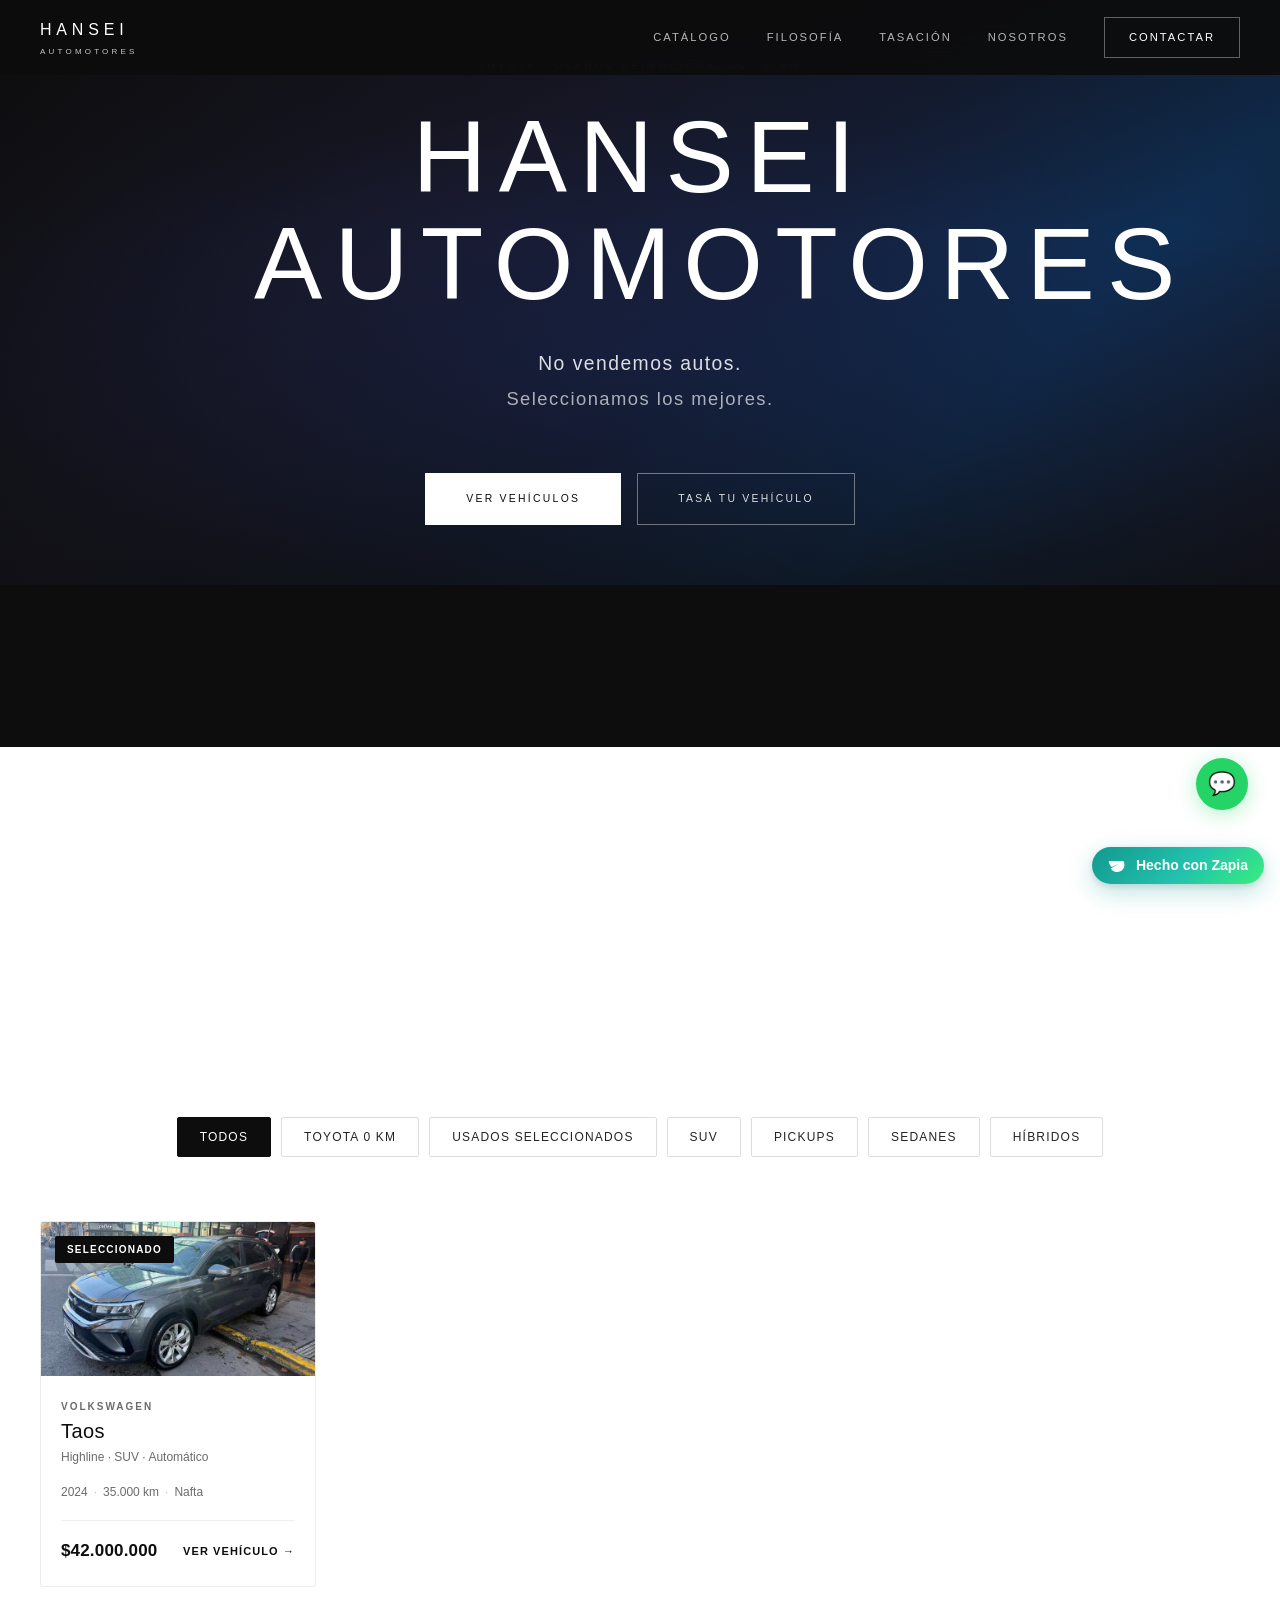
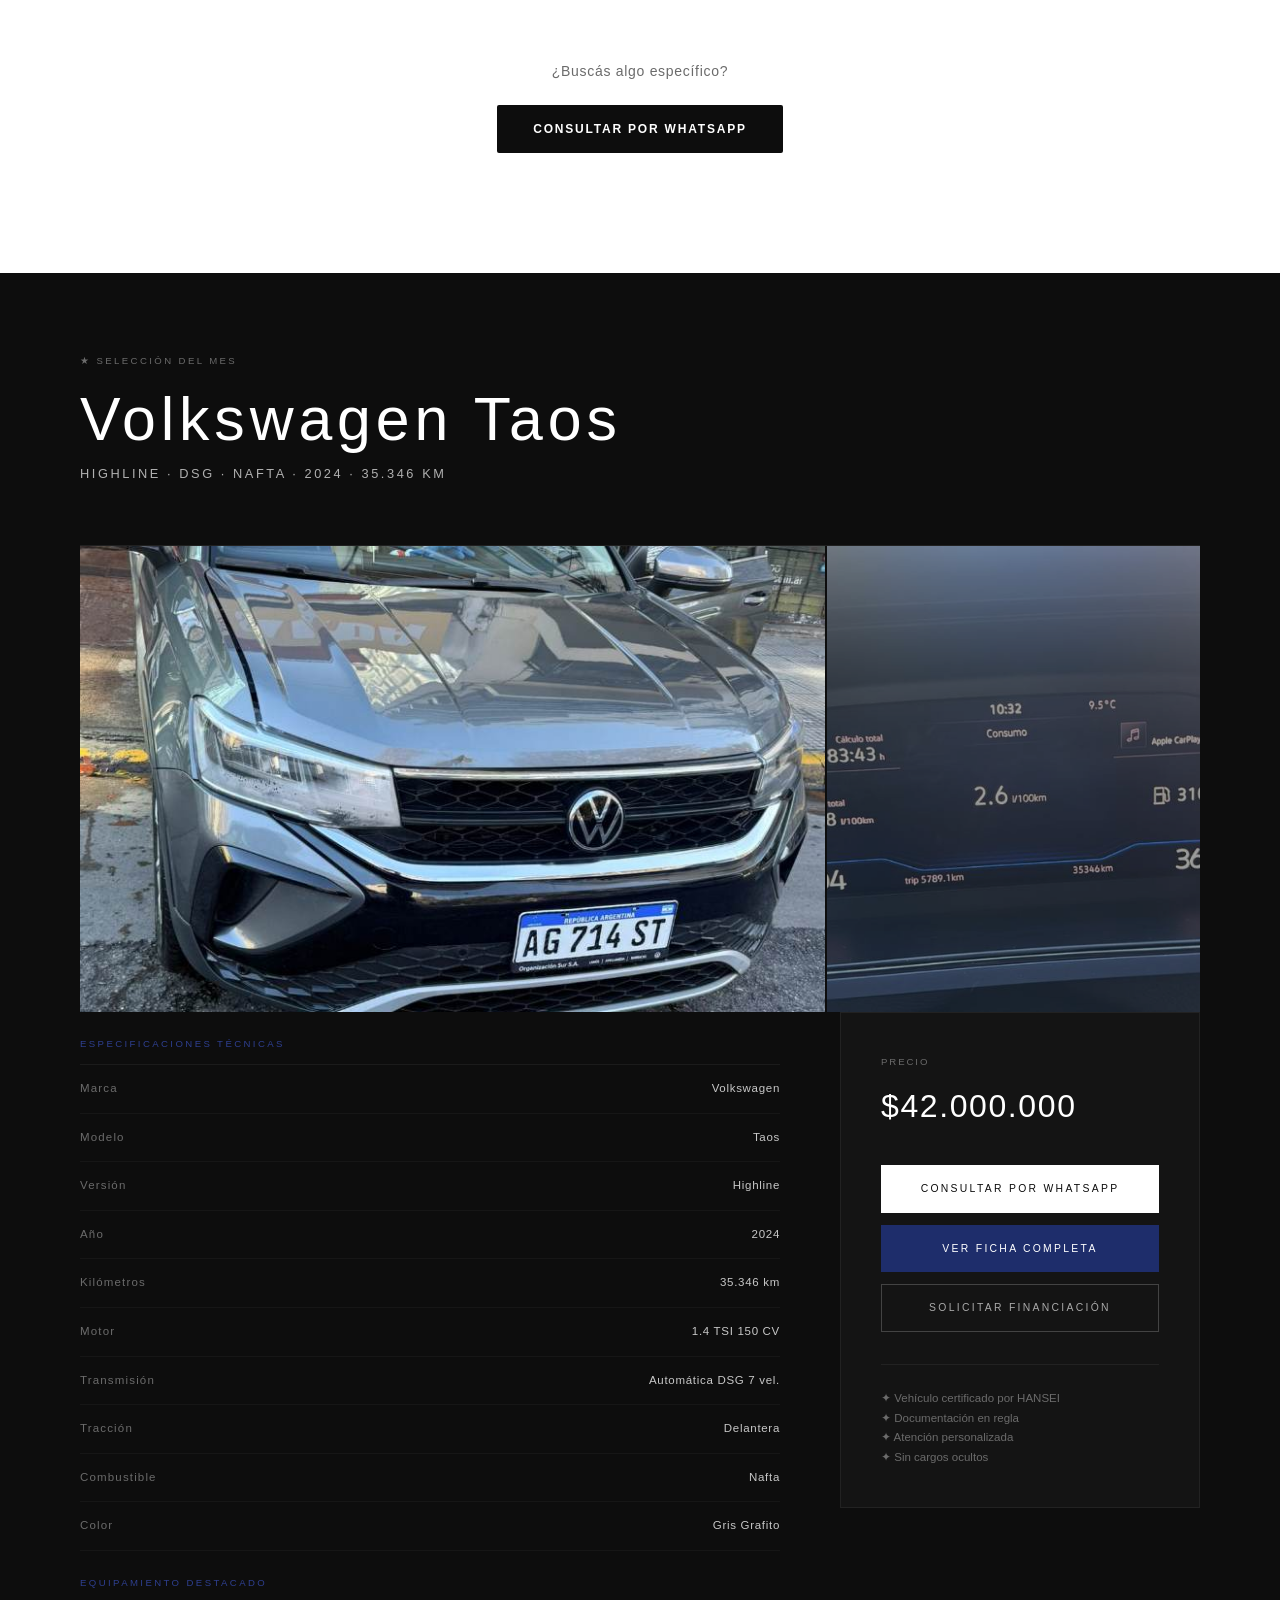
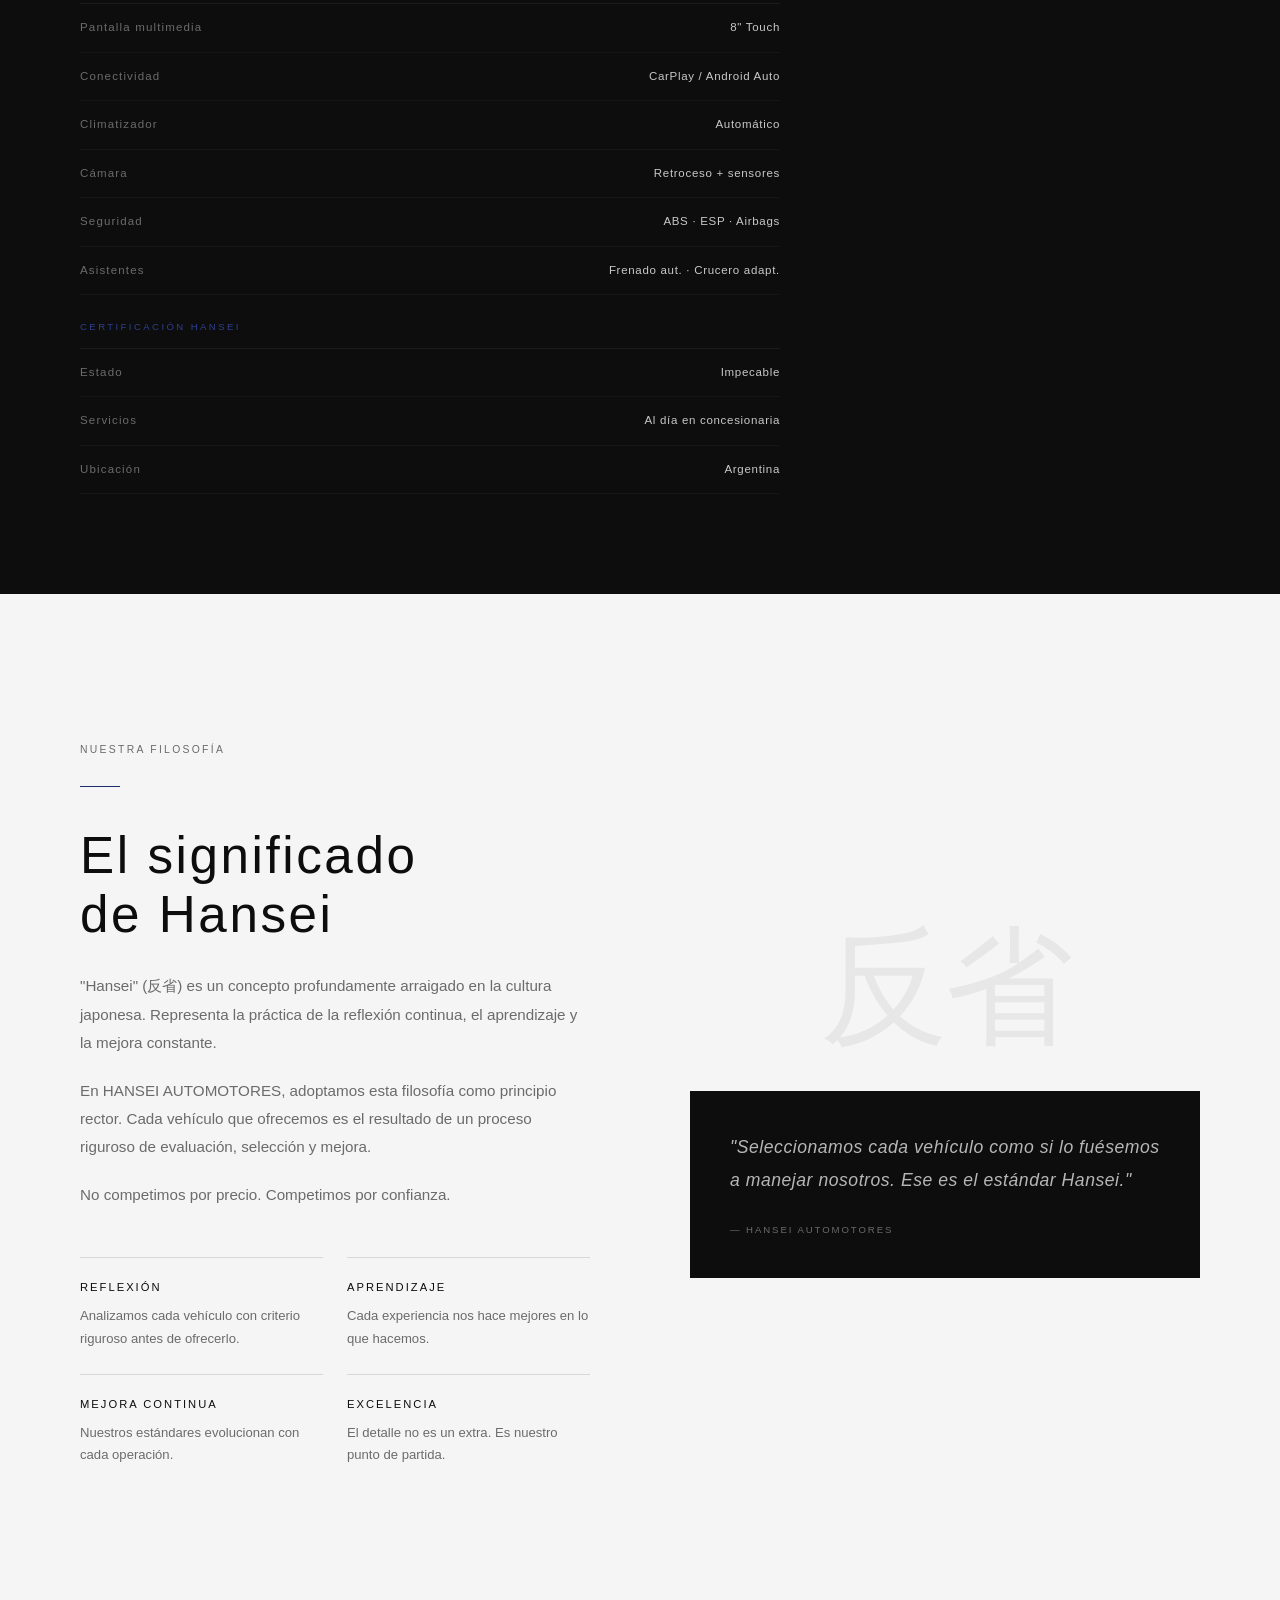
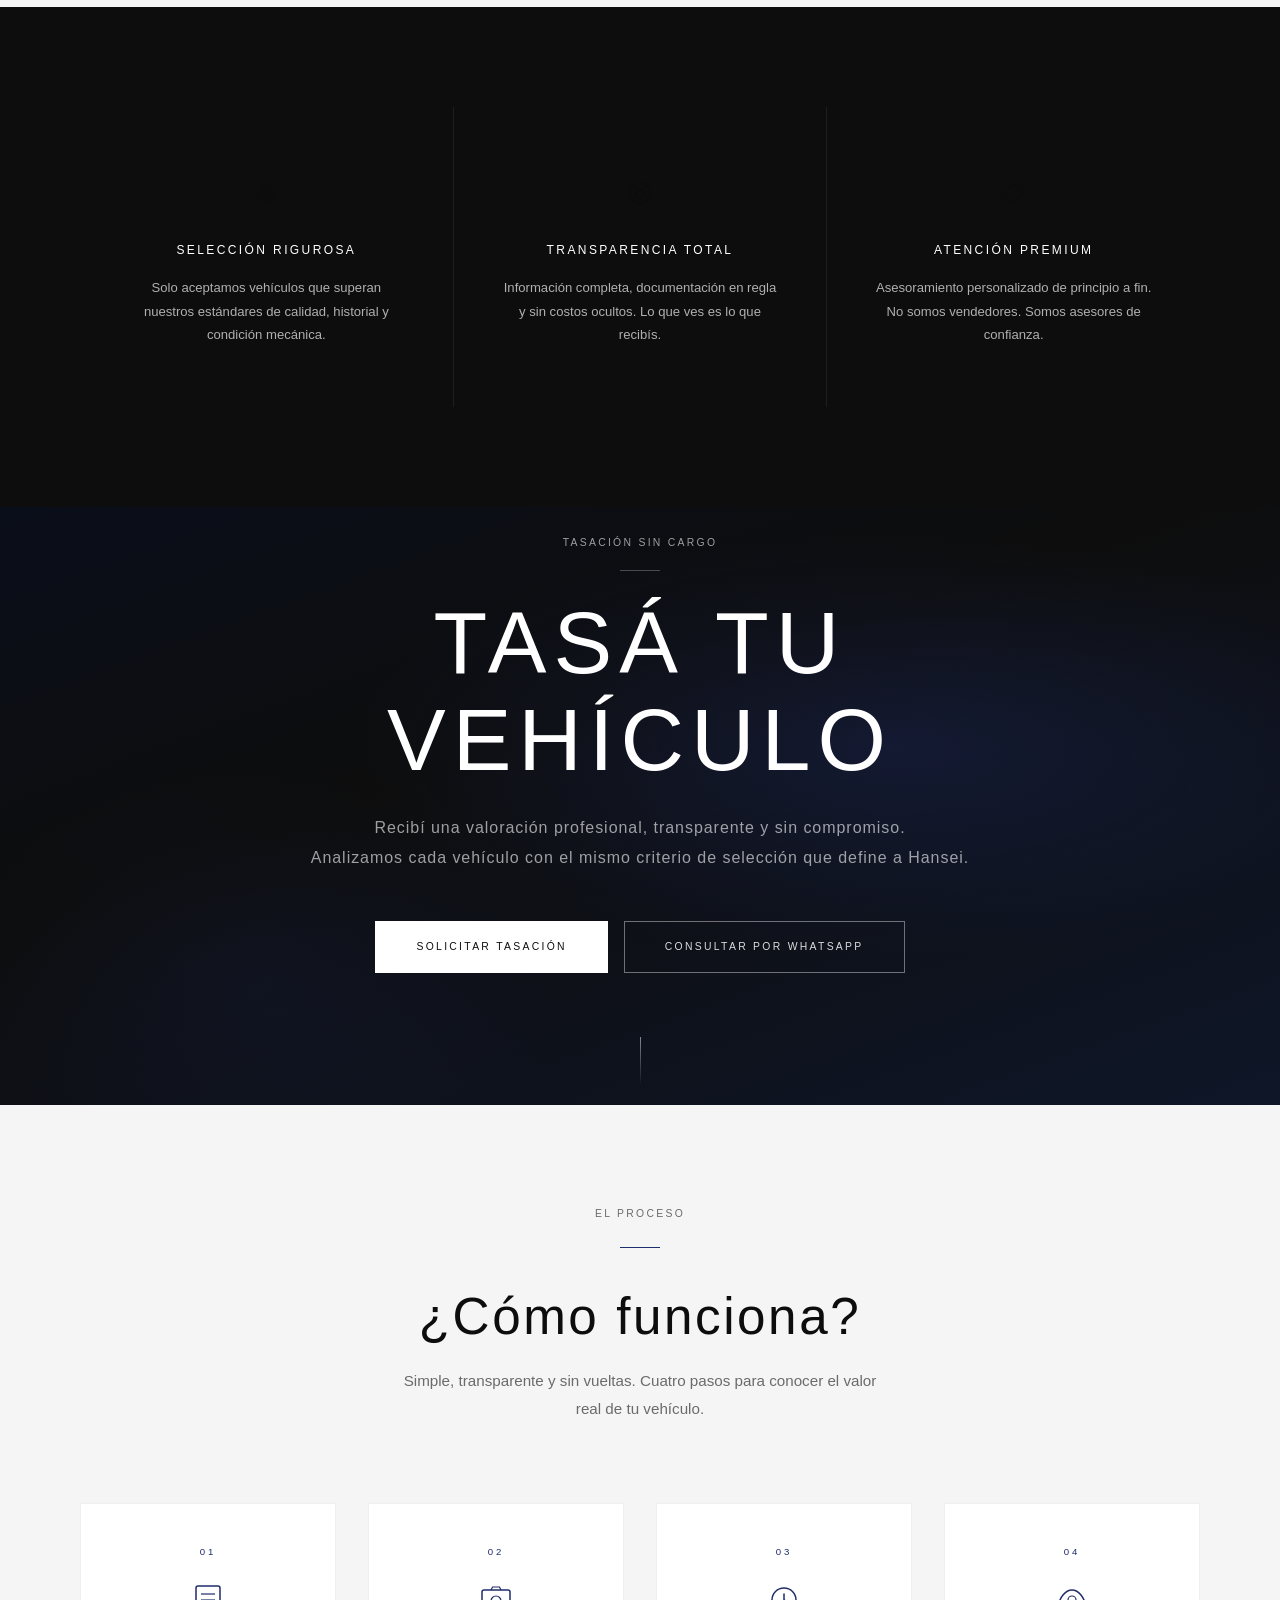
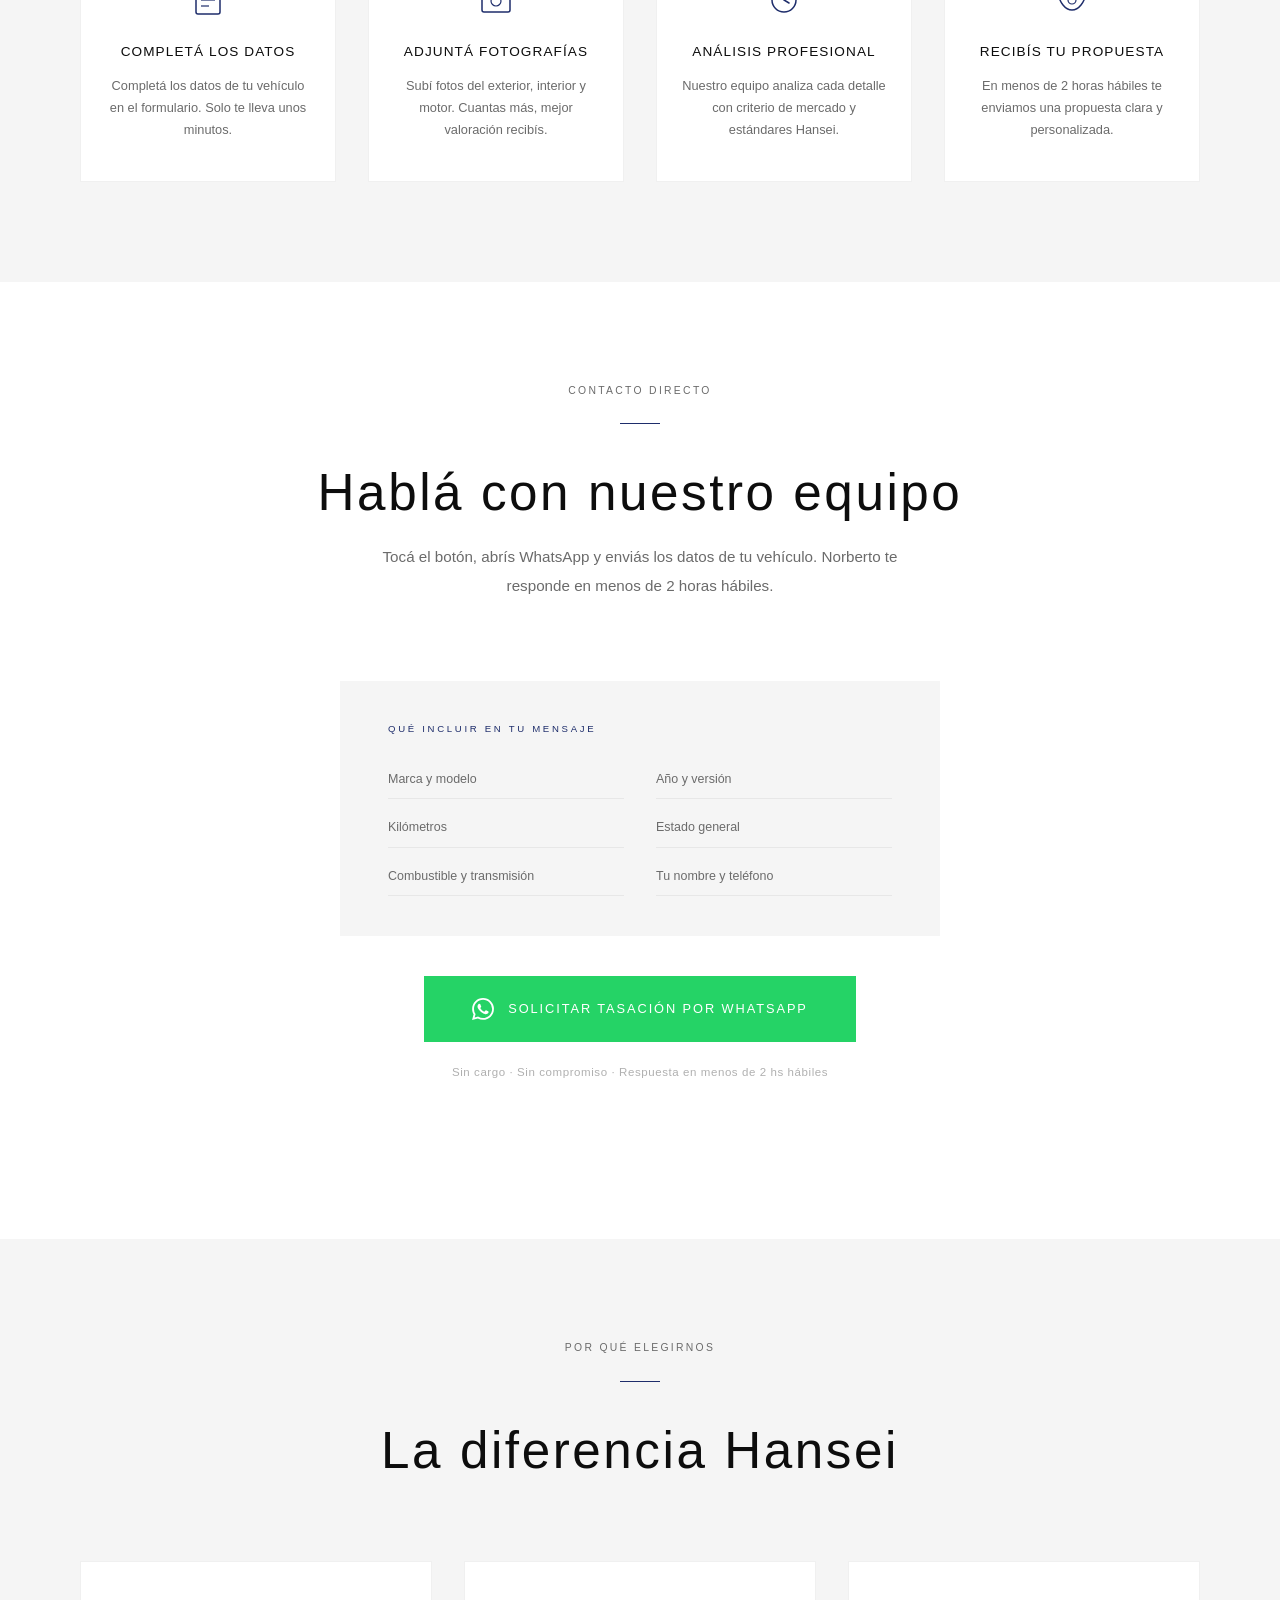
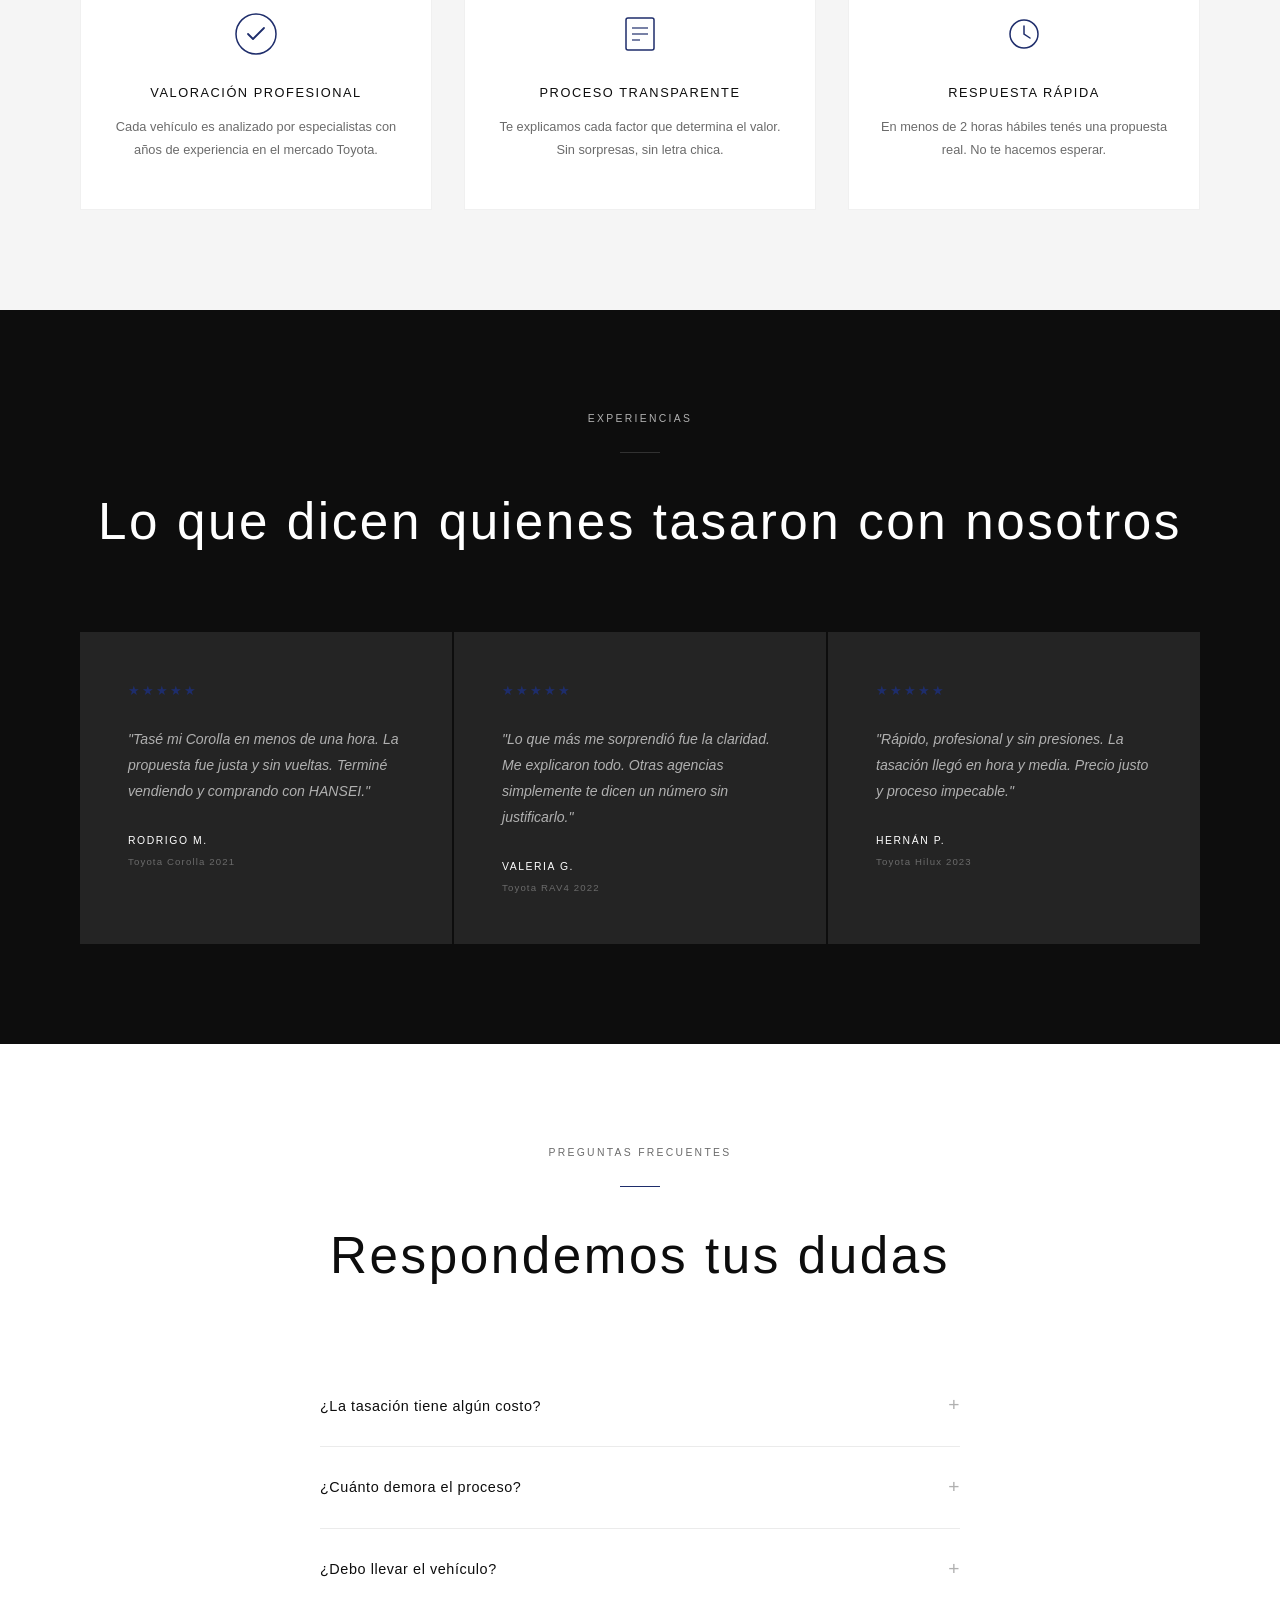
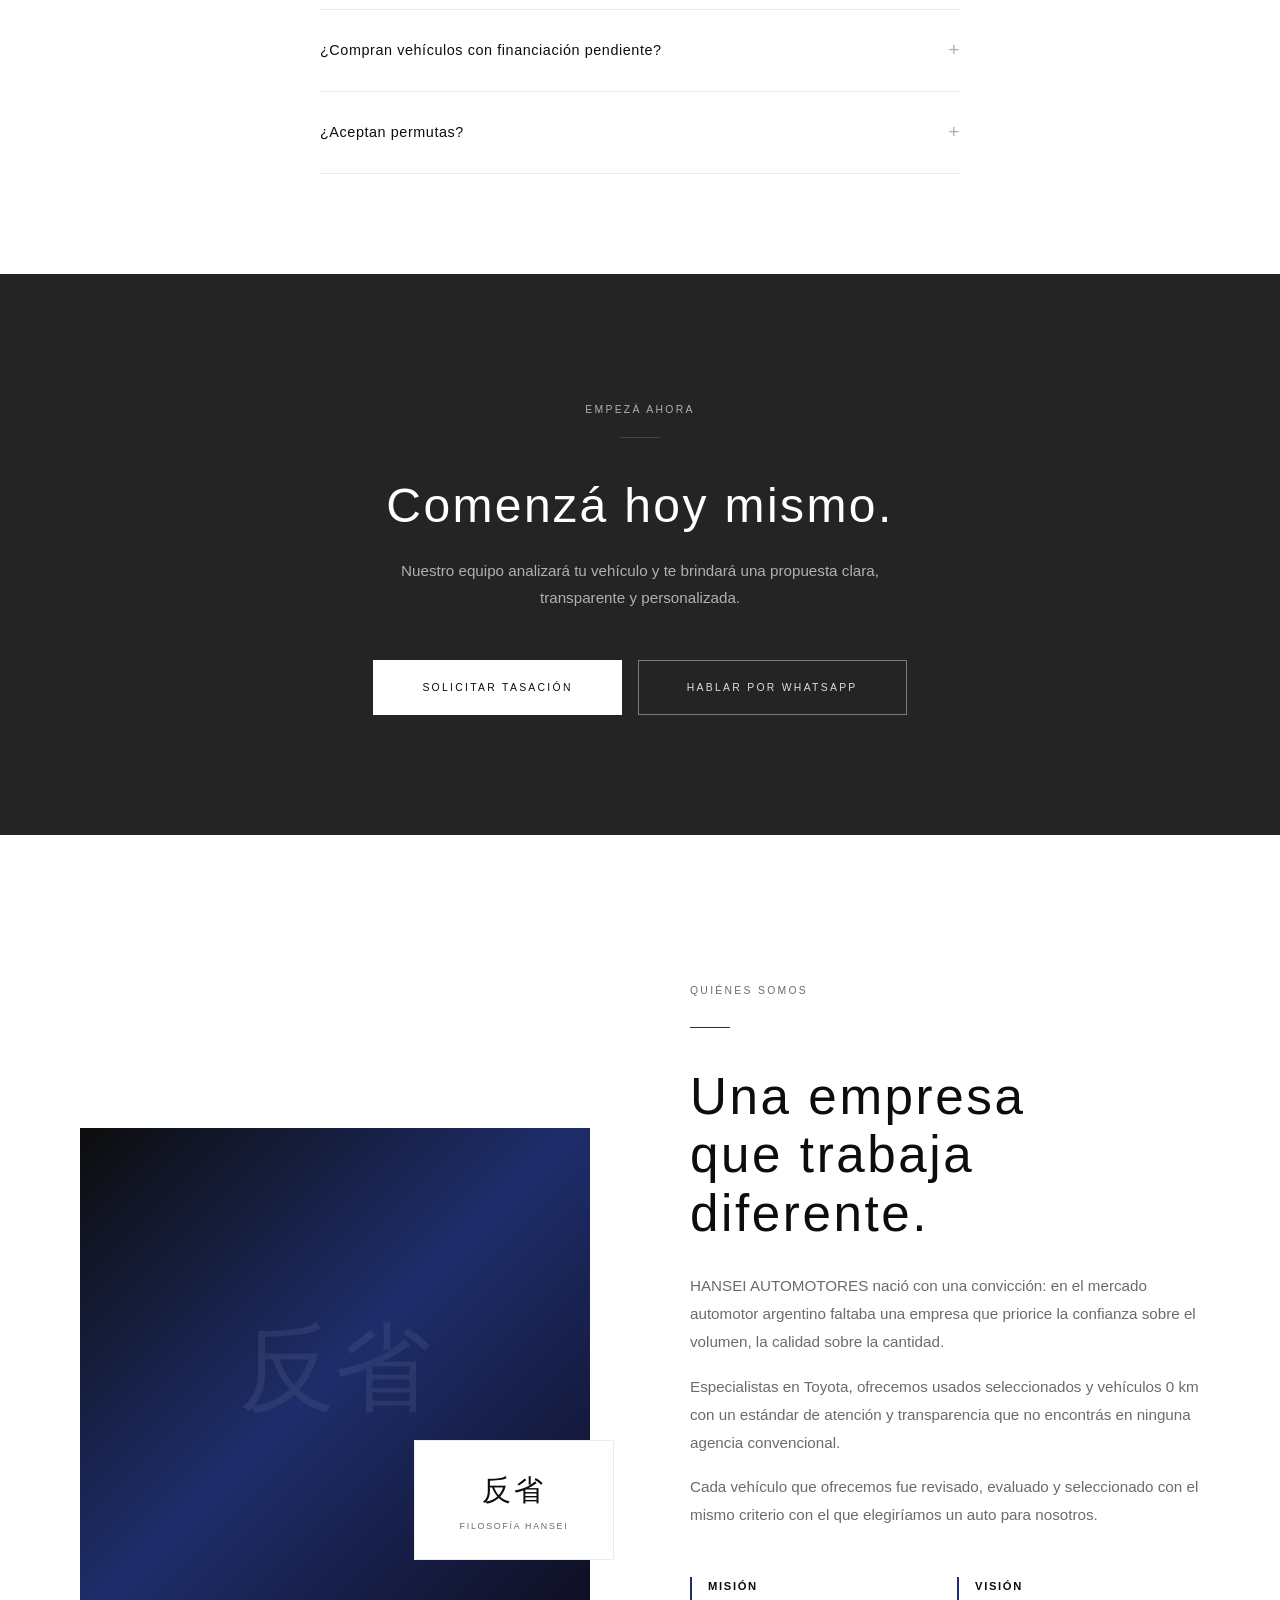
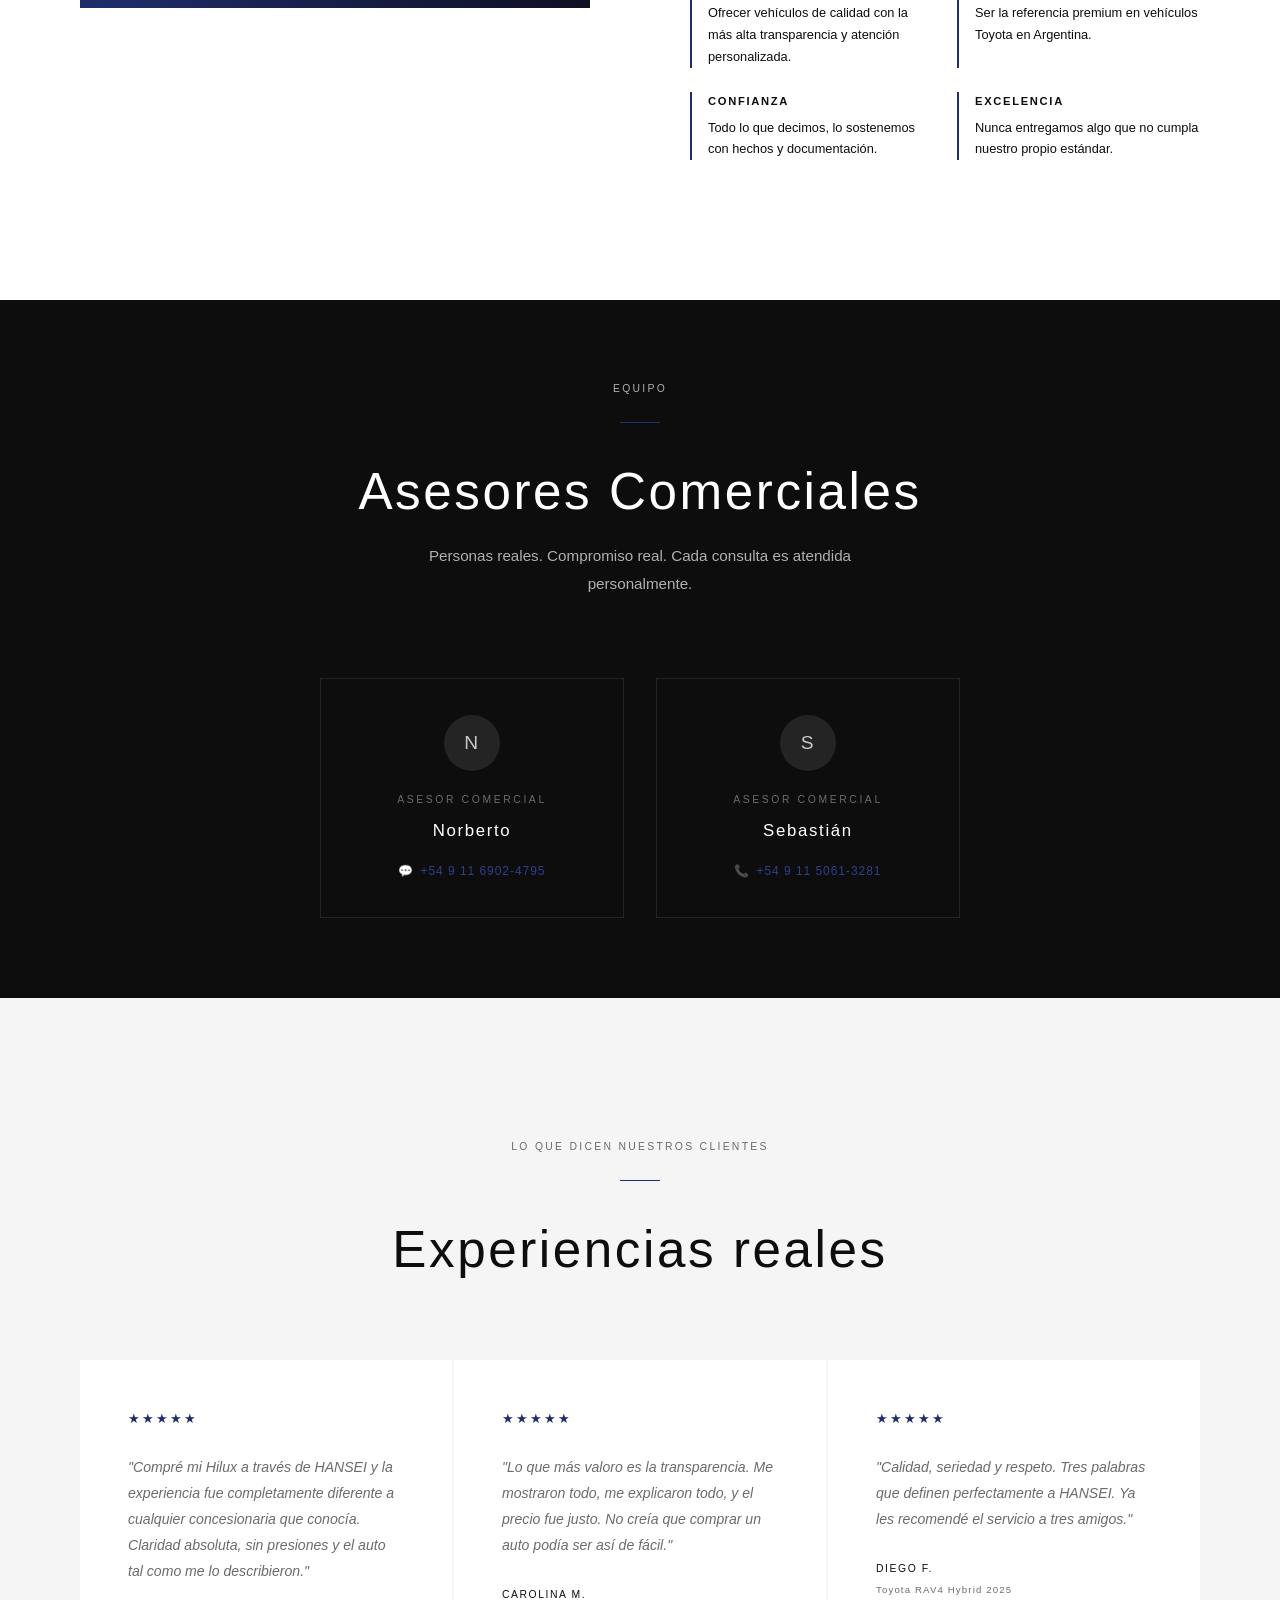
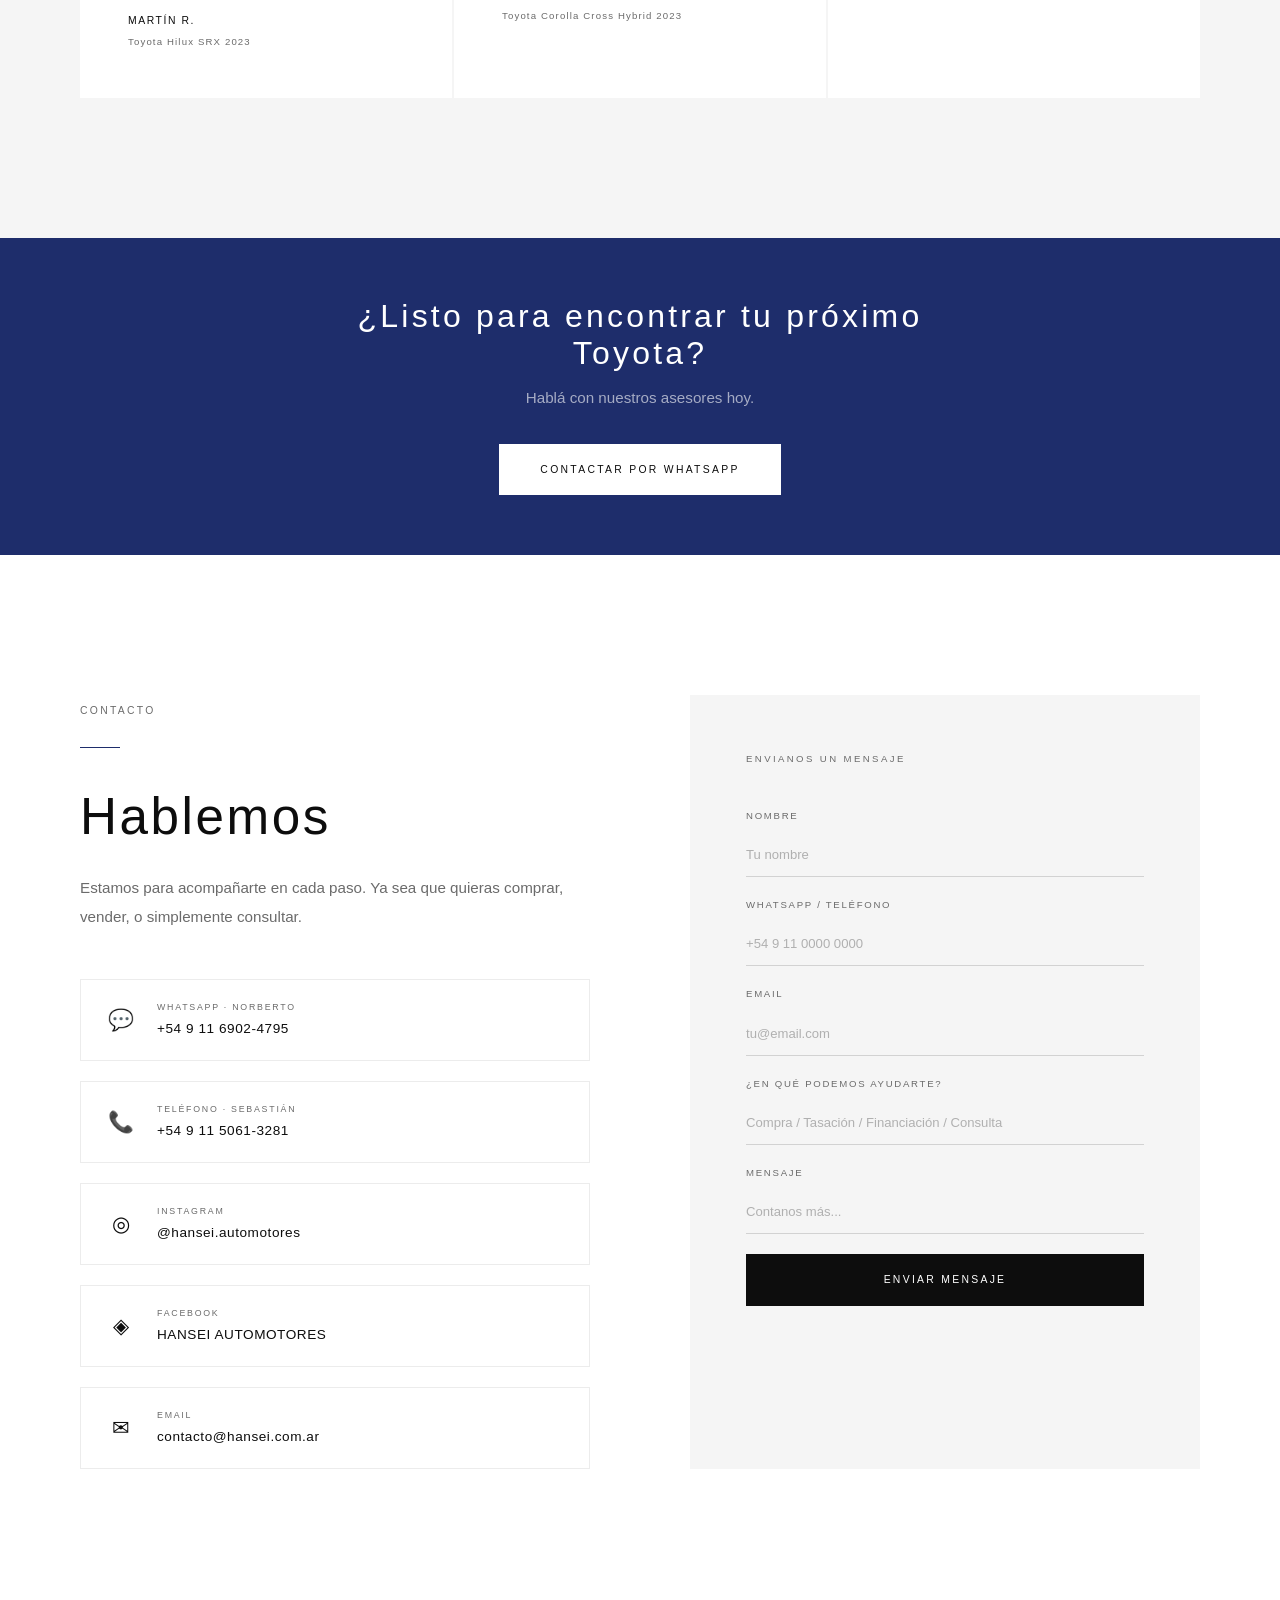
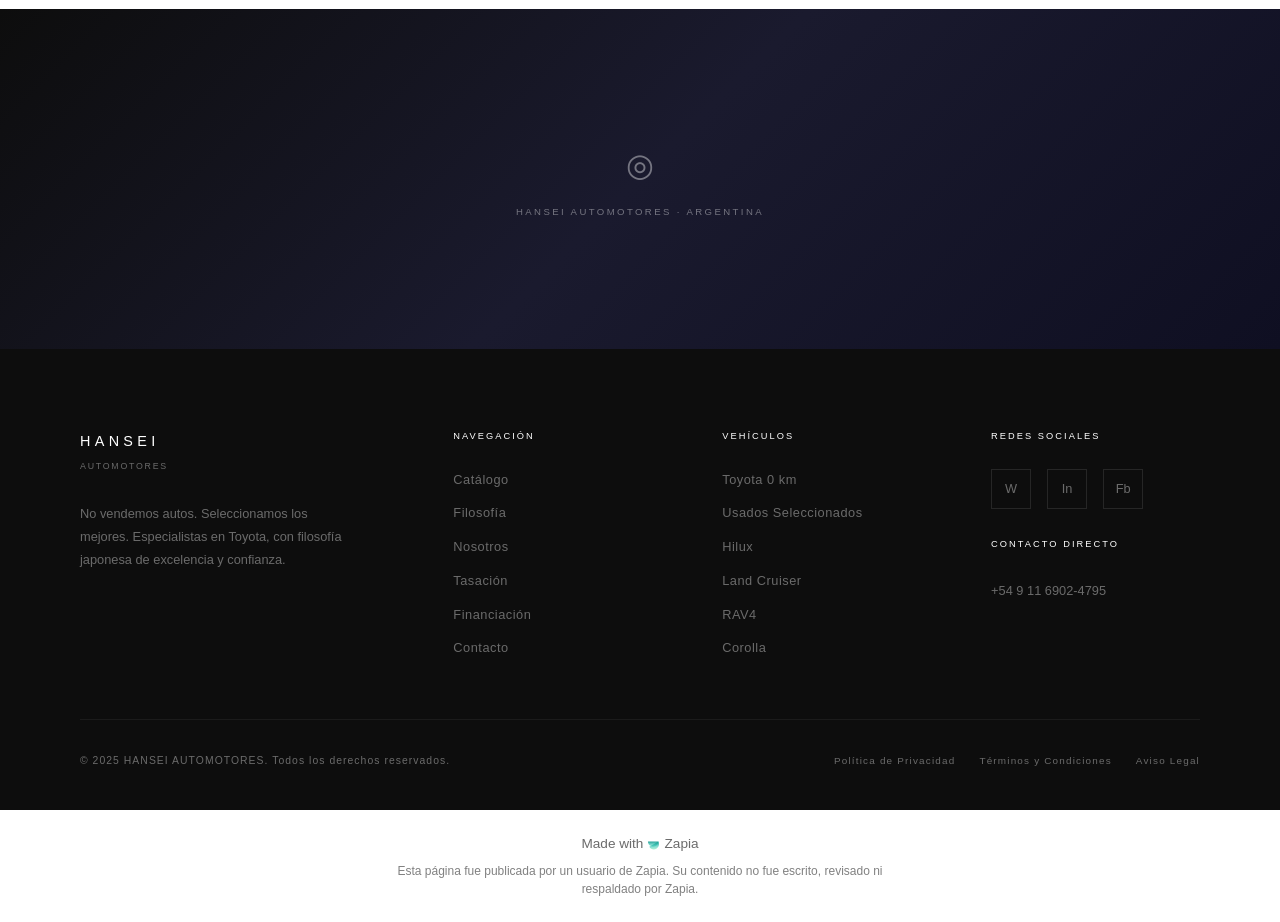
==== commit 3826dbff: "Describí acá qué cambiaste" ====
--- a/index.html
+++ b/index.html
@@ -364,7 +364,6 @@
       <a href="#catalogo">Catálogo</a>
       <a href="#filosofia">Filosofía</a>
       <a href="#tasacion">Tasación</a>
-      <a href="#financiacion">Financiación</a>
       <a href="#nosotros">Nosotros</a>
       <a href="#asesores" class="nav__cta">Contactar</a>
     </div>
@@ -451,7 +450,7 @@
     <div class="cv2-grid">
       <!-- CARD: Volkswagen Taos 2024 — categorías: usado, suv -->
       <div class="cv2-card fade-in cv2-usado cv2-suv">
-        <a href="https://site.zapia.com/xb7tli0y" class="cv2-card__link">
+        <a href="taos/" class="cv2-card__link">
           <div class="cv2-card__img-wrap">
             <img src="[data-uri]" alt="Volkswagen Taos 2024" class="cv2-card__img" loading="lazy">
             <span class="cv2-card__badge">Seleccionado</span>
@@ -530,7 +529,7 @@
           <div class="sidebar-price-num">$42.000.000</div>
           <div class="sidebar-actions">
             <a href="https://api.whatsapp.com/send/?phone=5491169024795&amp;text=Hola%20Norberto%2C%20me%20interesa%20el%20Volkswagen%20Taos%20Highline%202024%20(35.346%20km%20%7C%20%2442.000.000).%20%C2%BFPod%C3%A9s%20darme%20m%C3%A1s%20informaci%C3%B3n%3F&amp;type=phone_number&amp;app_absent=0" class="btn btn--primary" target="_blank">Consultar por WhatsApp</a>
-            <a href="https://site.zapia.com/xb7tli0y" class="btn btn--indigo">Ver ficha completa</a>
+            <a href="taos/" class="btn btn--indigo">Ver ficha completa</a>
             <a href="https://api.whatsapp.com/send/?phone=5491169024795&amp;text=Hola%20Norberto%2C%20quiero%20solicitar%20financiaci%C3%B3n%20para%20el%20Volkswagen%20Taos%20Highline%202024.&amp;type=phone_number&amp;app_absent=0" class="btn btn--ghost" style="color:#aaa;border-color:rgba(255,255,255,0.2);" target="_blank">Solicitar Financiación</a>
           </div>
           <div class="sidebar__guarantee">
@@ -805,36 +804,6 @@
           <a href="#tasa-form" class="btn btn--primary" style="padding:18px 48px;">Solicitar Tasación</a>
           <a href="https://api.whatsapp.com/send/?phone=5491169024795&amp;text=Hola%20Norberto%2C%20quiero%20solicitar%20una%20tasaci%C3%B3n%20%F0%9F%9A%97%0A%0ASR.%20Cliente%20%3A%20COMPLETAR%20LOS%20DATOS%20FALTANTES%0A%0A%2ADATOS%20DEL%20VEH%C3%8DCULO%2A%0A%E2%80%A2%20Marca%3A%20%0A%E2%80%A2%20Modelo%3A%20%0A%E2%80%A2%20Versi%C3%B3n%3A%20%0A%E2%80%A2%20A%C3%B1o%3A%20%0A%E2%80%A2%20Kil%C3%B3metros%3A%20%0A%E2%80%A2%20Transmisi%C3%B3n%3A%20%0A%E2%80%A2%20Combustible%3A%20%0A%E2%80%A2%20Color%3A%20%0A%E2%80%A2%20Patente%3A%20%0A%E2%80%A2%20Ciudad/Provincia%3A%20%0A%0A%2AESTADO%20DEL%20VEH%C3%8DCULO%2A%0A%E2%80%A2%20Estado%20general%3A%20%28Excelente%20/%20Muy%20Bueno%20/%20Bueno%20/%20Regular%29%0A%0A%2AEQUIPAMIENTO%2A%0A%E2%80%A2%20Cuero%20/%20GPS%20/%20Techo%20/%20A.%20Autom%C3%A1tica%20/%20C%C3%A1mara%20/%20Sensores%20/%20Llantas%20/%20Service%20Oficial%20/%20Manuales%20/%20Doble%20Llave%3A%0A%0A%2AMIS%20DATOS%2A%0A%E2%80%A2%20Nombre%20y%20Apellido%3A%20%0A%E2%80%A2%20Tel%C3%A9fono%3A%20%0A%E2%80%A2%20WhatsApp%3A%20%0A%E2%80%A2%20Email%3A%20%0A%E2%80%A2%20Comentarios%3A&amp;type=phone_number&amp;app_absent=0" class="btn btn--ghost" style="padding:18px 48px;">Hablar por WhatsApp</a>
         </div>
-      </div>
-    </div>
-  </section>
-  <section class="financing" id="financiacion">
-    <div class="container">
-      <div class="financing__inner">
-        <div class="financing__left fade-in">
-          <span class="label">Financiación</span>
-         <div class="divider" style="background: var(--indigo);"></div>
-</div>
-<div class="financing__right fade-in">
-    <div class="calc-label">Opciones de Financiación</div>
-  <div style="background:rgba(255,255,255,0.03); border:1px solid rgba(255,255,255,0.06); padding:30px;">
-    <div style="display:grid; gap:15px;">
-      <div style="padding:20px; background:rgba(255,255,255,0.03); border-left:3px solid #fff;">
-        <div style="font-size:0.6rem; text-transform:uppercase; color:var(--gray-mid);">20% Anticipo</div>
-        <div style="font-size:1.4rem; color:#fff; margin:5px 0;">24 cuotas de $1.420.000</div>
-      </div>
-      <div style="padding:20px; background:rgba(255,255,255,0.03); border-left:3px solid #fff;">
-        <div style="font-size:0.6rem; text-transform:uppercase; color:var(--gray-mid);">30% Anticipo</div>
-        <div style="font-size:1.4rem; color:#fff; margin:5px 0;">36 cuotas de $1.050.000</div>
-      </div>
-      <div style="padding:20px; background:rgba(255,255,255,0.03); border-left:3px solid #fff;">
-        <div style="font-size:0.6rem; text-transform:uppercase; color:var(--gray-mid);">50% Anticipo</div>
-        <div style="font-size:1.4rem; color:#fff; margin:5px 0;">48 cuotas de $620.000</div>
-      </div>
-    </div>
-    <a href="https://wa.me/5491169024795" class="btn btn--white" style="width:100%; margin-top:25px; text-align:center;">Consultar plan a medida</a>
-  </div>
-</div></div>
       </div>
     </div>
   </section>
